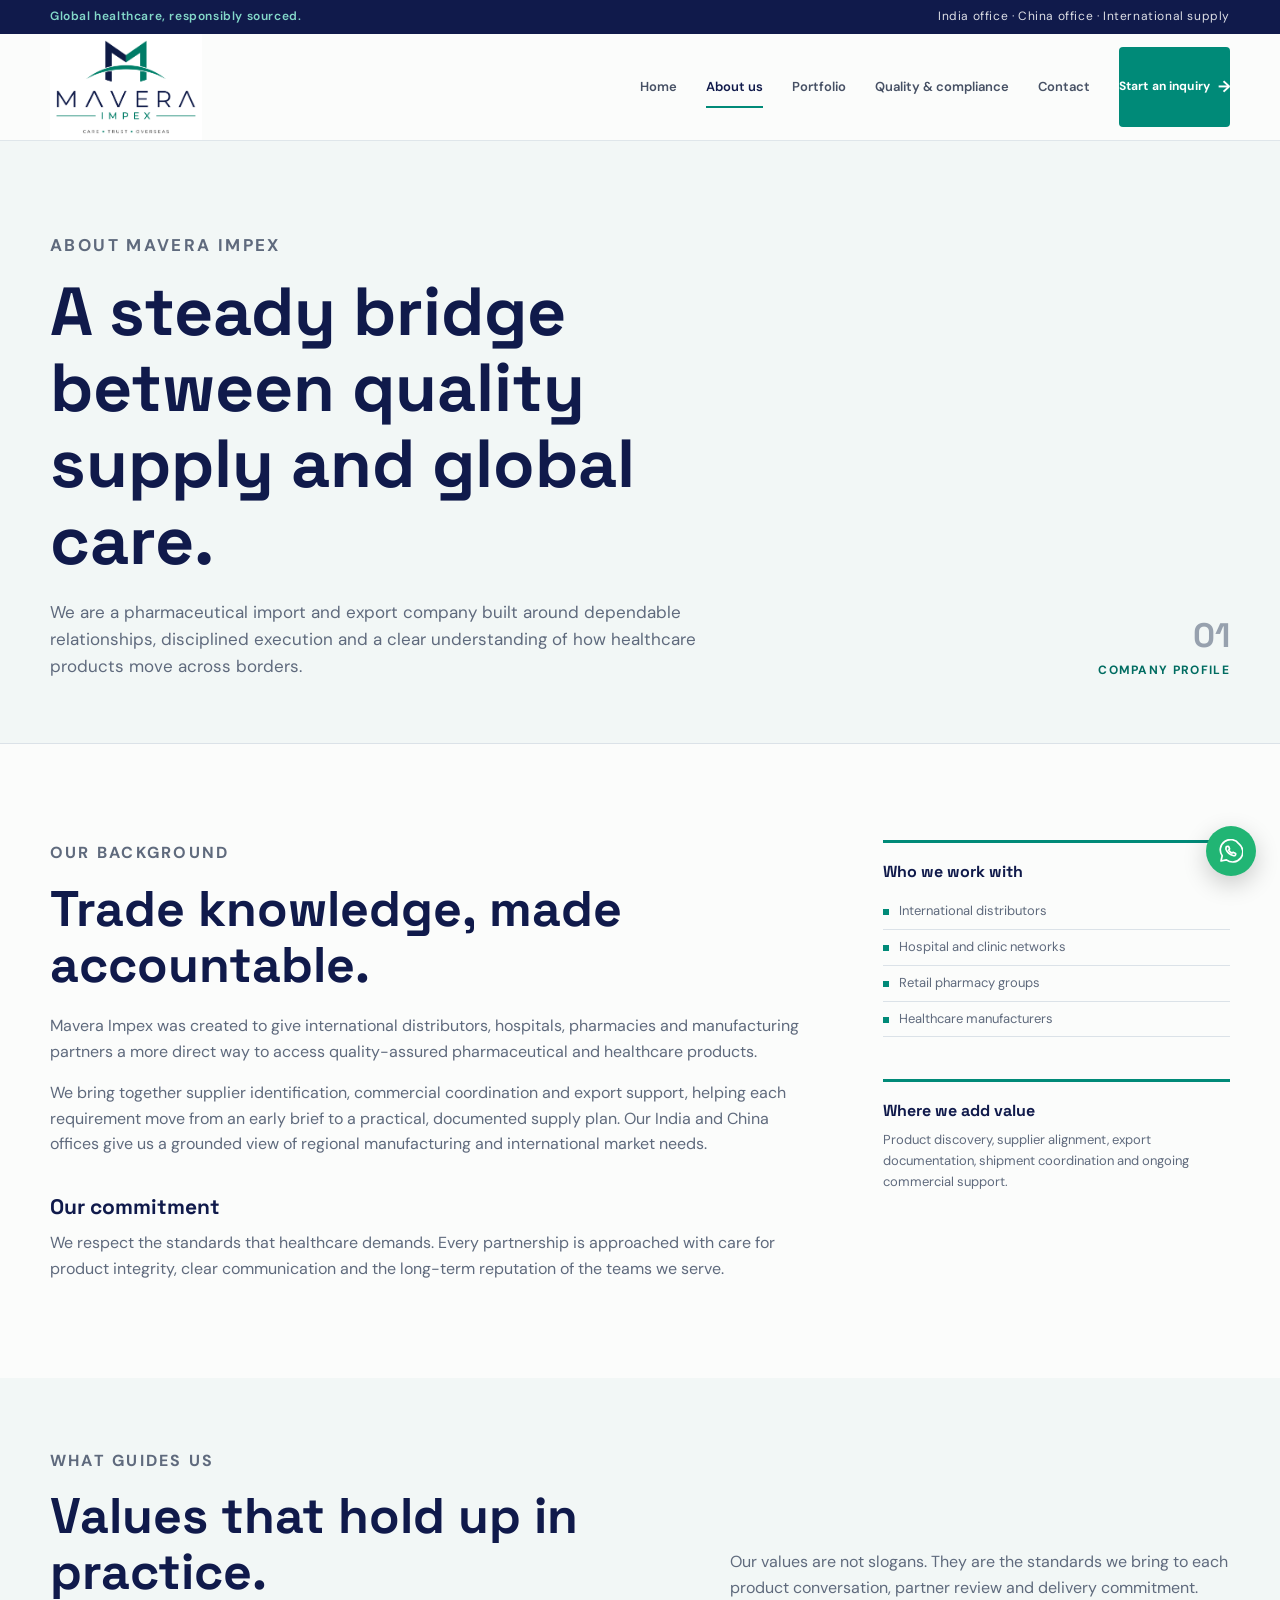
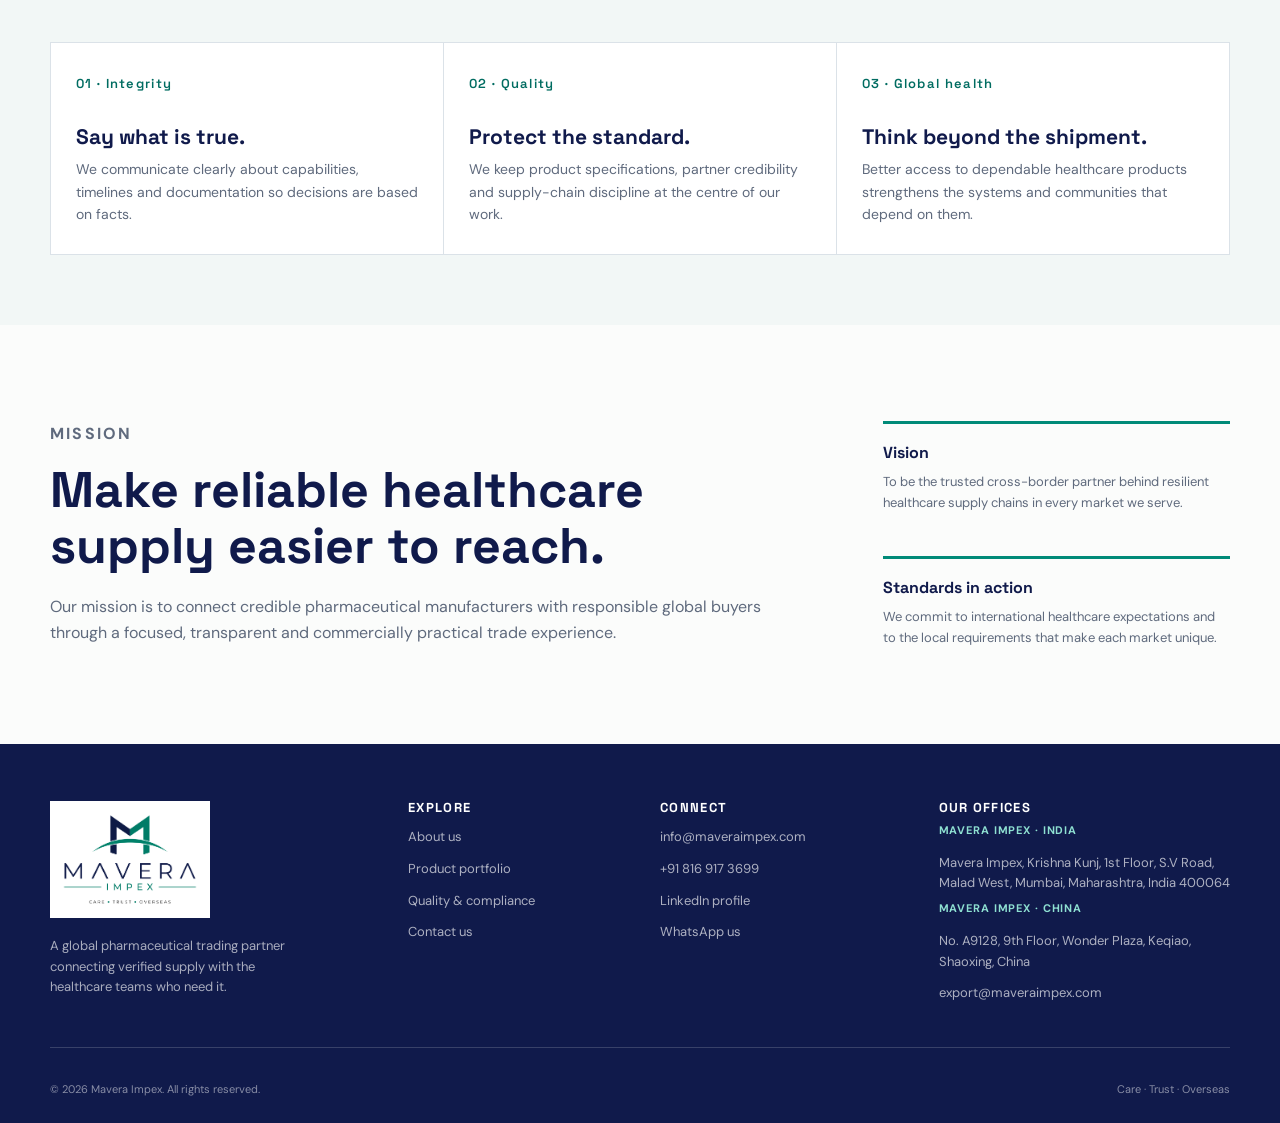
==== about.html @ 9a095556 "first commit" ====
<!doctype html>
<html lang="en">
<head>
  <meta charset="utf-8" /><meta name="viewport" content="width=device-width, initial-scale=1" />
  <title>About Mavera Impex | A trusted healthcare trade partner</title>
  <meta name="description" content="Learn how Mavera Impex connects quality manufacturers with international healthcare markets." />
  <link rel="stylesheet" href="styles.css" />
</head>
<body data-page="about">
  <div data-site-header></div>
  <main>
    <section class="page-hero"><div class="container page-hero-grid"><div class="reveal"><p class="eyebrow">About Mavera Impex</p><h1>A steady bridge between quality supply and global care.</h1><p>We are a pharmaceutical import and export company built around dependable relationships, disciplined execution and a clear understanding of how healthcare products move across borders.</p></div><div class="page-index reveal"><span>01</span>Company profile</div></div></section>
    <section class="section"><div class="container content-grid"><div class="content-copy reveal"><p class="eyebrow">Our background</p><h2>Trade knowledge, made accountable.</h2><p>Mavera Impex was created to give international distributors, hospitals, pharmacies and manufacturing partners a more direct way to access quality-assured pharmaceutical and healthcare products.</p><p>We bring together supplier identification, commercial coordination and export support, helping each requirement move from an early brief to a practical, documented supply plan. Our India and China offices give us a grounded view of regional manufacturing and international market needs.</p><h3>Our commitment</h3><p>We respect the standards that healthcare demands. Every partnership is approached with care for product integrity, clear communication and the long-term reputation of the teams we serve.</p></div><aside class="reveal"><div class="side-note"><h3>Who we work with</h3><ul><li>International distributors</li><li>Hospital and clinic networks</li><li>Retail pharmacy groups</li><li>Healthcare manufacturers</li></ul></div><div class="side-note"><h3>Where we add value</h3><p>Product discovery, supplier alignment, export documentation, shipment coordination and ongoing commercial support.</p></div></aside></div></section>
    <section class="section section-tight" style="background:#f2f7f6"><div class="container"><div class="section-head reveal"><div><p class="eyebrow">What guides us</p><h2>Values that hold up in practice.</h2></div><p>Our values are not slogans. They are the standards we bring to each product conversation, partner review and delivery commitment.</p></div><div class="values-grid"><div class="value-card reveal"><span class="number">01 · Integrity</span><h3>Say what is true.</h3><p>We communicate clearly about capabilities, timelines and documentation so decisions are based on facts.</p></div><div class="value-card reveal"><span class="number">02 · Quality</span><h3>Protect the standard.</h3><p>We keep product specifications, partner credibility and supply-chain discipline at the centre of our work.</p></div><div class="value-card reveal"><span class="number">03 · Global health</span><h3>Think beyond the shipment.</h3><p>Better access to dependable healthcare products strengthens the systems and communities that depend on them.</p></div></div></div></section>
    <section class="section"><div class="container content-grid"><div class="content-copy reveal"><p class="eyebrow">Mission</p><h2>Make reliable healthcare supply easier to reach.</h2><p>Our mission is to connect credible pharmaceutical manufacturers with responsible global buyers through a focused, transparent and commercially practical trade experience.</p></div><aside class="reveal"><div class="side-note"><h3>Vision</h3><p>To be the trusted cross-border partner behind resilient healthcare supply chains in every market we serve.</p></div><div class="side-note"><h3>Standards in action</h3><p>We commit to international healthcare expectations and to the local requirements that make each market unique.</p></div></aside></div></section>
  </main>
  <div data-site-footer></div><script src="app.js" defer></script>
</body></html>
---- styles.css ----
@import url('https://fonts.googleapis.com/css2?family=DM+Sans:wght@400;500;600;700&family=Space+Grotesk:wght@500;600;700&display=swap');

:root {
  --navy: #101a4b;
  --navy-2: #1a2a64;
  --teal: #008a78;
  --teal-dark: #006c61;
  --ink: #172033;
  --muted: #5f6a7d;
  --line: #dbe2e8;
  --mist: #f4f7f8;
  --white: #ffffff;
  --cream: #fbfcfb;
  --shadow: 0 20px 50px rgba(16, 26, 75, .10);
  --radius: 4px;
  --max: 1180px;
}

* { box-sizing: border-box; }

html { scroll-behavior: smooth; }

body {
  margin: 0;
  font-family: 'DM Sans', Arial, sans-serif;
  color: var(--ink);
  background: var(--cream);
  line-height: 1.6;
  -webkit-font-smoothing: antialiased;
}

img { max-width: 100%; display: block; }
a { color: inherit; text-decoration: none; }
button, input, textarea, select { font: inherit; }
button { cursor: pointer; }

.container { width: min(var(--max), calc(100% - 48px)); margin-inline: auto; }

.topline {
  background: var(--navy);
  color: rgba(255,255,255,.86);
  font-size: 12px;
  letter-spacing: .05em;
}

.topline-inner {
  min-height: 34px;
  display: flex;
  align-items: center;
  justify-content: space-between;
  gap: 20px;
}

.topline a { color: #fff; }
.topline strong { color: #83d8c9; font-weight: 600; }

.site-header {
  position: sticky;
  top: 0;
  z-index: 20;
  background: rgba(251,252,251,.95);
  border-bottom: 1px solid rgba(219,226,232,.86);
  backdrop-filter: blur(10px);
}

.nav-wrap {
  min-height: 84px;
  display: flex;
  align-items: center;
  justify-content: space-between;
  gap: 24px;
}

.brand { display: flex; align-items: center; gap: 12px; min-width: 210px; }
.brand img { width: 152px; height: auto; }
.brand-wordmark { display: none; }

.main-nav { display: flex; align-items: center; gap: 29px; font-size: 13px; font-weight: 600; color: #465064; }
.main-nav a { position: relative; padding: 30px 0; transition: color .2s ease; }
.main-nav a:hover, .main-nav a[aria-current='page'] { color: var(--navy); }
.main-nav a[aria-current='page']::after { content: ''; position: absolute; left: 0; right: 0; bottom: 19px; height: 2px; background: var(--teal); }

.nav-cta { display: inline-flex; align-items: center; gap: 8px; padding: 11px 15px; color: #fff; background: var(--teal); border-radius: var(--radius); font-size: 12px; font-weight: 700; letter-spacing: .01em; transition: background .2s ease, transform .2s ease; }
.nav-cta:hover { background: var(--teal-dark); transform: translateY(-1px); }
.nav-cta::after { content: '→'; font-size: 16px; line-height: 1; }

.menu-toggle { display: none; border: 0; background: transparent; padding: 8px; color: var(--navy); }
.menu-toggle svg { width: 22px; height: 22px; }

.eyebrow { margin: 0 0 15px; color: var(--teal-dark); text-transform: uppercase; letter-spacing: .14em; font-size: 11px; font-weight: 700; }
h1, h2, h3, h4 { font-family: 'Space Grotesk', Arial, sans-serif; color: var(--navy); letter-spacing: 0; line-height: 1.12; margin: 0; }
h1 { font-size: clamp(44px, 6vw, 76px); max-width: 730px; }
h2 { font-size: clamp(32px, 4vw, 50px); }
h3 { font-size: 21px; }
p { margin: 0; }

.hero {
  padding: 78px 0 70px;
  overflow: hidden;
  border-bottom: 1px solid var(--line);
}

.hero-grid { display: grid; grid-template-columns: minmax(0, 1.08fr) minmax(340px, .92fr); gap: 60px; align-items: center; }
.hero-copy > p:not(.eyebrow) { max-width: 605px; margin-top: 25px; color: var(--muted); font-size: 18px; }
.hero-actions { display: flex; flex-wrap: wrap; align-items: center; gap: 14px; margin-top: 33px; }
.btn { display: inline-flex; align-items: center; justify-content: center; gap: 10px; min-height: 48px; padding: 0 20px; border-radius: var(--radius); border: 1px solid transparent; font-size: 13px; font-weight: 700; transition: all .2s ease; }
.btn-primary { background: var(--teal); color: #fff; }
.btn-primary:hover { background: var(--teal-dark); transform: translateY(-1px); }
.btn-ghost { border-color: var(--line); color: var(--navy); background: var(--white); }
.btn-ghost:hover { border-color: var(--navy); background: #f6f8fa; }
.btn-arrow::after { content: '↗'; font-size: 16px; }
.btn-whatsapp { border-color: #b5ddd4; color: #006c61; background: #f1fbf8; }
.btn-whatsapp:hover { background: #e4f6f1; }

.hero-visual { position: relative; min-height: 390px; display: grid; align-items: center; }
.hero-visual::before { content: ''; position: absolute; inset: 18px 0 16px 15px; border: 1px solid var(--line); background: var(--white); }
.hero-visual::after { content: ''; position: absolute; right: -40px; top: 16%; width: 120px; height: 120px; border-top: 1px solid var(--teal); border-right: 1px solid var(--teal); opacity: .45; }
.hero-panel { position: relative; z-index: 1; margin-left: 42px; padding: 32px 30px; width: min(100%, 440px); background: var(--navy); color: #fff; box-shadow: var(--shadow); }
.hero-panel img { width: 170px; background: #fff; padding: 10px; margin-bottom: 28px; }
.hero-panel h2 { color: #fff; font-size: 31px; max-width: 300px; }
.hero-panel p { margin-top: 15px; color: rgba(255,255,255,.74); font-size: 14px; }
.hero-meta { display: grid; grid-template-columns: repeat(3, 1fr); gap: 16px; margin-top: 28px; padding-top: 21px; border-top: 1px solid rgba(255,255,255,.2); }
.hero-meta strong { display: block; color: #8ee0d1; font-size: 20px; font-family: 'Space Grotesk', sans-serif; }
.hero-meta span { display: block; margin-top: 3px; color: rgba(255,255,255,.66); font-size: 10px; line-height: 1.35; text-transform: uppercase; letter-spacing: .06em; }

.stat-strip { background: var(--white); border-bottom: 1px solid var(--line); }
.stat-grid { display: grid; grid-template-columns: repeat(4, 1fr); }
.stat { padding: 23px 23px 21px; border-right: 1px solid var(--line); }
.stat:first-child { border-left: 1px solid var(--line); }
.stat strong { color: var(--navy); font: 700 26px/1 'Space Grotesk', sans-serif; }
.stat span { display: block; margin-top: 7px; color: var(--muted); font-size: 12px; }

.section { padding: 96px 0; }
.section-tight { padding: 70px 0; }
.section-head { display: flex; align-items: end; justify-content: space-between; gap: 30px; margin-bottom: 40px; }
.section-head p { max-width: 500px; color: var(--muted); font-size: 16px; }

.intro-grid { display: grid; grid-template-columns: minmax(0, .9fr) minmax(0, 1.1fr); gap: 70px; align-items: start; }
.intro-grid p { max-width: 620px; color: var(--muted); font-size: 17px; }
.intro-grid p + p { margin-top: 17px; }
.rule-note { border-left: 3px solid var(--teal); padding: 14px 0 14px 19px; color: var(--navy); font-family: 'Space Grotesk', sans-serif; font-size: 18px; }

.category-grid { display: grid; grid-template-columns: repeat(4, 1fr); border-top: 1px solid var(--line); border-left: 1px solid var(--line); }
.category-card { min-height: 250px; padding: 26px 24px; position: relative; display: flex; flex-direction: column; border-right: 1px solid var(--line); border-bottom: 1px solid var(--line); background: var(--white); transition: background .2s ease, transform .2s ease; }
.category-card:hover { background: #f4fbf9; transform: translateY(-3px); }
.category-icon { width: 40px; height: 40px; display: grid; place-items: center; border: 1px solid #acd8d0; color: var(--teal); margin-bottom: 36px; }
.category-icon svg { width: 21px; height: 21px; }
.category-card h3 { font-size: 20px; }
.category-card p { margin-top: 10px; color: var(--muted); font-size: 13px; line-height: 1.5; }
.card-arrow { margin-top: auto; padding-top: 20px; color: var(--teal-dark); font-size: 12px; font-weight: 700; text-transform: uppercase; letter-spacing: .08em; }

.dark-band { background: var(--navy); color: #fff; }
.dark-band h2, .dark-band h3 { color: #fff; }
.dark-band .eyebrow { color: #7dd9c9; }
.dark-band p { color: rgba(255,255,255,.73); }
.dark-band .btn-ghost { background: transparent; border-color: rgba(255,255,255,.35); color: #fff; }
.dark-band .btn-ghost:hover { border-color: #fff; background: rgba(255,255,255,.08); }

.why-grid { display: grid; grid-template-columns: 1fr 1fr; gap: 0; margin-top: 47px; border-top: 1px solid rgba(255,255,255,.18); }
.why-item { padding: 29px 30px 28px 0; border-bottom: 1px solid rgba(255,255,255,.18); }
.why-item:nth-child(odd) { margin-right: 30px; border-right: 1px solid rgba(255,255,255,.18); padding-right: 40px; }
.why-item:nth-child(even) { padding-left: 10px; }
.why-item h3 { font-size: 19px; }
.why-item p { margin-top: 9px; max-width: 390px; font-size: 14px; }
.number { color: #7dd9c9; font: 600 13px/1 'Space Grotesk', sans-serif; letter-spacing: .1em; }

.cta-band { padding: 76px 0; background: #e9f4f1; border-top: 1px solid #cfe6e0; border-bottom: 1px solid #cfe6e0; }
.cta-band-inner { display: flex; align-items: center; justify-content: space-between; gap: 30px; }
.cta-band h2 { font-size: clamp(30px, 4vw, 46px); max-width: 650px; }
.cta-band p { margin-top: 12px; color: var(--muted); }

.page-hero { padding: 71px 0 63px; border-bottom: 1px solid var(--line); background: #f2f7f6; }
.page-hero-grid { display: grid; grid-template-columns: minmax(0, 1fr) minmax(280px, .55fr); gap: 50px; align-items: end; }
.page-hero h1 { font-size: clamp(43px, 6vw, 68px); max-width: 800px; }
.page-hero p { margin-top: 20px; max-width: 660px; color: var(--muted); font-size: 17px; }
.page-index { justify-self: end; color: var(--teal-dark); text-align: right; font-size: 12px; font-weight: 700; letter-spacing: .11em; text-transform: uppercase; }
.page-index span { display: block; color: #97a1ae; font-size: 34px; font-family: 'Space Grotesk', sans-serif; letter-spacing: 0; line-height: 1; margin-bottom: 8px; }

.content-grid { display: grid; grid-template-columns: minmax(0, 1fr) minmax(280px, .46fr); gap: 78px; }
.content-copy h2 { margin-bottom: 20px; }
.content-copy h3 { margin-top: 38px; margin-bottom: 12px; }
.content-copy p { color: var(--muted); font-size: 16px; }
.content-copy p + p { margin-top: 16px; }
.side-note { border-top: 3px solid var(--teal); padding-top: 20px; }
.side-note + .side-note { margin-top: 42px; }
.side-note h3 { font-size: 16px; }
.side-note p { margin-top: 10px; color: var(--muted); font-size: 13px; }
.side-note ul { margin: 13px 0 0; padding: 0; list-style: none; color: var(--muted); font-size: 13px; }
.side-note li { padding: 7px 0 7px 16px; border-bottom: 1px solid var(--line); position: relative; }
.side-note li::before { content: ''; position: absolute; left: 0; top: 15px; width: 6px; height: 6px; background: var(--teal); }

.values-grid { display: grid; grid-template-columns: repeat(3, 1fr); border-top: 1px solid var(--line); border-left: 1px solid var(--line); margin-top: 42px; }
.value-card { background: var(--white); padding: 27px 25px 29px; border-right: 1px solid var(--line); border-bottom: 1px solid var(--line); }
.value-card .number { color: var(--teal-dark); }
.value-card h3 { margin-top: 29px; }
.value-card p { margin-top: 10px; color: var(--muted); font-size: 14px; }

.portfolio-grid { display: grid; grid-template-columns: 1fr 1fr; gap: 17px; }
.portfolio-card { min-height: 245px; padding: 30px; background: var(--white); border: 1px solid var(--line); position: relative; }
.portfolio-card:nth-child(2) { background: #eef7f4; }
.portfolio-card:nth-child(3) { background: #f3f5fb; }
.portfolio-card:nth-child(4) { background: #fff; }
.portfolio-card h3 { max-width: 280px; }
.portfolio-card p { margin-top: 14px; color: var(--muted); font-size: 14px; max-width: 420px; }
.portfolio-list { margin: 21px 0 0; padding: 0; display: flex; flex-wrap: wrap; gap: 8px; list-style: none; }
.portfolio-list li { padding: 7px 10px; border: 1px solid #cbd8dd; color: var(--navy); font-size: 11px; font-weight: 600; }
.portfolio-mark { position: absolute; right: 25px; bottom: 23px; color: var(--teal); font: 700 32px/1 'Space Grotesk', sans-serif; }

.directory { margin-top: 65px; padding-top: 55px; border-top: 1px solid var(--line); }
.directory-head { display: flex; align-items: end; justify-content: space-between; gap: 30px; margin-bottom: 20px; }
.directory-head p { color: var(--muted); font-size: 14px; }
.search-box { width: min(370px, 100%); position: relative; }
.search-box input { width: 100%; height: 44px; padding: 0 14px 0 41px; border: 1px solid var(--line); background: var(--white); color: var(--ink); outline: 0; }
.search-box svg { position: absolute; left: 14px; top: 13px; width: 18px; color: var(--muted); }
.product-table-wrap { overflow-x: auto; border: 1px solid var(--line); background: var(--white); }
.product-table { width: 100%; border-collapse: collapse; min-width: 650px; }
.product-table th, .product-table td { padding: 15px 17px; border-bottom: 1px solid var(--line); text-align: left; font-size: 13px; }
.product-table th { color: var(--navy); background: #f7f9fa; font-size: 11px; text-transform: uppercase; letter-spacing: .08em; }
.product-table td { color: var(--muted); }
.product-table tr:last-child td { border-bottom: 0; }
.product-table .availability { color: var(--teal-dark); font-weight: 700; }
.empty-state { display: none; padding: 30px; text-align: center; color: var(--muted); font-size: 14px; }

.quote-layout { display: grid; grid-template-columns: minmax(0, .8fr) minmax(0, 1.2fr); gap: 55px; align-items: start; }
.quote-copy h2 { font-size: 39px; }
.quote-copy p { margin-top: 17px; color: var(--muted); font-size: 15px; }
.quote-form, .contact-form { padding: 30px; border: 1px solid var(--line); background: var(--white); }
.form-grid { display: grid; grid-template-columns: 1fr 1fr; gap: 17px; }
.field { display: flex; flex-direction: column; gap: 7px; }
.field.full { grid-column: 1 / -1; }
.field label { color: var(--navy); font-size: 12px; font-weight: 700; }
.field input, .field textarea, .field select { width: 100%; border: 1px solid var(--line); background: #fbfcfd; color: var(--ink); padding: 12px 13px; border-radius: 2px; outline: 0; transition: border .2s ease, box-shadow .2s ease; }
.field input, .field select { height: 45px; }
.field textarea { min-height: 120px; resize: vertical; }
.field input:focus, .field textarea:focus, .field select:focus { border-color: var(--teal); box-shadow: 0 0 0 3px rgba(0,138,120,.1); }
.form-note { margin-top: 12px; color: var(--muted); font-size: 11px; }
.form-status { display: none; margin-top: 12px; color: var(--teal-dark); font-size: 13px; }
.form-status.show { display: block; }

.standards-grid { display: grid; grid-template-columns: repeat(3,1fr); gap: 15px; margin-top: 43px; }
.standard { min-height: 190px; padding: 26px; background: var(--white); border: 1px solid var(--line); }
.standard .seal { width: 42px; height: 42px; display: grid; place-items: center; border: 1px solid #a5d7cf; color: var(--teal); font: 700 13px 'Space Grotesk', sans-serif; }
.standard h3 { margin-top: 27px; font-size: 19px; }
.standard p { margin-top: 10px; color: var(--muted); font-size: 13px; }
.supply-chain { display: grid; grid-template-columns: repeat(4, 1fr); margin-top: 42px; border-top: 1px solid var(--line); border-left: 1px solid var(--line); }
.chain-step { padding: 24px 22px 25px; border-right: 1px solid var(--line); border-bottom: 1px solid var(--line); background: #fff; }
.chain-step .number { color: var(--teal-dark); }
.chain-step h3 { margin-top: 25px; font-size: 18px; }
.chain-step p { margin-top: 9px; color: var(--muted); font-size: 13px; }
.temperature { margin-top: 50px; padding: 31px; display: grid; grid-template-columns: auto 1fr; gap: 25px; align-items: center; border: 1px solid #b9ded7; background: #eaf7f4; }
.temperature svg { width: 44px; height: 44px; color: var(--teal-dark); }
.temperature h3 { font-size: 21px; }
.temperature p { margin-top: 7px; color: var(--muted); font-size: 14px; }

.contact-grid { display: grid; grid-template-columns: minmax(0, .78fr) minmax(0, 1.22fr); gap: 65px; align-items: start; }
.contact-intro h2 { font-size: 42px; }
.contact-intro > p { margin-top: 16px; color: var(--muted); font-size: 16px; }
.contact-list { margin-top: 37px; border-top: 1px solid var(--line); }
.contact-item { padding: 20px 0; display: grid; grid-template-columns: 30px 1fr; gap: 13px; border-bottom: 1px solid var(--line); }
.contact-item svg { width: 19px; margin-top: 2px; color: var(--teal-dark); }
.contact-item strong { display: block; color: var(--navy); font: 600 13px 'Space Grotesk', sans-serif; }
.contact-item span, .contact-item a { display: block; margin-top: 4px; color: var(--muted); font-size: 13px; }
.office-block { margin-top: 25px; padding-top: 21px; border-top: 2px solid var(--navy); }
.office-block h3 { font-size: 18px; }
.office-block p { margin-top: 8px; color: var(--muted); font-size: 13px; }
.office-block a { color: var(--teal-dark); font-weight: 700; }
.map-placeholder { min-height: 125px; margin-top: 24px; padding: 22px; display: flex; align-items: end; background-color: #eef3f4; background-image: linear-gradient(#d9e4e4 1px, transparent 1px), linear-gradient(90deg, #d9e4e4 1px, transparent 1px); background-size: 25px 25px; border: 1px solid var(--line); }
.map-placeholder span { padding: 7px 11px; background: var(--navy); color: #fff; font-size: 11px; font-weight: 700; }

.site-footer { background: var(--navy); color: rgba(255,255,255,.75); padding: 57px 0 24px; }
.footer-grid { display: grid; grid-template-columns: 1.2fr .8fr .9fr 1.1fr; gap: 40px; }
.footer-brand img { width: 160px; padding: 8px; background: #fff; }
.footer-brand p { margin-top: 18px; max-width: 255px; color: rgba(255,255,255,.64); font-size: 13px; }
.footer-col h3 { color: #fff; font-size: 13px; text-transform: uppercase; letter-spacing: .1em; }
.footer-col a, .footer-col p { display: block; margin-top: 11px; color: rgba(255,255,255,.66); font-size: 13px; }
.footer-col a:hover { color: #8ee0d1; }
.footer-col .office-label { margin-top: 15px; color: #8ee0d1; font-size: 11px; font-weight: 700; letter-spacing: .08em; text-transform: uppercase; }
.footer-bottom { display: flex; justify-content: space-between; gap: 20px; padding-top: 33px; margin-top: 43px; border-top: 1px solid rgba(255,255,255,.17); font-size: 11px; color: rgba(255,255,255,.5); }

.whatsapp-fab { position: fixed; right: 24px; bottom: 24px; z-index: 30; width: 50px; height: 50px; display: grid; place-items: center; border-radius: 50%; background: #21b574; color: #fff; box-shadow: 0 8px 25px rgba(0,0,0,.2); transition: transform .2s ease, background .2s ease; }
.whatsapp-fab:hover { transform: translateY(-3px); background: #179d63; }
.whatsapp-fab svg { width: 24px; height: 24px; }

.reveal { opacity: 1; transform: none; }

@media (max-width: 960px) {
  .main-nav { gap: 19px; }
  .hero-grid, .content-grid, .contact-grid { gap: 42px; }
  .category-grid { grid-template-columns: repeat(2, 1fr); }
  .footer-grid { grid-template-columns: repeat(2, 1fr); }
}

@media (max-width: 720px) {
  .container { width: min(var(--max), calc(100% - 32px)); }
  .topline-inner { min-height: 30px; font-size: 10px; }
  .topline-inner span:last-child { display: none; }
  .nav-wrap { min-height: 70px; }
  .brand img { width: 126px; }
  .menu-toggle { display: block; }
  .main-nav { position: absolute; top: 70px; left: 0; right: 0; padding: 8px 16px 18px; display: none; flex-direction: column; align-items: stretch; gap: 0; background: var(--cream); border-bottom: 1px solid var(--line); box-shadow: 0 12px 25px rgba(16,26,75,.08); }
  .main-nav.open { display: flex; }
  .main-nav a { padding: 13px 0; border-bottom: 1px solid #e8edf0; }
  .main-nav a:last-child { border-bottom: 0; }
  .main-nav a[aria-current='page']::after { display: none; }
  .nav-cta { margin-top: 10px; width: max-content; }
  .hero { padding: 51px 0 49px; }
  .hero-grid, .page-hero-grid, .intro-grid, .content-grid, .quote-layout, .contact-grid { grid-template-columns: 1fr; gap: 37px; }
  h1 { font-size: clamp(40px, 13vw, 60px); }
  .hero-copy > p:not(.eyebrow) { font-size: 16px; }
  .hero-visual { min-height: 315px; }
  .hero-panel { margin-left: 22px; padding: 25px 22px; }
  .hero-panel h2 { font-size: 26px; }
  .hero-panel img { width: 145px; margin-bottom: 20px; }
  .stat-grid { grid-template-columns: repeat(2,1fr); }
  .stat { padding: 18px 14px; }
  .stat:nth-child(2) { border-right: 0; }
  .stat:nth-child(3), .stat:nth-child(4) { border-top: 1px solid var(--line); }
  .stat strong { font-size: 22px; }
  .section { padding: 68px 0; }
  .section-head, .directory-head, .cta-band-inner { display: block; }
  .section-head p { margin-top: 15px; }
  .section-head { margin-bottom: 28px; }
  .category-grid, .values-grid, .standards-grid, .supply-chain, .portfolio-grid { grid-template-columns: 1fr; }
  .category-card { min-height: 200px; }
  .why-grid { grid-template-columns: 1fr; }
  .why-item, .why-item:nth-child(odd), .why-item:nth-child(even) { margin-right: 0; padding: 24px 0; border-right: 0; }
  .cta-band h2 { font-size: 34px; }
  .cta-band .hero-actions { margin-top: 23px; }
  .page-hero { padding: 51px 0 46px; }
  .page-index { justify-self: start; text-align: left; }
  .page-index span { font-size: 28px; }
  .quote-copy h2, .contact-intro h2 { font-size: 34px; }
  .quote-form, .contact-form { padding: 21px 17px; }
  .form-grid { grid-template-columns: 1fr; }
  .field.full { grid-column: auto; }
  .temperature { grid-template-columns: 1fr; gap: 13px; padding: 23px; }
  .footer-grid { grid-template-columns: 1fr; gap: 29px; }
  .footer-bottom { display: block; }
  .footer-bottom span + span { display: block; margin-top: 8px; }
  .whatsapp-fab { right: 16px; bottom: 16px; }
}
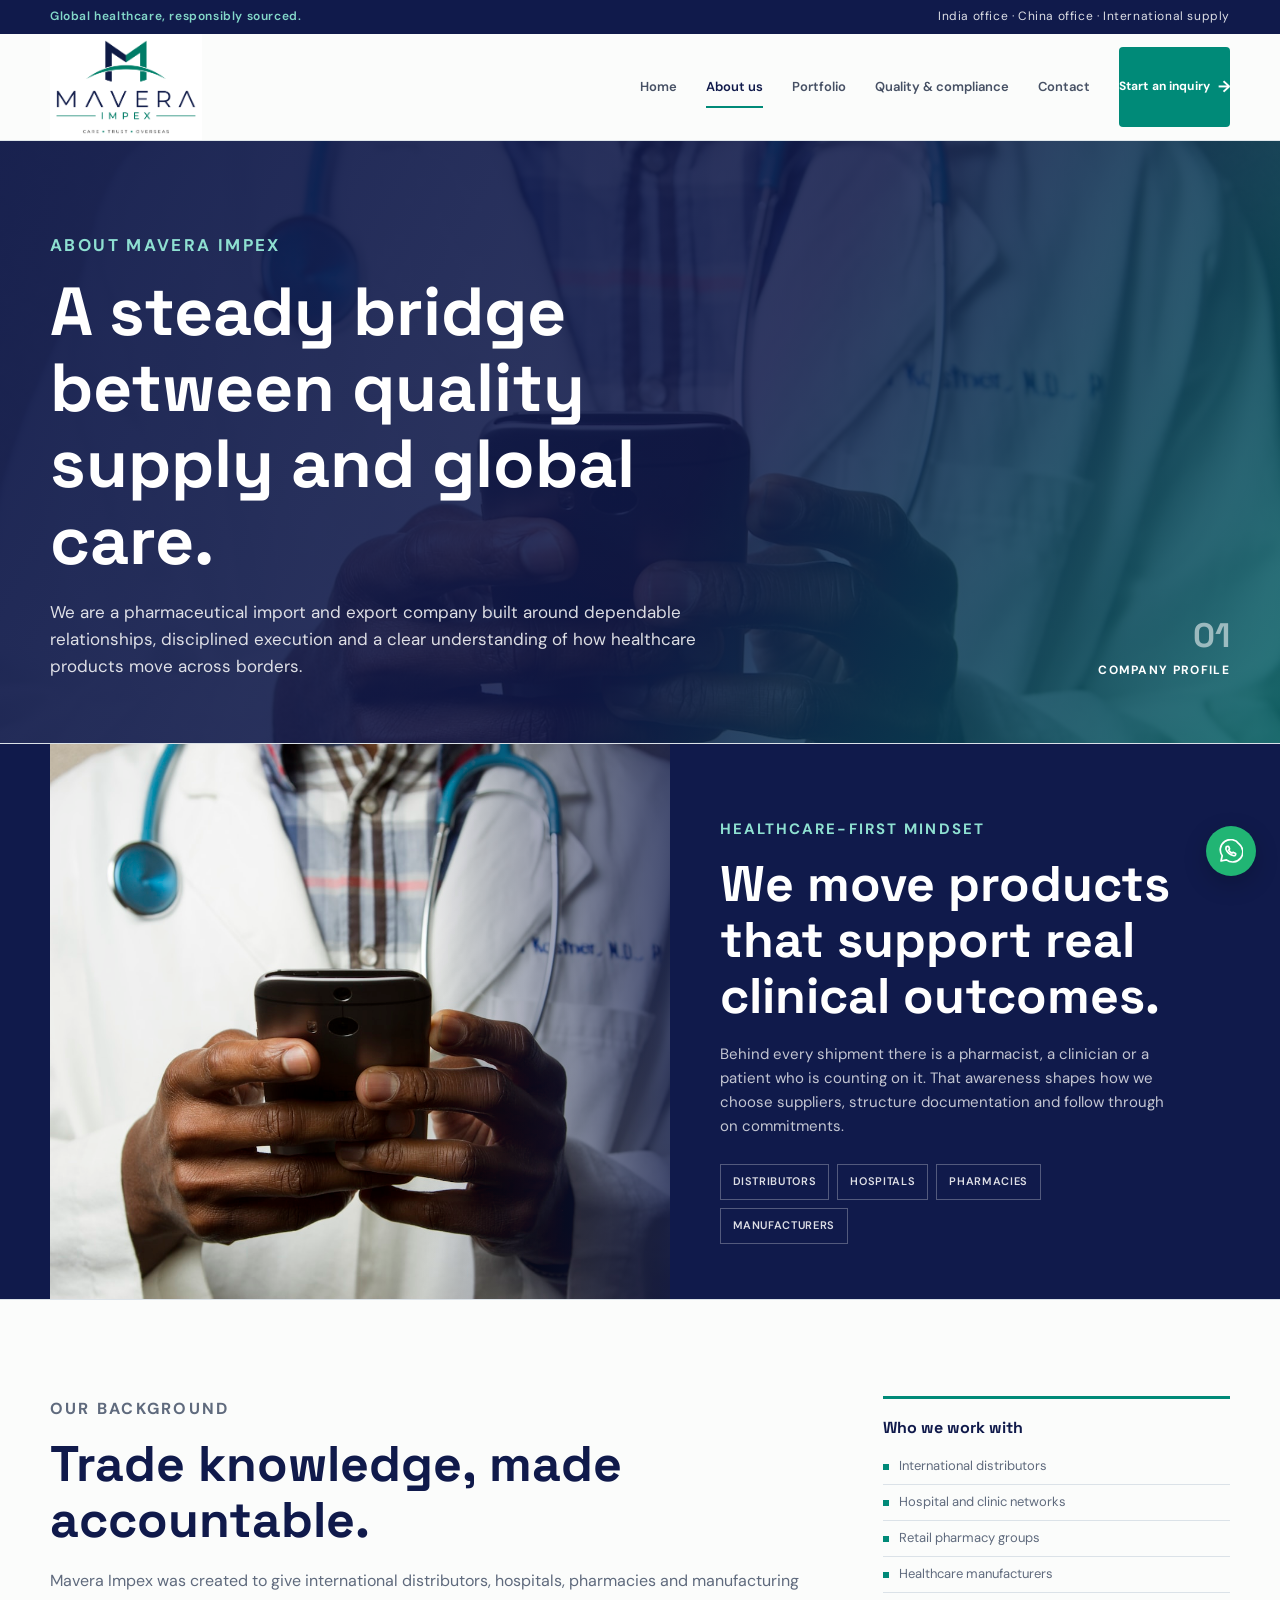
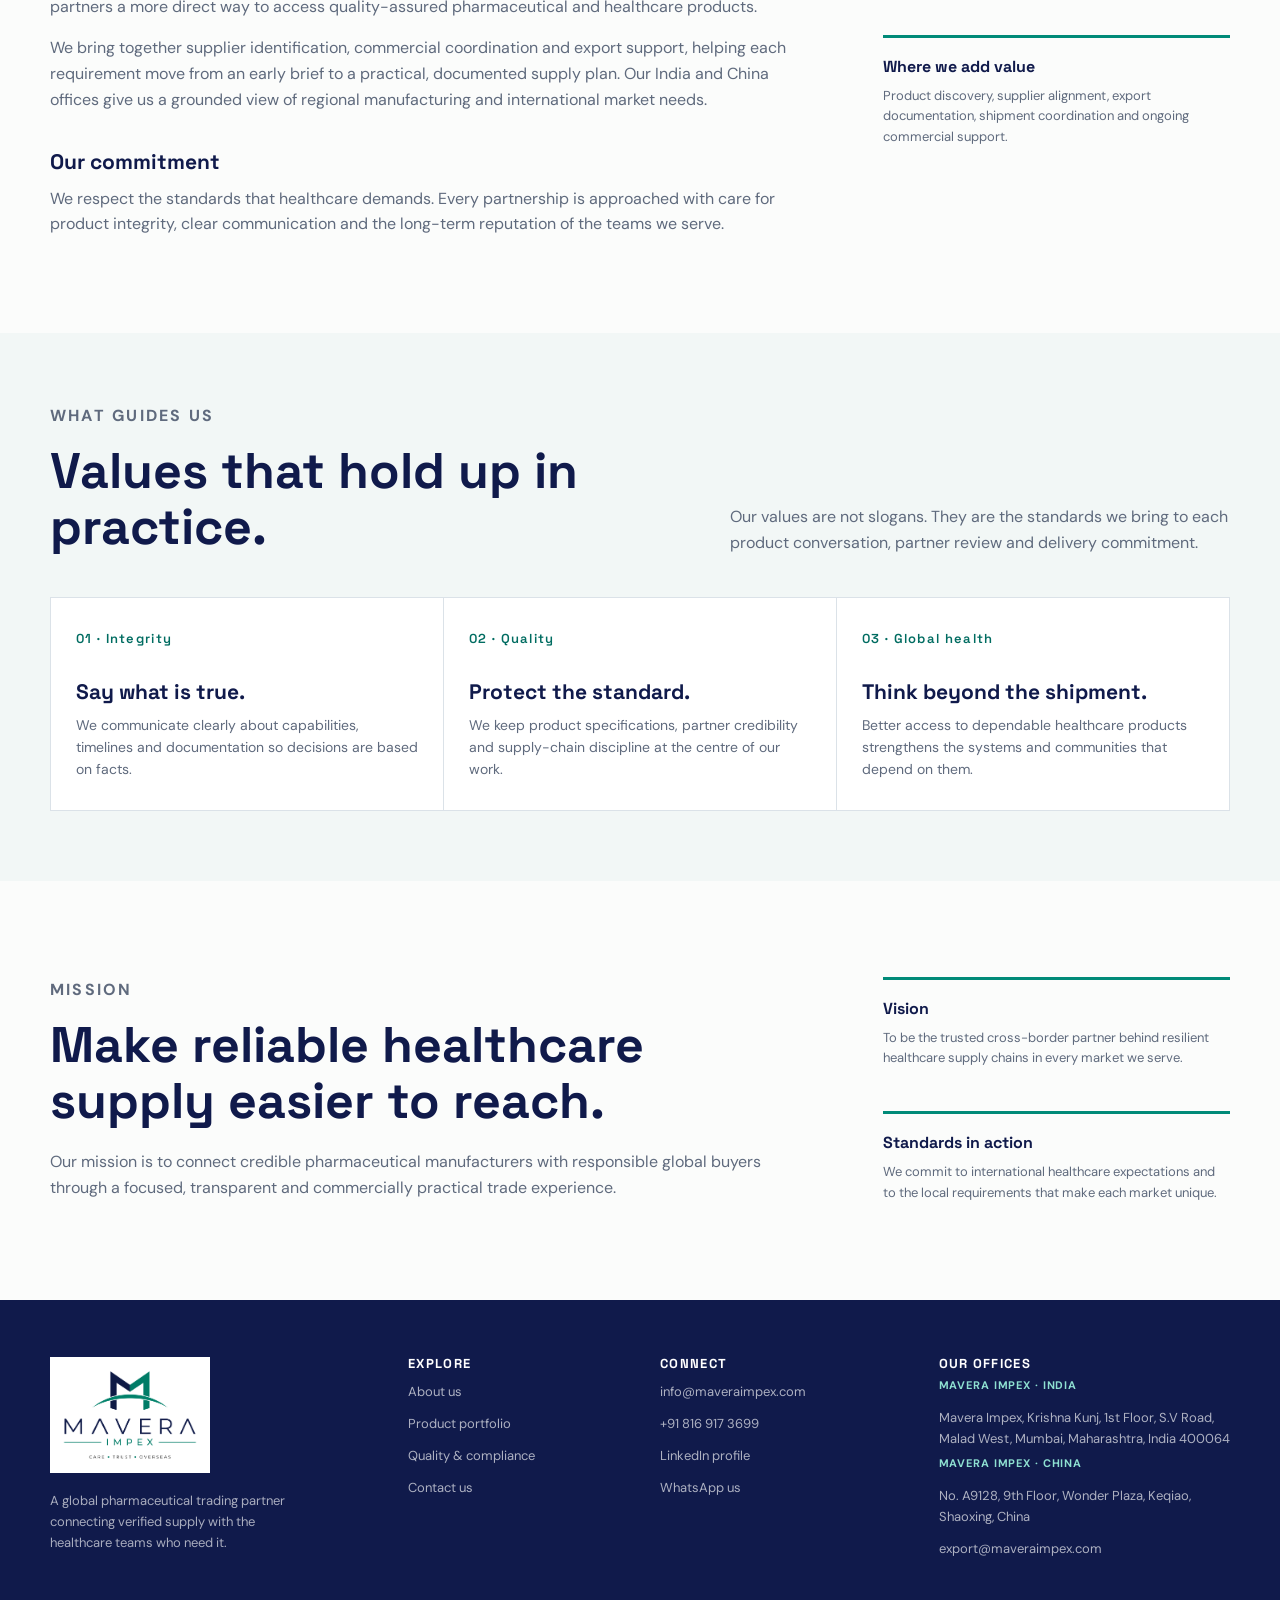
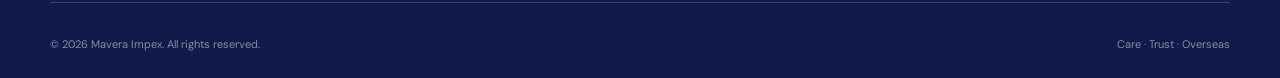
==== commit 72480b18: "Integrate photo assets into hero, products and about pages - Add hero-lab.jpg as backdrop behind the" ====
--- a/about.html
+++ b/about.html
@@ -9,7 +9,17 @@
 <body data-page="about">
   <div data-site-header></div>
   <main>
-    <section class="page-hero"><div class="container page-hero-grid"><div class="reveal"><p class="eyebrow">About Mavera Impex</p><h1>A steady bridge between quality supply and global care.</h1><p>We are a pharmaceutical import and export company built around dependable relationships, disciplined execution and a clear understanding of how healthcare products move across borders.</p></div><div class="page-index reveal"><span>01</span>Company profile</div></div></section>
+    <section class="page-hero page-hero-image page-hero-about"><div class="container page-hero-grid"><div class="reveal"><p class="eyebrow">About Mavera Impex</p><h1>A steady bridge between quality supply and global care.</h1><p>We are a pharmaceutical import and export company built around dependable relationships, disciplined execution and a clear understanding of how healthcare products move across borders.</p></div><div class="page-index reveal"><span>01</span>Company profile</div></div></section>
+
+    <section class="imagery-band"><div class="container imagery-inner reveal">
+      <div class="imagery-photo"><img src="assets/photos/lab-research.jpg" alt="Healthcare professional consulting a device, representing connected clinical decision-making" loading="lazy" /></div>
+      <div class="imagery-copy">
+        <p class="eyebrow">Healthcare-first mindset</p>
+        <h2>We move products that support real clinical outcomes.</h2>
+        <p>Behind every shipment there is a pharmacist, a clinician or a patient who is counting on it. That awareness shapes how we choose suppliers, structure documentation and follow through on commitments.</p>
+        <div class="imagery-tags"><span>Distributors</span><span>Hospitals</span><span>Pharmacies</span><span>Manufacturers</span></div>
+      </div>
+    </div></section>
     <section class="section"><div class="container content-grid"><div class="content-copy reveal"><p class="eyebrow">Our background</p><h2>Trade knowledge, made accountable.</h2><p>Mavera Impex was created to give international distributors, hospitals, pharmacies and manufacturing partners a more direct way to access quality-assured pharmaceutical and healthcare products.</p><p>We bring together supplier identification, commercial coordination and export support, helping each requirement move from an early brief to a practical, documented supply plan. Our India and China offices give us a grounded view of regional manufacturing and international market needs.</p><h3>Our commitment</h3><p>We respect the standards that healthcare demands. Every partnership is approached with care for product integrity, clear communication and the long-term reputation of the teams we serve.</p></div><aside class="reveal"><div class="side-note"><h3>Who we work with</h3><ul><li>International distributors</li><li>Hospital and clinic networks</li><li>Retail pharmacy groups</li><li>Healthcare manufacturers</li></ul></div><div class="side-note"><h3>Where we add value</h3><p>Product discovery, supplier alignment, export documentation, shipment coordination and ongoing commercial support.</p></div></aside></div></section>
     <section class="section section-tight" style="background:#f2f7f6"><div class="container"><div class="section-head reveal"><div><p class="eyebrow">What guides us</p><h2>Values that hold up in practice.</h2></div><p>Our values are not slogans. They are the standards we bring to each product conversation, partner review and delivery commitment.</p></div><div class="values-grid"><div class="value-card reveal"><span class="number">01 · Integrity</span><h3>Say what is true.</h3><p>We communicate clearly about capabilities, timelines and documentation so decisions are based on facts.</p></div><div class="value-card reveal"><span class="number">02 · Quality</span><h3>Protect the standard.</h3><p>We keep product specifications, partner credibility and supply-chain discipline at the centre of our work.</p></div><div class="value-card reveal"><span class="number">03 · Global health</span><h3>Think beyond the shipment.</h3><p>Better access to dependable healthcare products strengthens the systems and communities that depend on them.</p></div></div></div></section>
     <section class="section"><div class="container content-grid"><div class="content-copy reveal"><p class="eyebrow">Mission</p><h2>Make reliable healthcare supply easier to reach.</h2><p>Our mission is to connect credible pharmaceutical manufacturers with responsible global buyers through a focused, transparent and commercially practical trade experience.</p></div><aside class="reveal"><div class="side-note"><h3>Vision</h3><p>To be the trusted cross-border partner behind resilient healthcare supply chains in every market we serve.</p></div><div class="side-note"><h3>Standards in action</h3><p>We commit to international healthcare expectations and to the local requirements that make each market unique.</p></div></aside></div></section>
--- a/styles.css
+++ b/styles.css
@@ -112,16 +112,28 @@
 .btn-whatsapp { border-color: #b5ddd4; color: #006c61; background: #f1fbf8; }
 .btn-whatsapp:hover { background: #e4f6f1; }
 
-.hero-visual { position: relative; min-height: 390px; display: grid; align-items: center; }
-.hero-visual::before { content: ''; position: absolute; inset: 18px 0 16px 15px; border: 1px solid var(--line); background: var(--white); }
-.hero-visual::after { content: ''; position: absolute; right: -40px; top: 16%; width: 120px; height: 120px; border-top: 1px solid var(--teal); border-right: 1px solid var(--teal); opacity: .45; }
-.hero-panel { position: relative; z-index: 1; margin-left: 42px; padding: 32px 30px; width: min(100%, 440px); background: var(--navy); color: #fff; box-shadow: var(--shadow); }
+.hero-visual { position: relative; min-height: 460px; display: grid; align-items: center; overflow: hidden; }
+.hero-visual::before { content: ''; position: absolute; inset: 18px 0 16px 15px; background-image: linear-gradient(135deg, rgba(16,26,75,.55) 0%, rgba(16,26,75,.15) 55%, rgba(0,138,120,.25) 100%), url('assets/photos/hero-lab.jpg'); background-size: cover; background-position: center; border: 1px solid var(--line); }
+.hero-visual::after { content: ''; position: absolute; right: -40px; top: 16%; width: 120px; height: 120px; border-top: 1px solid var(--teal); border-right: 1px solid var(--teal); opacity: .45; z-index: 2; }
+.hero-panel { position: relative; z-index: 1; margin-left: 42px; margin-top: 40px; margin-bottom: 40px; padding: 32px 30px; width: min(100%, 420px); background: var(--navy); color: #fff; box-shadow: var(--shadow); }
 .hero-panel img { width: 170px; background: #fff; padding: 10px; margin-bottom: 28px; }
 .hero-panel h2 { color: #fff; font-size: 31px; max-width: 300px; }
 .hero-panel p { margin-top: 15px; color: rgba(255,255,255,.74); font-size: 14px; }
 .hero-meta { display: grid; grid-template-columns: repeat(3, 1fr); gap: 16px; margin-top: 28px; padding-top: 21px; border-top: 1px solid rgba(255,255,255,.2); }
 .hero-meta strong { display: block; color: #8ee0d1; font-size: 20px; font-family: 'Space Grotesk', sans-serif; }
 .hero-meta span { display: block; margin-top: 3px; color: rgba(255,255,255,.66); font-size: 10px; line-height: 1.35; text-transform: uppercase; letter-spacing: .06em; }
+
+.imagery-band { position: relative; overflow: hidden; background: var(--navy); border-bottom: 1px solid var(--line); }
+.imagery-band .imagery-inner { position: relative; display: grid; grid-template-columns: minmax(0, 1.05fr) minmax(0, .95fr); gap: 0; min-height: 340px; align-items: stretch; }
+.imagery-band .imagery-photo { position: relative; overflow: hidden; }
+.imagery-band .imagery-photo img { width: 100%; height: 100%; object-fit: cover; display: block; }
+.imagery-band .imagery-photo::after { content: ''; position: absolute; inset: 0; background: linear-gradient(90deg, rgba(16,26,75,0) 60%, rgba(16,26,75,.75) 100%); pointer-events: none; }
+.imagery-band .imagery-copy { padding: 55px 55px 55px 50px; color: #fff; display: flex; flex-direction: column; justify-content: center; }
+.imagery-band .imagery-copy .eyebrow { color: #8ee0d1; }
+.imagery-band .imagery-copy h2 { color: #fff; max-width: 480px; }
+.imagery-band .imagery-copy p { margin-top: 18px; color: rgba(255,255,255,.75); max-width: 460px; font-size: 15px; }
+.imagery-band .imagery-tags { display: flex; flex-wrap: wrap; gap: 8px; margin-top: 26px; }
+.imagery-band .imagery-tags span { padding: 8px 12px; border: 1px solid rgba(255,255,255,.28); color: rgba(255,255,255,.86); font-size: 11px; font-weight: 600; letter-spacing: .06em; text-transform: uppercase; }
 
 .stat-strip { background: var(--white); border-bottom: 1px solid var(--line); }
 .stat-grid { display: grid; grid-template-columns: repeat(4, 1fr); }
@@ -169,7 +181,17 @@
 .cta-band h2 { font-size: clamp(30px, 4vw, 46px); max-width: 650px; }
 .cta-band p { margin-top: 12px; color: var(--muted); }
 
-.page-hero { padding: 71px 0 63px; border-bottom: 1px solid var(--line); background: #f2f7f6; }
+.page-hero { padding: 71px 0 63px; border-bottom: 1px solid var(--line); background: #f2f7f6; position: relative; overflow: hidden; }
+.page-hero.page-hero-image { color: #fff; background: var(--navy); }
+.page-hero.page-hero-image::before { content: ''; position: absolute; inset: 0; background-size: cover; background-position: center; opacity: .35; z-index: 0; }
+.page-hero.page-hero-image::after { content: ''; position: absolute; inset: 0; background: linear-gradient(120deg, rgba(16,26,75,.86) 0%, rgba(16,26,75,.6) 55%, rgba(0,138,120,.55) 100%); z-index: 0; }
+.page-hero.page-hero-image .container { position: relative; z-index: 1; }
+.page-hero.page-hero-image h1, .page-hero.page-hero-image .page-index { color: #fff; }
+.page-hero.page-hero-image .eyebrow { color: #8ee0d1; }
+.page-hero.page-hero-image p { color: rgba(255,255,255,.85); }
+.page-hero.page-hero-image .page-index span { color: rgba(255,255,255,.55); }
+.page-hero.page-hero-products::before { background-image: url('assets/photos/pharmacy-supply.jpg'); }
+.page-hero.page-hero-about::before { background-image: url('assets/photos/lab-research.jpg'); background-position: center 30%; }
 .page-hero-grid { display: grid; grid-template-columns: minmax(0, 1fr) minmax(280px, .55fr); gap: 50px; align-items: end; }
 .page-hero h1 { font-size: clamp(43px, 6vw, 68px); max-width: 800px; }
 .page-hero p { margin-top: 20px; max-width: 660px; color: var(--muted); font-size: 17px; }
@@ -324,6 +346,10 @@
   .category-card { min-height: 200px; }
   .why-grid { grid-template-columns: 1fr; }
   .why-item, .why-item:nth-child(odd), .why-item:nth-child(even) { margin-right: 0; padding: 24px 0; border-right: 0; }
+  .imagery-band .imagery-inner { grid-template-columns: 1fr; }
+  .imagery-band .imagery-photo { min-height: 240px; }
+  .imagery-band .imagery-photo::after { background: linear-gradient(180deg, rgba(16,26,75,0) 55%, rgba(16,26,75,.75) 100%); }
+  .imagery-band .imagery-copy { padding: 34px 22px; }
   .cta-band h2 { font-size: 34px; }
   .cta-band .hero-actions { margin-top: 23px; }
   .page-hero { padding: 51px 0 46px; }
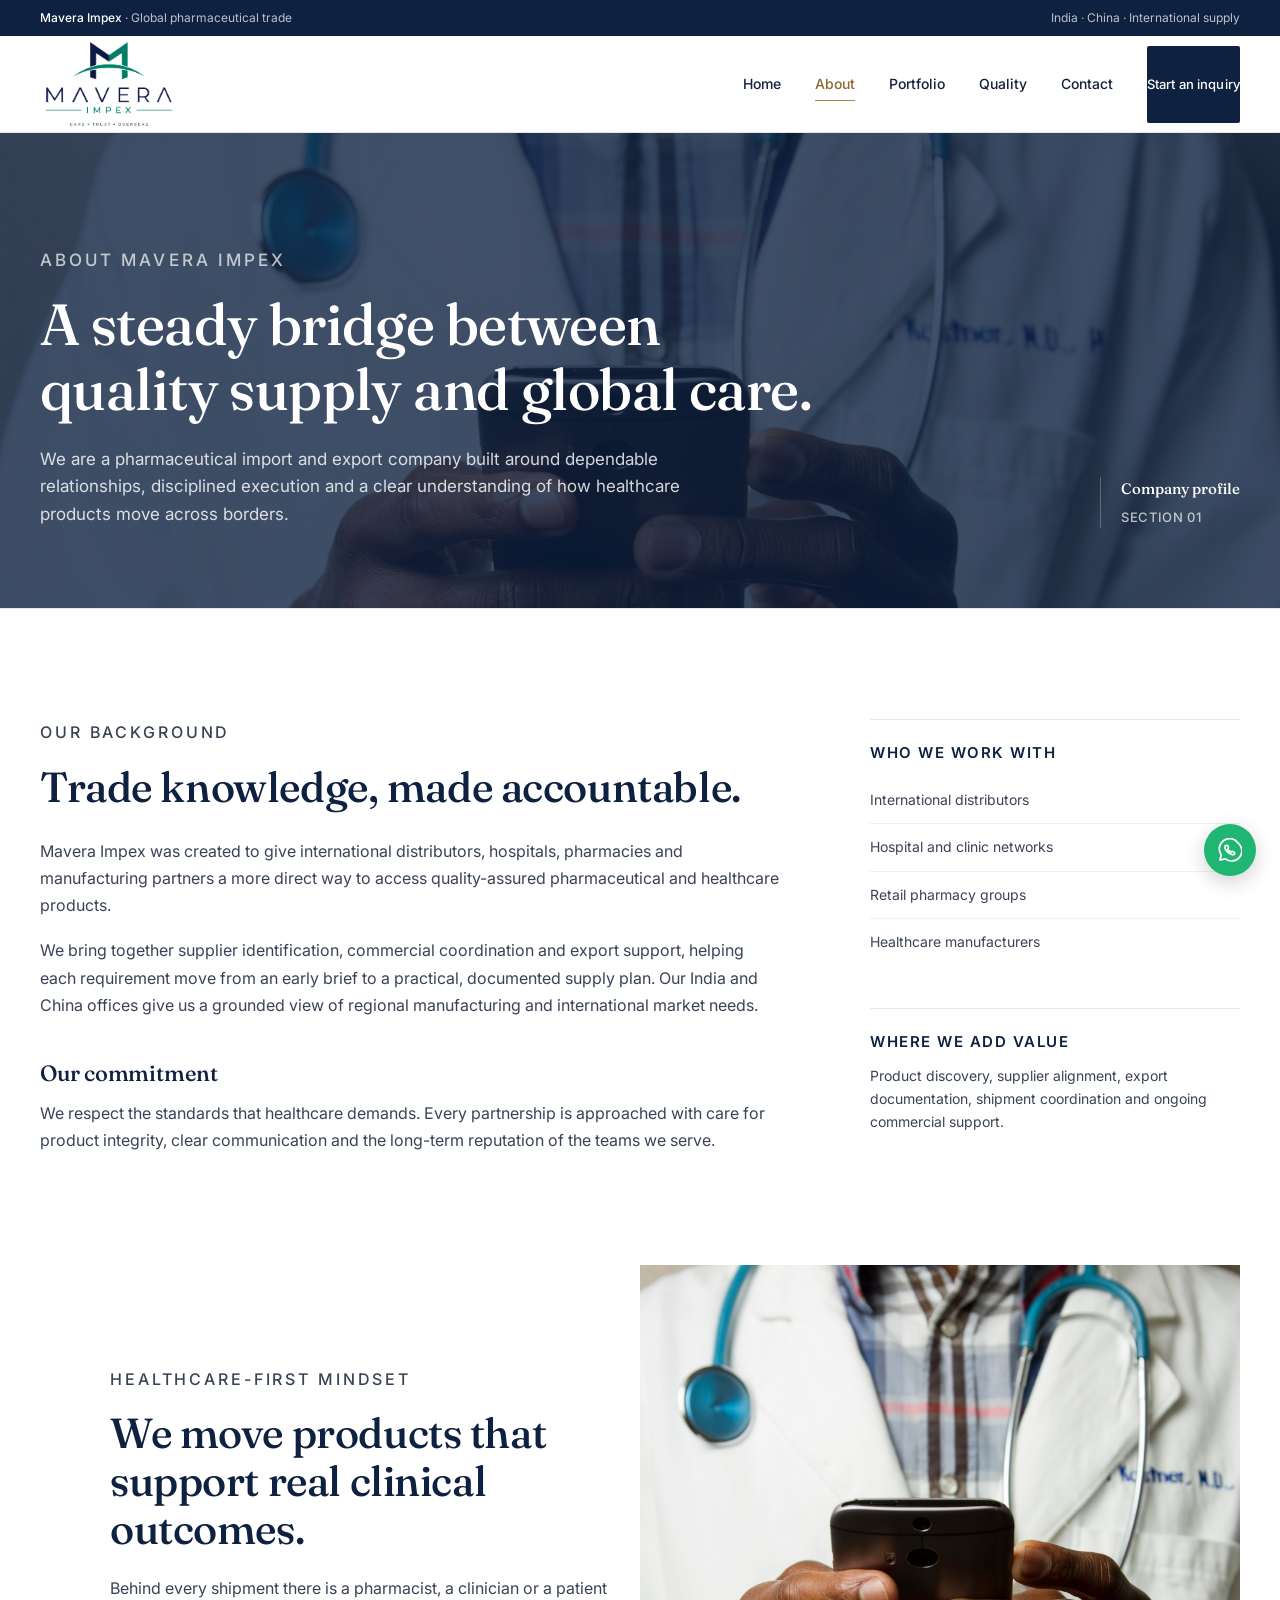
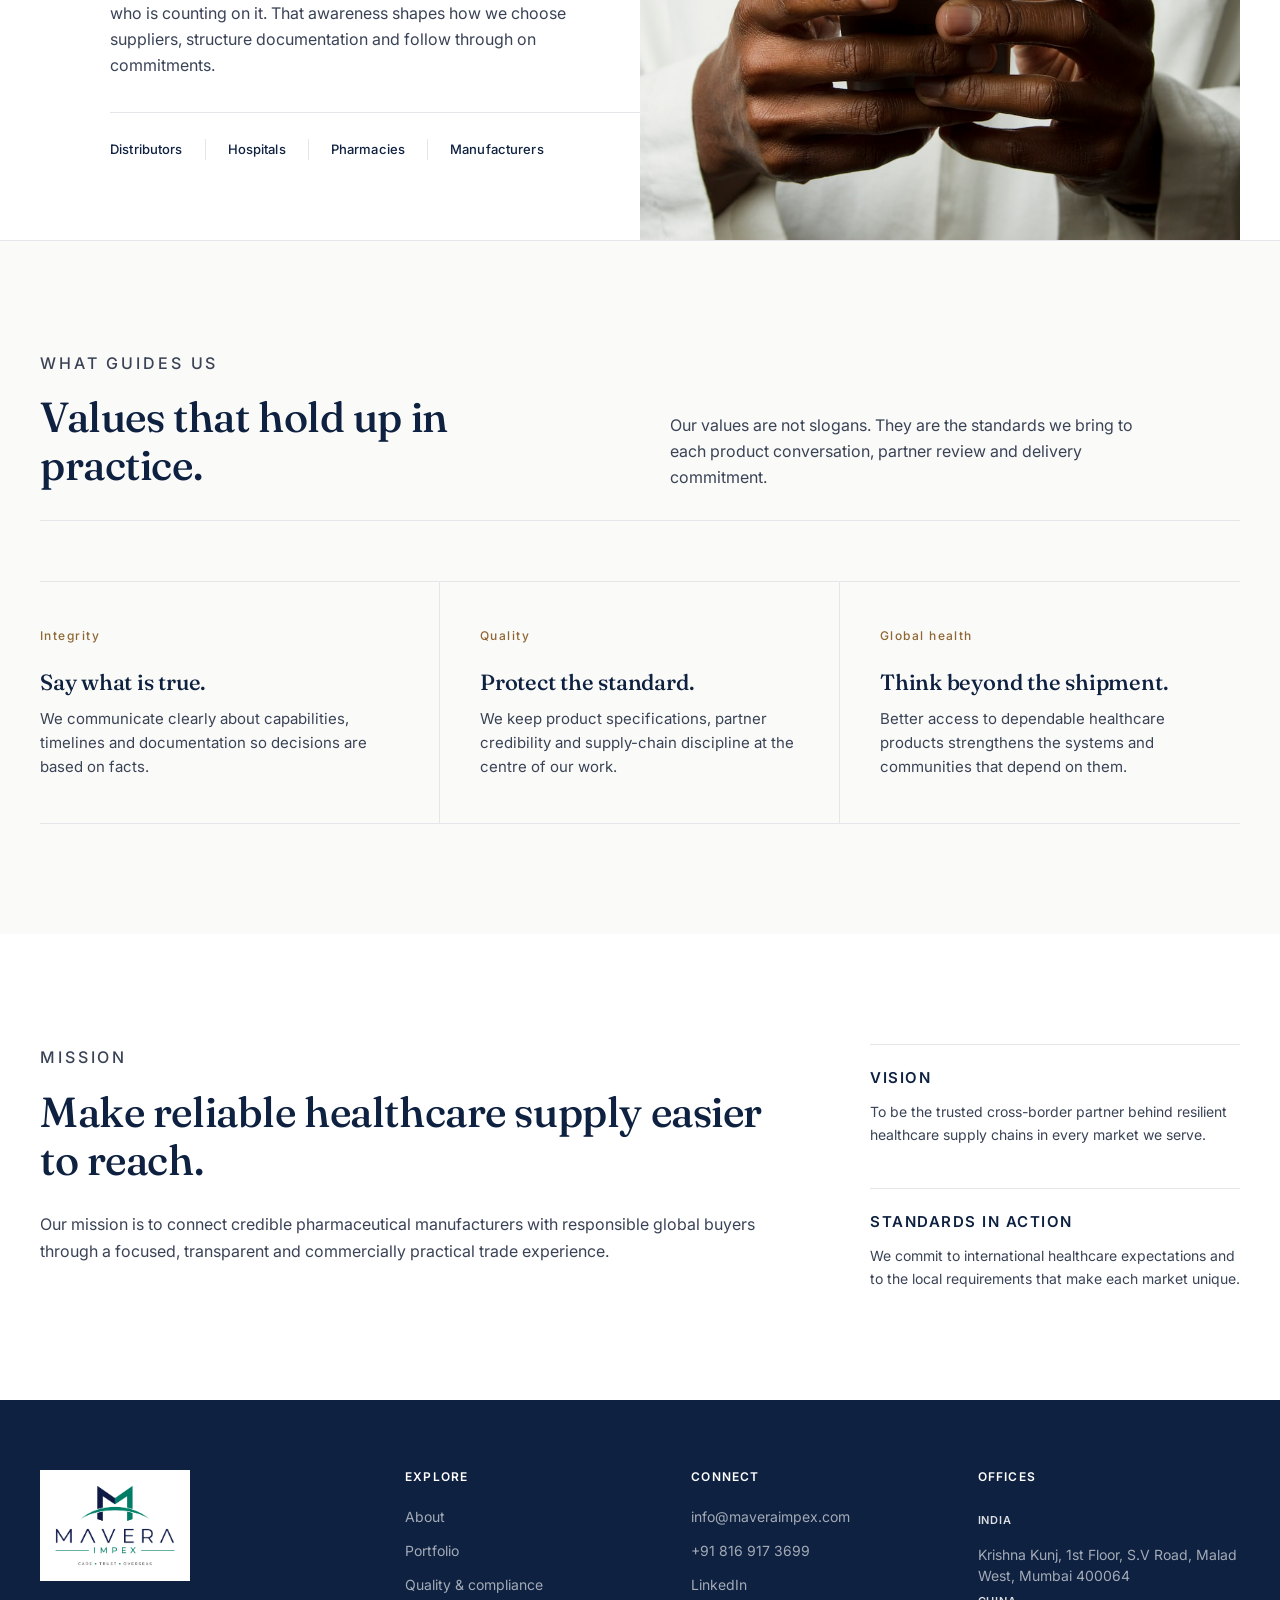
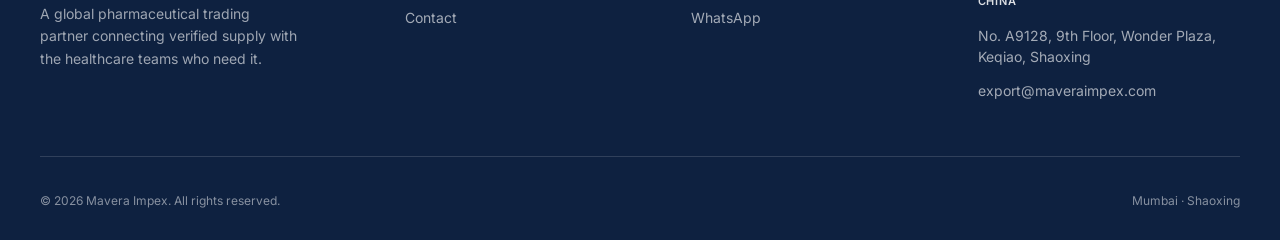
==== commit 2052ecaf: "Redesign site with editorial pharma layout, fix nav CTA contrast Strip AI-generated decorative flour" ====
--- a/about.html
+++ b/about.html
@@ -1,7 +1,8 @@
 <!doctype html>
 <html lang="en">
 <head>
-  <meta charset="utf-8" /><meta name="viewport" content="width=device-width, initial-scale=1" />
+  <meta charset="utf-8" />
+  <meta name="viewport" content="width=device-width, initial-scale=1" />
   <title>About Mavera Impex | A trusted healthcare trade partner</title>
   <meta name="description" content="Learn how Mavera Impex connects quality manufacturers with international healthcare markets." />
   <link rel="stylesheet" href="styles.css" />
@@ -9,20 +10,96 @@
 <body data-page="about">
   <div data-site-header></div>
   <main>
-    <section class="page-hero page-hero-image page-hero-about"><div class="container page-hero-grid"><div class="reveal"><p class="eyebrow">About Mavera Impex</p><h1>A steady bridge between quality supply and global care.</h1><p>We are a pharmaceutical import and export company built around dependable relationships, disciplined execution and a clear understanding of how healthcare products move across borders.</p></div><div class="page-index reveal"><span>01</span>Company profile</div></div></section>
+    <section class="page-hero page-hero-image page-hero-about"><div class="container page-hero-grid">
+      <div>
+        <p class="eyebrow">About Mavera Impex</p>
+        <h1>A steady bridge between quality supply and global care.</h1>
+        <p>We are a pharmaceutical import and export company built around dependable relationships, disciplined execution and a clear understanding of how healthcare products move across borders.</p>
+      </div>
+      <div class="page-index"><span>Company profile</span>Section 01</div>
+    </div></section>
 
-    <section class="imagery-band"><div class="container imagery-inner reveal">
-      <div class="imagery-photo"><img src="assets/photos/lab-research.jpg" alt="Healthcare professional consulting a device, representing connected clinical decision-making" loading="lazy" /></div>
+    <section class="section"><div class="container content-grid">
+      <div class="content-copy">
+        <p class="eyebrow">Our background</p>
+        <h2>Trade knowledge, made accountable.</h2>
+        <p>Mavera Impex was created to give international distributors, hospitals, pharmacies and manufacturing partners a more direct way to access quality-assured pharmaceutical and healthcare products.</p>
+        <p>We bring together supplier identification, commercial coordination and export support, helping each requirement move from an early brief to a practical, documented supply plan. Our India and China offices give us a grounded view of regional manufacturing and international market needs.</p>
+        <h3>Our commitment</h3>
+        <p>We respect the standards that healthcare demands. Every partnership is approached with care for product integrity, clear communication and the long-term reputation of the teams we serve.</p>
+      </div>
+      <aside>
+        <div class="side-note">
+          <h3>Who we work with</h3>
+          <ul>
+            <li>International distributors</li>
+            <li>Hospital and clinic networks</li>
+            <li>Retail pharmacy groups</li>
+            <li>Healthcare manufacturers</li>
+          </ul>
+        </div>
+        <div class="side-note">
+          <h3>Where we add value</h3>
+          <p>Product discovery, supplier alignment, export documentation, shipment coordination and ongoing commercial support.</p>
+        </div>
+      </aside>
+    </div></section>
+
+    <section class="imagery-band"><div class="container imagery-inner">
       <div class="imagery-copy">
         <p class="eyebrow">Healthcare-first mindset</p>
         <h2>We move products that support real clinical outcomes.</h2>
         <p>Behind every shipment there is a pharmacist, a clinician or a patient who is counting on it. That awareness shapes how we choose suppliers, structure documentation and follow through on commitments.</p>
         <div class="imagery-tags"><span>Distributors</span><span>Hospitals</span><span>Pharmacies</span><span>Manufacturers</span></div>
       </div>
+      <div class="imagery-photo"><img src="assets/photos/lab-research.jpg" alt="Healthcare professional working in a clinical setting" loading="lazy" /></div>
     </div></section>
-    <section class="section"><div class="container content-grid"><div class="content-copy reveal"><p class="eyebrow">Our background</p><h2>Trade knowledge, made accountable.</h2><p>Mavera Impex was created to give international distributors, hospitals, pharmacies and manufacturing partners a more direct way to access quality-assured pharmaceutical and healthcare products.</p><p>We bring together supplier identification, commercial coordination and export support, helping each requirement move from an early brief to a practical, documented supply plan. Our India and China offices give us a grounded view of regional manufacturing and international market needs.</p><h3>Our commitment</h3><p>We respect the standards that healthcare demands. Every partnership is approached with care for product integrity, clear communication and the long-term reputation of the teams we serve.</p></div><aside class="reveal"><div class="side-note"><h3>Who we work with</h3><ul><li>International distributors</li><li>Hospital and clinic networks</li><li>Retail pharmacy groups</li><li>Healthcare manufacturers</li></ul></div><div class="side-note"><h3>Where we add value</h3><p>Product discovery, supplier alignment, export documentation, shipment coordination and ongoing commercial support.</p></div></aside></div></section>
-    <section class="section section-tight" style="background:#f2f7f6"><div class="container"><div class="section-head reveal"><div><p class="eyebrow">What guides us</p><h2>Values that hold up in practice.</h2></div><p>Our values are not slogans. They are the standards we bring to each product conversation, partner review and delivery commitment.</p></div><div class="values-grid"><div class="value-card reveal"><span class="number">01 · Integrity</span><h3>Say what is true.</h3><p>We communicate clearly about capabilities, timelines and documentation so decisions are based on facts.</p></div><div class="value-card reveal"><span class="number">02 · Quality</span><h3>Protect the standard.</h3><p>We keep product specifications, partner credibility and supply-chain discipline at the centre of our work.</p></div><div class="value-card reveal"><span class="number">03 · Global health</span><h3>Think beyond the shipment.</h3><p>Better access to dependable healthcare products strengthens the systems and communities that depend on them.</p></div></div></div></section>
-    <section class="section"><div class="container content-grid"><div class="content-copy reveal"><p class="eyebrow">Mission</p><h2>Make reliable healthcare supply easier to reach.</h2><p>Our mission is to connect credible pharmaceutical manufacturers with responsible global buyers through a focused, transparent and commercially practical trade experience.</p></div><aside class="reveal"><div class="side-note"><h3>Vision</h3><p>To be the trusted cross-border partner behind resilient healthcare supply chains in every market we serve.</p></div><div class="side-note"><h3>Standards in action</h3><p>We commit to international healthcare expectations and to the local requirements that make each market unique.</p></div></aside></div></section>
+
+    <section class="section section-alt"><div class="container">
+      <div class="section-head">
+        <div>
+          <p class="eyebrow">What guides us</p>
+          <h2>Values that hold up in practice.</h2>
+        </div>
+        <p>Our values are not slogans. They are the standards we bring to each product conversation, partner review and delivery commitment.</p>
+      </div>
+      <div class="values-grid">
+        <div class="value-card">
+          <span class="number">Integrity</span>
+          <h3>Say what is true.</h3>
+          <p>We communicate clearly about capabilities, timelines and documentation so decisions are based on facts.</p>
+        </div>
+        <div class="value-card">
+          <span class="number">Quality</span>
+          <h3>Protect the standard.</h3>
+          <p>We keep product specifications, partner credibility and supply-chain discipline at the centre of our work.</p>
+        </div>
+        <div class="value-card">
+          <span class="number">Global health</span>
+          <h3>Think beyond the shipment.</h3>
+          <p>Better access to dependable healthcare products strengthens the systems and communities that depend on them.</p>
+        </div>
+      </div>
+    </div></section>
+
+    <section class="section"><div class="container content-grid">
+      <div class="content-copy">
+        <p class="eyebrow">Mission</p>
+        <h2>Make reliable healthcare supply easier to reach.</h2>
+        <p>Our mission is to connect credible pharmaceutical manufacturers with responsible global buyers through a focused, transparent and commercially practical trade experience.</p>
+      </div>
+      <aside>
+        <div class="side-note">
+          <h3>Vision</h3>
+          <p>To be the trusted cross-border partner behind resilient healthcare supply chains in every market we serve.</p>
+        </div>
+        <div class="side-note">
+          <h3>Standards in action</h3>
+          <p>We commit to international healthcare expectations and to the local requirements that make each market unique.</p>
+        </div>
+      </aside>
+    </div></section>
   </main>
-  <div data-site-footer></div><script src="app.js" defer></script>
+  <div data-site-footer></div>
+  <script src="app.js" defer></script>
 </body></html>
--- a/styles.css
+++ b/styles.css
@@ -1,19 +1,20 @@
-@import url('https://fonts.googleapis.com/css2?family=DM+Sans:wght@400;500;600;700&family=Space+Grotesk:wght@500;600;700&display=swap');
+@import url('https://fonts.googleapis.com/css2?family=Inter:wght@400;500;600;700&family=Fraunces:opsz,wght@9..144,400;9..144,500;9..144,600&display=swap');
 
 :root {
-  --navy: #101a4b;
-  --navy-2: #1a2a64;
-  --teal: #008a78;
-  --teal-dark: #006c61;
-  --ink: #172033;
-  --muted: #5f6a7d;
-  --line: #dbe2e8;
-  --mist: #f4f7f8;
+  --navy: #0e2140;
+  --navy-2: #16305a;
+  --accent: #b48645;
+  --accent-dark: #8f6733;
+  --ink: #14213d;
+  --body: #3a4356;
+  --muted: #6b7280;
+  --line: #e4e6ea;
+  --line-2: #eef0f3;
+  --mist: #f5f6f7;
   --white: #ffffff;
-  --cream: #fbfcfb;
-  --shadow: 0 20px 50px rgba(16, 26, 75, .10);
-  --radius: 4px;
-  --max: 1180px;
+  --paper: #fafaf8;
+  --radius: 2px;
+  --max: 1200px;
 }
 
 * { box-sizing: border-box; }
@@ -22,11 +23,13 @@
 
 body {
   margin: 0;
-  font-family: 'DM Sans', Arial, sans-serif;
-  color: var(--ink);
-  background: var(--cream);
+  font-family: 'Inter', -apple-system, BlinkMacSystemFont, Arial, sans-serif;
+  color: var(--body);
+  background: var(--white);
   line-height: 1.6;
+  font-size: 16px;
   -webkit-font-smoothing: antialiased;
+  -moz-osx-font-smoothing: grayscale;
 }
 
 img { max-width: 100%; display: block; }
@@ -34,334 +37,1006 @@
 button, input, textarea, select { font: inherit; }
 button { cursor: pointer; }
 
-.container { width: min(var(--max), calc(100% - 48px)); margin-inline: auto; }
-
+.container { width: min(var(--max), calc(100% - 56px)); margin-inline: auto; }
+
+/* ---------- Topline ---------- */
 .topline {
   background: var(--navy);
-  color: rgba(255,255,255,.86);
+  color: rgba(255,255,255,.72);
   font-size: 12px;
-  letter-spacing: .05em;
-}
-
+}
 .topline-inner {
-  min-height: 34px;
+  min-height: 36px;
   display: flex;
   align-items: center;
   justify-content: space-between;
   gap: 20px;
 }
-
 .topline a { color: #fff; }
-.topline strong { color: #83d8c9; font-weight: 600; }
-
+.topline strong { color: #fff; font-weight: 500; }
+
+/* ---------- Header ---------- */
 .site-header {
   position: sticky;
   top: 0;
   z-index: 20;
-  background: rgba(251,252,251,.95);
-  border-bottom: 1px solid rgba(219,226,232,.86);
-  backdrop-filter: blur(10px);
-}
-
+  background: #fff;
+  border-bottom: 1px solid var(--line);
+}
 .nav-wrap {
-  min-height: 84px;
+  min-height: 78px;
   display: flex;
   align-items: center;
   justify-content: space-between;
   gap: 24px;
 }
-
-.brand { display: flex; align-items: center; gap: 12px; min-width: 210px; }
-.brand img { width: 152px; height: auto; }
-.brand-wordmark { display: none; }
-
-.main-nav { display: flex; align-items: center; gap: 29px; font-size: 13px; font-weight: 600; color: #465064; }
-.main-nav a { position: relative; padding: 30px 0; transition: color .2s ease; }
-.main-nav a:hover, .main-nav a[aria-current='page'] { color: var(--navy); }
-.main-nav a[aria-current='page']::after { content: ''; position: absolute; left: 0; right: 0; bottom: 19px; height: 2px; background: var(--teal); }
-
-.nav-cta { display: inline-flex; align-items: center; gap: 8px; padding: 11px 15px; color: #fff; background: var(--teal); border-radius: var(--radius); font-size: 12px; font-weight: 700; letter-spacing: .01em; transition: background .2s ease, transform .2s ease; }
-.nav-cta:hover { background: var(--teal-dark); transform: translateY(-1px); }
-.nav-cta::after { content: '→'; font-size: 16px; line-height: 1; }
-
-.menu-toggle { display: none; border: 0; background: transparent; padding: 8px; color: var(--navy); }
+.brand { display: flex; align-items: center; gap: 12px; }
+.brand img { width: 138px; height: auto; }
+
+.main-nav { display: flex; align-items: center; gap: 34px; font-size: 14px; font-weight: 500; color: var(--ink); }
+.main-nav a { position: relative; padding: 28px 0; color: var(--ink); }
+.main-nav a:hover { color: var(--accent-dark); }
+.main-nav a[aria-current='page'] { color: var(--accent-dark); }
+.main-nav a[aria-current='page']::after {
+  content: '';
+  position: absolute;
+  left: 0; right: 0; bottom: 22px;
+  height: 1px;
+  background: var(--accent);
+}
+
+.nav-cta {
+  display: inline-flex;
+  align-items: center;
+  gap: 10px;
+  padding: 12px 22px;
+  color: #fff;
+  background: var(--navy);
+  font-size: 13px;
+  font-weight: 500;
+  letter-spacing: .01em;
+  border-radius: var(--radius);
+}
+.main-nav a.nav-cta,
+.main-nav a.nav-cta:hover,
+.main-nav a.nav-cta[aria-current='page'] { color: #fff; }
+.main-nav a.nav-cta:hover { background: var(--navy-2); }
+.main-nav a.nav-cta::after { display: none; }
+
+.menu-toggle { display: none; border: 0; background: transparent; padding: 8px; color: var(--ink); }
 .menu-toggle svg { width: 22px; height: 22px; }
 
-.eyebrow { margin: 0 0 15px; color: var(--teal-dark); text-transform: uppercase; letter-spacing: .14em; font-size: 11px; font-weight: 700; }
-h1, h2, h3, h4 { font-family: 'Space Grotesk', Arial, sans-serif; color: var(--navy); letter-spacing: 0; line-height: 1.12; margin: 0; }
-h1 { font-size: clamp(44px, 6vw, 76px); max-width: 730px; }
-h2 { font-size: clamp(32px, 4vw, 50px); }
-h3 { font-size: 21px; }
+/* ---------- Typography ---------- */
+.eyebrow {
+  margin: 0 0 18px;
+  color: var(--accent-dark);
+  font-size: 12px;
+  font-weight: 500;
+  letter-spacing: .18em;
+  text-transform: uppercase;
+}
+h1, h2, h3, h4 {
+  font-family: 'Fraunces', Georgia, serif;
+  color: var(--navy);
+  letter-spacing: -0.01em;
+  line-height: 1.14;
+  margin: 0;
+  font-weight: 500;
+}
+h1 { font-size: clamp(40px, 5.2vw, 62px); max-width: 900px; }
+h2 { font-size: clamp(28px, 3.4vw, 42px); }
+h3 { font-size: 20px; font-weight: 500; }
 p { margin: 0; }
 
+/* ---------- Buttons ---------- */
+.btn {
+  display: inline-flex;
+  align-items: center;
+  justify-content: center;
+  gap: 10px;
+  min-height: 50px;
+  padding: 0 26px;
+  border-radius: var(--radius);
+  border: 1px solid transparent;
+  font-size: 14px;
+  font-weight: 500;
+  letter-spacing: .01em;
+}
+.btn-primary { background: var(--navy); color: #fff; }
+.btn-primary:hover { background: var(--navy-2); }
+.btn-ghost { border-color: var(--ink); color: var(--ink); background: transparent; }
+.btn-ghost:hover { background: var(--ink); color: #fff; }
+.btn-arrow::after { content: '→'; font-size: 15px; margin-left: 4px; }
+.btn-whatsapp { border-color: #cdd3da; color: var(--ink); background: transparent; }
+.btn-whatsapp:hover { background: #f4f5f7; }
+
+/* ---------- Hero ---------- */
 .hero {
-  padding: 78px 0 70px;
+  padding: 0;
+  border-bottom: 1px solid var(--line);
+  background: var(--white);
+}
+.hero-grid {
+  display: grid;
+  grid-template-columns: minmax(0, 1.05fr) minmax(0, 1fr);
+  gap: 0;
+  min-height: 560px;
+  align-items: stretch;
+}
+.hero-copy {
+  padding: 90px 60px 90px 0;
+  display: flex;
+  flex-direction: column;
+  justify-content: center;
+}
+.hero-copy > p:not(.eyebrow) {
+  max-width: 540px;
+  margin-top: 26px;
+  color: var(--body);
+  font-size: 18px;
+  line-height: 1.6;
+}
+.hero-actions {
+  display: flex;
+  flex-wrap: wrap;
+  align-items: center;
+  gap: 14px;
+  margin-top: 40px;
+}
+.hero-figure {
+  position: relative;
+  margin: 0;
   overflow: hidden;
-  border-bottom: 1px solid var(--line);
-}
-
-.hero-grid { display: grid; grid-template-columns: minmax(0, 1.08fr) minmax(340px, .92fr); gap: 60px; align-items: center; }
-.hero-copy > p:not(.eyebrow) { max-width: 605px; margin-top: 25px; color: var(--muted); font-size: 18px; }
-.hero-actions { display: flex; flex-wrap: wrap; align-items: center; gap: 14px; margin-top: 33px; }
-.btn { display: inline-flex; align-items: center; justify-content: center; gap: 10px; min-height: 48px; padding: 0 20px; border-radius: var(--radius); border: 1px solid transparent; font-size: 13px; font-weight: 700; transition: all .2s ease; }
-.btn-primary { background: var(--teal); color: #fff; }
-.btn-primary:hover { background: var(--teal-dark); transform: translateY(-1px); }
-.btn-ghost { border-color: var(--line); color: var(--navy); background: var(--white); }
-.btn-ghost:hover { border-color: var(--navy); background: #f6f8fa; }
-.btn-arrow::after { content: '↗'; font-size: 16px; }
-.btn-whatsapp { border-color: #b5ddd4; color: #006c61; background: #f1fbf8; }
-.btn-whatsapp:hover { background: #e4f6f1; }
-
-.hero-visual { position: relative; min-height: 460px; display: grid; align-items: center; overflow: hidden; }
-.hero-visual::before { content: ''; position: absolute; inset: 18px 0 16px 15px; background-image: linear-gradient(135deg, rgba(16,26,75,.55) 0%, rgba(16,26,75,.15) 55%, rgba(0,138,120,.25) 100%), url('assets/photos/hero-lab.jpg'); background-size: cover; background-position: center; border: 1px solid var(--line); }
-.hero-visual::after { content: ''; position: absolute; right: -40px; top: 16%; width: 120px; height: 120px; border-top: 1px solid var(--teal); border-right: 1px solid var(--teal); opacity: .45; z-index: 2; }
-.hero-panel { position: relative; z-index: 1; margin-left: 42px; margin-top: 40px; margin-bottom: 40px; padding: 32px 30px; width: min(100%, 420px); background: var(--navy); color: #fff; box-shadow: var(--shadow); }
-.hero-panel img { width: 170px; background: #fff; padding: 10px; margin-bottom: 28px; }
-.hero-panel h2 { color: #fff; font-size: 31px; max-width: 300px; }
-.hero-panel p { margin-top: 15px; color: rgba(255,255,255,.74); font-size: 14px; }
-.hero-meta { display: grid; grid-template-columns: repeat(3, 1fr); gap: 16px; margin-top: 28px; padding-top: 21px; border-top: 1px solid rgba(255,255,255,.2); }
-.hero-meta strong { display: block; color: #8ee0d1; font-size: 20px; font-family: 'Space Grotesk', sans-serif; }
-.hero-meta span { display: block; margin-top: 3px; color: rgba(255,255,255,.66); font-size: 10px; line-height: 1.35; text-transform: uppercase; letter-spacing: .06em; }
-
-.imagery-band { position: relative; overflow: hidden; background: var(--navy); border-bottom: 1px solid var(--line); }
-.imagery-band .imagery-inner { position: relative; display: grid; grid-template-columns: minmax(0, 1.05fr) minmax(0, .95fr); gap: 0; min-height: 340px; align-items: stretch; }
+}
+.hero-figure > img {
+  position: absolute;
+  inset: 0;
+  width: 100%;
+  height: 100%;
+  object-fit: cover;
+}
+.hero-figcaption {
+  position: absolute;
+  left: 30px;
+  right: 30px;
+  bottom: 30px;
+  padding: 22px 26px;
+  background: rgba(255,255,255,.94);
+  border-left: 2px solid var(--accent);
+}
+.hero-figcaption h2 {
+  color: var(--navy);
+  font-size: 19px;
+  line-height: 1.35;
+  max-width: 460px;
+  font-family: 'Inter', sans-serif;
+  font-weight: 500;
+  letter-spacing: -0.005em;
+}
+.hero-tag { display: none; }
+.hero-meta { display: none; }
+
+/* ---------- Stat strip ---------- */
+.stat-strip {
+  background: var(--paper);
+  border-bottom: 1px solid var(--line);
+}
+.stat-grid {
+  display: grid;
+  grid-template-columns: repeat(4, 1fr);
+}
+.stat {
+  padding: 30px 26px;
+  border-right: 1px solid var(--line);
+}
+.stat:last-child { border-right: 0; }
+.stat strong {
+  color: var(--navy);
+  font: 500 22px/1 'Fraunces', Georgia, serif;
+  display: block;
+}
+.stat span {
+  display: block;
+  margin-top: 10px;
+  color: var(--muted);
+  font-size: 13px;
+}
+
+/* ---------- Imagery band ---------- */
+.imagery-band {
+  background: var(--white);
+  border-bottom: 1px solid var(--line);
+}
+.imagery-band .imagery-inner {
+  display: grid;
+  grid-template-columns: minmax(0, 1fr) minmax(0, 1fr);
+  gap: 0;
+  min-height: 420px;
+  align-items: stretch;
+}
 .imagery-band .imagery-photo { position: relative; overflow: hidden; }
-.imagery-band .imagery-photo img { width: 100%; height: 100%; object-fit: cover; display: block; }
-.imagery-band .imagery-photo::after { content: ''; position: absolute; inset: 0; background: linear-gradient(90deg, rgba(16,26,75,0) 60%, rgba(16,26,75,.75) 100%); pointer-events: none; }
-.imagery-band .imagery-copy { padding: 55px 55px 55px 50px; color: #fff; display: flex; flex-direction: column; justify-content: center; }
-.imagery-band .imagery-copy .eyebrow { color: #8ee0d1; }
-.imagery-band .imagery-copy h2 { color: #fff; max-width: 480px; }
-.imagery-band .imagery-copy p { margin-top: 18px; color: rgba(255,255,255,.75); max-width: 460px; font-size: 15px; }
-.imagery-band .imagery-tags { display: flex; flex-wrap: wrap; gap: 8px; margin-top: 26px; }
-.imagery-band .imagery-tags span { padding: 8px 12px; border: 1px solid rgba(255,255,255,.28); color: rgba(255,255,255,.86); font-size: 11px; font-weight: 600; letter-spacing: .06em; text-transform: uppercase; }
-
-.stat-strip { background: var(--white); border-bottom: 1px solid var(--line); }
-.stat-grid { display: grid; grid-template-columns: repeat(4, 1fr); }
-.stat { padding: 23px 23px 21px; border-right: 1px solid var(--line); }
-.stat:first-child { border-left: 1px solid var(--line); }
-.stat strong { color: var(--navy); font: 700 26px/1 'Space Grotesk', sans-serif; }
-.stat span { display: block; margin-top: 7px; color: var(--muted); font-size: 12px; }
-
-.section { padding: 96px 0; }
-.section-tight { padding: 70px 0; }
-.section-head { display: flex; align-items: end; justify-content: space-between; gap: 30px; margin-bottom: 40px; }
-.section-head p { max-width: 500px; color: var(--muted); font-size: 16px; }
-
-.intro-grid { display: grid; grid-template-columns: minmax(0, .9fr) minmax(0, 1.1fr); gap: 70px; align-items: start; }
-.intro-grid p { max-width: 620px; color: var(--muted); font-size: 17px; }
-.intro-grid p + p { margin-top: 17px; }
-.rule-note { border-left: 3px solid var(--teal); padding: 14px 0 14px 19px; color: var(--navy); font-family: 'Space Grotesk', sans-serif; font-size: 18px; }
-
-.category-grid { display: grid; grid-template-columns: repeat(4, 1fr); border-top: 1px solid var(--line); border-left: 1px solid var(--line); }
-.category-card { min-height: 250px; padding: 26px 24px; position: relative; display: flex; flex-direction: column; border-right: 1px solid var(--line); border-bottom: 1px solid var(--line); background: var(--white); transition: background .2s ease, transform .2s ease; }
-.category-card:hover { background: #f4fbf9; transform: translateY(-3px); }
-.category-icon { width: 40px; height: 40px; display: grid; place-items: center; border: 1px solid #acd8d0; color: var(--teal); margin-bottom: 36px; }
-.category-icon svg { width: 21px; height: 21px; }
-.category-card h3 { font-size: 20px; }
-.category-card p { margin-top: 10px; color: var(--muted); font-size: 13px; line-height: 1.5; }
-.card-arrow { margin-top: auto; padding-top: 20px; color: var(--teal-dark); font-size: 12px; font-weight: 700; text-transform: uppercase; letter-spacing: .08em; }
-
-.dark-band { background: var(--navy); color: #fff; }
-.dark-band h2, .dark-band h3 { color: #fff; }
-.dark-band .eyebrow { color: #7dd9c9; }
-.dark-band p { color: rgba(255,255,255,.73); }
-.dark-band .btn-ghost { background: transparent; border-color: rgba(255,255,255,.35); color: #fff; }
-.dark-band .btn-ghost:hover { border-color: #fff; background: rgba(255,255,255,.08); }
-
-.why-grid { display: grid; grid-template-columns: 1fr 1fr; gap: 0; margin-top: 47px; border-top: 1px solid rgba(255,255,255,.18); }
-.why-item { padding: 29px 30px 28px 0; border-bottom: 1px solid rgba(255,255,255,.18); }
-.why-item:nth-child(odd) { margin-right: 30px; border-right: 1px solid rgba(255,255,255,.18); padding-right: 40px; }
-.why-item:nth-child(even) { padding-left: 10px; }
-.why-item h3 { font-size: 19px; }
-.why-item p { margin-top: 9px; max-width: 390px; font-size: 14px; }
-.number { color: #7dd9c9; font: 600 13px/1 'Space Grotesk', sans-serif; letter-spacing: .1em; }
-
-.cta-band { padding: 76px 0; background: #e9f4f1; border-top: 1px solid #cfe6e0; border-bottom: 1px solid #cfe6e0; }
-.cta-band-inner { display: flex; align-items: center; justify-content: space-between; gap: 30px; }
-.cta-band h2 { font-size: clamp(30px, 4vw, 46px); max-width: 650px; }
-.cta-band p { margin-top: 12px; color: var(--muted); }
-
-.page-hero { padding: 71px 0 63px; border-bottom: 1px solid var(--line); background: #f2f7f6; position: relative; overflow: hidden; }
-.page-hero.page-hero-image { color: #fff; background: var(--navy); }
-.page-hero.page-hero-image::before { content: ''; position: absolute; inset: 0; background-size: cover; background-position: center; opacity: .35; z-index: 0; }
-.page-hero.page-hero-image::after { content: ''; position: absolute; inset: 0; background: linear-gradient(120deg, rgba(16,26,75,.86) 0%, rgba(16,26,75,.6) 55%, rgba(0,138,120,.55) 100%); z-index: 0; }
+.imagery-band .imagery-photo img { width: 100%; height: 100%; object-fit: cover; }
+.imagery-band .imagery-copy {
+  padding: 80px 0 80px 70px;
+  display: flex;
+  flex-direction: column;
+  justify-content: center;
+}
+.imagery-band .imagery-copy h2 { max-width: 500px; }
+.imagery-band .imagery-copy p {
+  margin-top: 22px;
+  color: var(--body);
+  max-width: 520px;
+  font-size: 16px;
+}
+.imagery-tags {
+  display: flex;
+  flex-wrap: wrap;
+  gap: 0;
+  margin-top: 34px;
+  padding-top: 26px;
+  border-top: 1px solid var(--line);
+}
+.imagery-tags span {
+  color: var(--navy);
+  font-size: 13px;
+  font-weight: 500;
+  letter-spacing: .01em;
+  padding: 0 22px;
+  border-right: 1px solid var(--line);
+}
+.imagery-tags span:first-child { padding-left: 0; }
+.imagery-tags span:last-child { border-right: 0; }
+
+/* ---------- Sections ---------- */
+.section { padding: 110px 0; }
+.section-tight { padding: 80px 0; }
+.section-alt { background: var(--paper); }
+
+.section-head {
+  display: grid;
+  grid-template-columns: minmax(0, 1fr) minmax(0, 1fr);
+  gap: 60px;
+  align-items: end;
+  margin-bottom: 60px;
+  padding-bottom: 30px;
+  border-bottom: 1px solid var(--line);
+}
+.section-head p { max-width: 480px; color: var(--body); font-size: 16px; }
+
+.intro-grid {
+  display: grid;
+  grid-template-columns: minmax(0, 1fr) minmax(0, 1.1fr);
+  gap: 90px;
+  align-items: start;
+}
+.intro-grid p { max-width: 560px; color: var(--body); font-size: 17px; line-height: 1.7; }
+.intro-grid p + p { margin-top: 20px; }
+.rule-note {
+  margin-top: 30px;
+  padding: 20px 24px;
+  background: var(--paper);
+  border-left: 2px solid var(--accent);
+  color: var(--navy);
+  font-family: 'Fraunces', Georgia, serif;
+  font-size: 18px;
+  font-weight: 500;
+  line-height: 1.4;
+}
+
+/* ---------- Category grid ---------- */
+.category-grid {
+  display: grid;
+  grid-template-columns: repeat(4, 1fr);
+  gap: 0;
+  border-top: 1px solid var(--line);
+}
+.category-card {
+  padding: 40px 32px 44px;
+  display: flex;
+  flex-direction: column;
+  border-right: 1px solid var(--line);
+  border-bottom: 1px solid var(--line);
+  background: var(--white);
+  min-height: 280px;
+}
+.category-card:last-child { border-right: 0; }
+.category-icon {
+  width: 34px;
+  height: 34px;
+  display: grid;
+  place-items: center;
+  color: var(--accent);
+  margin-bottom: 44px;
+}
+.category-icon svg { width: 26px; height: 26px; }
+.category-card h3 {
+  font-size: 21px;
+  font-family: 'Fraunces', Georgia, serif;
+  font-weight: 500;
+  color: var(--navy);
+}
+.category-card p {
+  margin-top: 14px;
+  color: var(--body);
+  font-size: 14px;
+  line-height: 1.55;
+}
+.card-arrow {
+  margin-top: auto;
+  padding-top: 26px;
+  color: var(--accent-dark);
+  font-size: 13px;
+  font-weight: 500;
+}
+
+/* ---------- Why (light band) ---------- */
+.dark-band {
+  background: var(--paper);
+  color: var(--body);
+}
+.dark-band h2, .dark-band h3 { color: var(--navy); }
+.dark-band .eyebrow { color: var(--accent-dark); }
+.dark-band p { color: var(--body); }
+.dark-band .section-head { border-bottom-color: var(--line); }
+
+.why-grid {
+  display: grid;
+  grid-template-columns: repeat(2, 1fr);
+  gap: 0;
+  border-top: 1px solid var(--line);
+}
+.why-item {
+  padding: 40px 40px 40px 0;
+  border-bottom: 1px solid var(--line);
+}
+.why-item:nth-child(odd) {
+  padding-right: 60px;
+  border-right: 1px solid var(--line);
+}
+.why-item:nth-child(even) {
+  padding-left: 40px;
+}
+.why-item:nth-last-child(-n+2) { border-bottom: 0; }
+.why-item h3 {
+  font-size: 21px;
+  font-family: 'Fraunces', Georgia, serif;
+  font-weight: 500;
+  color: var(--navy);
+  margin-top: 14px;
+}
+.why-item p {
+  margin-top: 12px;
+  max-width: 420px;
+  color: var(--body);
+  font-size: 15px;
+  line-height: 1.6;
+}
+.number {
+  color: var(--accent-dark);
+  font: 500 12px/1 'Inter', sans-serif;
+  letter-spacing: .12em;
+}
+
+/* ---------- CTA band ---------- */
+.cta-band {
+  padding: 90px 0;
+  background: var(--navy);
+  color: #fff;
+}
+.cta-band-inner {
+  display: grid;
+  grid-template-columns: minmax(0, 1.4fr) minmax(0, 1fr);
+  gap: 60px;
+  align-items: center;
+}
+.cta-band .eyebrow { color: rgba(255,255,255,.6); }
+.cta-band h2 { color: #fff; font-size: clamp(28px, 3.4vw, 40px); max-width: 620px; }
+.cta-band p { margin-top: 14px; color: rgba(255,255,255,.7); font-size: 16px; }
+.cta-band .hero-actions { justify-content: flex-end; margin-top: 0; }
+.cta-band .btn-ghost {
+  border-color: rgba(255,255,255,.4);
+  color: #fff;
+}
+.cta-band .btn-ghost:hover { background: #fff; color: var(--navy); }
+.cta-band .btn-primary { background: #fff; color: var(--navy); }
+.cta-band .btn-primary:hover { background: rgba(255,255,255,.9); }
+
+/* ---------- Page hero ---------- */
+.page-hero {
+  padding: 90px 0 80px;
+  border-bottom: 1px solid var(--line);
+  background: var(--paper);
+  position: relative;
+}
+.page-hero.page-hero-image {
+  color: #fff;
+  background: var(--navy);
+  overflow: hidden;
+}
+.page-hero.page-hero-image::before {
+  content: '';
+  position: absolute;
+  inset: 0;
+  background-size: cover;
+  background-position: center;
+  opacity: .22;
+}
 .page-hero.page-hero-image .container { position: relative; z-index: 1; }
-.page-hero.page-hero-image h1, .page-hero.page-hero-image .page-index { color: #fff; }
-.page-hero.page-hero-image .eyebrow { color: #8ee0d1; }
-.page-hero.page-hero-image p { color: rgba(255,255,255,.85); }
-.page-hero.page-hero-image .page-index span { color: rgba(255,255,255,.55); }
+.page-hero.page-hero-image h1,
+.page-hero.page-hero-image h2 { color: #fff; }
+.page-hero.page-hero-image .eyebrow { color: rgba(255,255,255,.7); }
+.page-hero.page-hero-image p { color: rgba(255,255,255,.82); }
+.page-hero.page-hero-image .page-index { color: rgba(255,255,255,.7); border-color: rgba(255,255,255,.25); }
+.page-hero.page-hero-image .page-index span { color: #fff; }
 .page-hero.page-hero-products::before { background-image: url('assets/photos/pharmacy-supply.jpg'); }
-.page-hero.page-hero-about::before { background-image: url('assets/photos/lab-research.jpg'); background-position: center 30%; }
-.page-hero-grid { display: grid; grid-template-columns: minmax(0, 1fr) minmax(280px, .55fr); gap: 50px; align-items: end; }
-.page-hero h1 { font-size: clamp(43px, 6vw, 68px); max-width: 800px; }
-.page-hero p { margin-top: 20px; max-width: 660px; color: var(--muted); font-size: 17px; }
-.page-index { justify-self: end; color: var(--teal-dark); text-align: right; font-size: 12px; font-weight: 700; letter-spacing: .11em; text-transform: uppercase; }
-.page-index span { display: block; color: #97a1ae; font-size: 34px; font-family: 'Space Grotesk', sans-serif; letter-spacing: 0; line-height: 1; margin-bottom: 8px; }
-
-.content-grid { display: grid; grid-template-columns: minmax(0, 1fr) minmax(280px, .46fr); gap: 78px; }
-.content-copy h2 { margin-bottom: 20px; }
-.content-copy h3 { margin-top: 38px; margin-bottom: 12px; }
-.content-copy p { color: var(--muted); font-size: 16px; }
-.content-copy p + p { margin-top: 16px; }
-.side-note { border-top: 3px solid var(--teal); padding-top: 20px; }
+.page-hero.page-hero-about::before {
+  background-image: url('assets/photos/lab-research.jpg');
+  background-position: center 30%;
+}
+.page-hero-grid {
+  display: grid;
+  grid-template-columns: minmax(0, 1fr) minmax(220px, .45fr);
+  gap: 60px;
+  align-items: end;
+}
+.page-hero h1 {
+  font-size: clamp(38px, 5vw, 58px);
+  max-width: 780px;
+  line-height: 1.12;
+}
+.page-hero p {
+  margin-top: 24px;
+  max-width: 640px;
+  color: var(--body);
+  font-size: 17px;
+  line-height: 1.6;
+}
+.page-index {
+  justify-self: end;
+  padding-left: 20px;
+  border-left: 1px solid var(--line);
+  color: var(--muted);
+  font-size: 13px;
+  font-weight: 500;
+  letter-spacing: .05em;
+  text-transform: uppercase;
+}
+.page-index span {
+  display: block;
+  color: var(--navy);
+  font-family: 'Fraunces', Georgia, serif;
+  font-size: 15px;
+  font-weight: 500;
+  letter-spacing: 0;
+  text-transform: none;
+  margin-bottom: 6px;
+}
+
+/* ---------- Content grid ---------- */
+.content-grid {
+  display: grid;
+  grid-template-columns: minmax(0, 1fr) minmax(240px, .5fr);
+  gap: 90px;
+}
+.content-copy h2 { margin-bottom: 26px; }
+.content-copy h3 {
+  margin-top: 42px;
+  margin-bottom: 14px;
+  font-family: 'Fraunces', Georgia, serif;
+  font-size: 22px;
+}
+.content-copy p { color: var(--body); font-size: 16px; line-height: 1.7; }
+.content-copy p + p { margin-top: 18px; }
+
+.side-note { padding-top: 24px; border-top: 1px solid var(--line); }
 .side-note + .side-note { margin-top: 42px; }
-.side-note h3 { font-size: 16px; }
-.side-note p { margin-top: 10px; color: var(--muted); font-size: 13px; }
-.side-note ul { margin: 13px 0 0; padding: 0; list-style: none; color: var(--muted); font-size: 13px; }
-.side-note li { padding: 7px 0 7px 16px; border-bottom: 1px solid var(--line); position: relative; }
-.side-note li::before { content: ''; position: absolute; left: 0; top: 15px; width: 6px; height: 6px; background: var(--teal); }
-
-.values-grid { display: grid; grid-template-columns: repeat(3, 1fr); border-top: 1px solid var(--line); border-left: 1px solid var(--line); margin-top: 42px; }
-.value-card { background: var(--white); padding: 27px 25px 29px; border-right: 1px solid var(--line); border-bottom: 1px solid var(--line); }
-.value-card .number { color: var(--teal-dark); }
-.value-card h3 { margin-top: 29px; }
-.value-card p { margin-top: 10px; color: var(--muted); font-size: 14px; }
-
-.portfolio-grid { display: grid; grid-template-columns: 1fr 1fr; gap: 17px; }
-.portfolio-card { min-height: 245px; padding: 30px; background: var(--white); border: 1px solid var(--line); position: relative; }
-.portfolio-card:nth-child(2) { background: #eef7f4; }
-.portfolio-card:nth-child(3) { background: #f3f5fb; }
-.portfolio-card:nth-child(4) { background: #fff; }
-.portfolio-card h3 { max-width: 280px; }
-.portfolio-card p { margin-top: 14px; color: var(--muted); font-size: 14px; max-width: 420px; }
-.portfolio-list { margin: 21px 0 0; padding: 0; display: flex; flex-wrap: wrap; gap: 8px; list-style: none; }
-.portfolio-list li { padding: 7px 10px; border: 1px solid #cbd8dd; color: var(--navy); font-size: 11px; font-weight: 600; }
-.portfolio-mark { position: absolute; right: 25px; bottom: 23px; color: var(--teal); font: 700 32px/1 'Space Grotesk', sans-serif; }
-
-.directory { margin-top: 65px; padding-top: 55px; border-top: 1px solid var(--line); }
-.directory-head { display: flex; align-items: end; justify-content: space-between; gap: 30px; margin-bottom: 20px; }
-.directory-head p { color: var(--muted); font-size: 14px; }
-.search-box { width: min(370px, 100%); position: relative; }
-.search-box input { width: 100%; height: 44px; padding: 0 14px 0 41px; border: 1px solid var(--line); background: var(--white); color: var(--ink); outline: 0; }
-.search-box svg { position: absolute; left: 14px; top: 13px; width: 18px; color: var(--muted); }
-.product-table-wrap { overflow-x: auto; border: 1px solid var(--line); background: var(--white); }
-.product-table { width: 100%; border-collapse: collapse; min-width: 650px; }
-.product-table th, .product-table td { padding: 15px 17px; border-bottom: 1px solid var(--line); text-align: left; font-size: 13px; }
-.product-table th { color: var(--navy); background: #f7f9fa; font-size: 11px; text-transform: uppercase; letter-spacing: .08em; }
-.product-table td { color: var(--muted); }
+.side-note h3 {
+  font-size: 15px;
+  font-family: 'Inter', sans-serif;
+  font-weight: 600;
+  text-transform: uppercase;
+  letter-spacing: .1em;
+  color: var(--navy);
+}
+.side-note p { margin-top: 14px; color: var(--body); font-size: 14px; line-height: 1.65; }
+.side-note ul { margin: 16px 0 0; padding: 0; list-style: none; }
+.side-note li {
+  padding: 12px 0;
+  border-bottom: 1px solid var(--line-2);
+  color: var(--body);
+  font-size: 14px;
+}
+.side-note li:last-child { border-bottom: 0; }
+
+/* ---------- Values ---------- */
+.values-grid {
+  display: grid;
+  grid-template-columns: repeat(3, 1fr);
+  gap: 0;
+  margin-top: 40px;
+  border-top: 1px solid var(--line);
+}
+.value-card {
+  background: transparent;
+  padding: 40px 40px 44px 0;
+  border-right: 1px solid var(--line);
+  border-bottom: 1px solid var(--line);
+}
+.value-card:last-child { border-right: 0; }
+.value-card:nth-child(2), .value-card:nth-child(3) { padding-left: 40px; }
+.value-card h3 {
+  margin-top: 22px;
+  font-family: 'Fraunces', Georgia, serif;
+  font-weight: 500;
+  color: var(--navy);
+  font-size: 22px;
+}
+.value-card p { margin-top: 12px; color: var(--body); font-size: 15px; line-height: 1.6; }
+
+/* ---------- Portfolio ---------- */
+.portfolio-grid {
+  display: grid;
+  grid-template-columns: 1fr 1fr;
+  gap: 0;
+  border-top: 1px solid var(--line);
+}
+.portfolio-card {
+  padding: 44px 44px 48px 0;
+  background: transparent;
+  border-right: 1px solid var(--line);
+  border-bottom: 1px solid var(--line);
+}
+.portfolio-card:nth-child(2), .portfolio-card:nth-child(4) {
+  border-right: 0;
+  padding-left: 44px;
+}
+.portfolio-card:nth-child(3) { padding-right: 44px; }
+.portfolio-card h3 {
+  margin-top: 16px;
+  font-family: 'Fraunces', Georgia, serif;
+  font-weight: 500;
+  color: var(--navy);
+  font-size: 24px;
+  max-width: 320px;
+}
+.portfolio-card p {
+  margin-top: 16px;
+  color: var(--body);
+  font-size: 15px;
+  max-width: 460px;
+  line-height: 1.65;
+}
+.portfolio-list {
+  margin: 24px 0 0;
+  padding: 0;
+  list-style: none;
+}
+.portfolio-list li {
+  display: inline-block;
+  padding: 6px 0;
+  margin-right: 24px;
+  color: var(--body);
+  font-size: 13px;
+  font-weight: 500;
+  position: relative;
+}
+.portfolio-list li::before {
+  content: '';
+  display: inline-block;
+  width: 4px;
+  height: 4px;
+  background: var(--accent);
+  border-radius: 50%;
+  margin-right: 8px;
+  vertical-align: middle;
+  transform: translateY(-2px);
+}
+.portfolio-mark { display: none; }
+
+/* ---------- Directory / Table ---------- */
+.directory { margin-top: 90px; padding-top: 60px; border-top: 1px solid var(--line); }
+.directory-head {
+  display: grid;
+  grid-template-columns: minmax(0, 1fr) minmax(0, 1fr);
+  gap: 40px;
+  align-items: end;
+  margin-bottom: 30px;
+}
+.directory-head p { color: var(--body); font-size: 14px; }
+.search-box { width: min(360px, 100%); position: relative; justify-self: end; }
+.search-box input {
+  width: 100%;
+  height: 46px;
+  padding: 0 16px 0 44px;
+  border: 1px solid var(--line);
+  background: var(--white);
+  color: var(--ink);
+  outline: 0;
+  font-size: 14px;
+  border-radius: var(--radius);
+}
+.search-box input:focus { border-color: var(--navy); }
+.search-box svg { position: absolute; left: 16px; top: 14px; width: 18px; color: var(--muted); }
+.product-table-wrap { overflow-x: auto; border: 1px solid var(--line); }
+.product-table { width: 100%; border-collapse: collapse; min-width: 680px; }
+.product-table th, .product-table td {
+  padding: 20px 22px;
+  border-bottom: 1px solid var(--line);
+  text-align: left;
+  font-size: 14px;
+}
+.product-table th {
+  color: var(--navy);
+  background: var(--paper);
+  font-size: 12px;
+  font-weight: 600;
+  text-transform: uppercase;
+  letter-spacing: .08em;
+}
+.product-table td { color: var(--body); }
 .product-table tr:last-child td { border-bottom: 0; }
-.product-table .availability { color: var(--teal-dark); font-weight: 700; }
+.product-table .availability { color: var(--accent-dark); font-weight: 500; }
 .empty-state { display: none; padding: 30px; text-align: center; color: var(--muted); font-size: 14px; }
 
-.quote-layout { display: grid; grid-template-columns: minmax(0, .8fr) minmax(0, 1.2fr); gap: 55px; align-items: start; }
-.quote-copy h2 { font-size: 39px; }
-.quote-copy p { margin-top: 17px; color: var(--muted); font-size: 15px; }
-.quote-form, .contact-form { padding: 30px; border: 1px solid var(--line); background: var(--white); }
-.form-grid { display: grid; grid-template-columns: 1fr 1fr; gap: 17px; }
-.field { display: flex; flex-direction: column; gap: 7px; }
+/* ---------- Quote / Forms ---------- */
+.quote-layout {
+  display: grid;
+  grid-template-columns: minmax(0, 1fr) minmax(0, 1.2fr);
+  gap: 70px;
+  align-items: start;
+}
+.quote-copy h2 { font-size: clamp(32px, 3.6vw, 42px); }
+.quote-copy p { margin-top: 20px; color: var(--body); font-size: 16px; line-height: 1.65; }
+.quote-form, .contact-form {
+  padding: 40px;
+  border: 1px solid var(--line);
+  background: var(--white);
+}
+.form-grid {
+  display: grid;
+  grid-template-columns: 1fr 1fr;
+  gap: 20px;
+}
+.field { display: flex; flex-direction: column; gap: 8px; }
 .field.full { grid-column: 1 / -1; }
-.field label { color: var(--navy); font-size: 12px; font-weight: 700; }
-.field input, .field textarea, .field select { width: 100%; border: 1px solid var(--line); background: #fbfcfd; color: var(--ink); padding: 12px 13px; border-radius: 2px; outline: 0; transition: border .2s ease, box-shadow .2s ease; }
-.field input, .field select { height: 45px; }
-.field textarea { min-height: 120px; resize: vertical; }
-.field input:focus, .field textarea:focus, .field select:focus { border-color: var(--teal); box-shadow: 0 0 0 3px rgba(0,138,120,.1); }
-.form-note { margin-top: 12px; color: var(--muted); font-size: 11px; }
-.form-status { display: none; margin-top: 12px; color: var(--teal-dark); font-size: 13px; }
+.field label {
+  color: var(--navy);
+  font-size: 12px;
+  font-weight: 600;
+  letter-spacing: .04em;
+  text-transform: uppercase;
+}
+.field input, .field textarea, .field select {
+  width: 100%;
+  border: 1px solid var(--line);
+  background: var(--white);
+  color: var(--ink);
+  padding: 14px 16px;
+  border-radius: var(--radius);
+  outline: 0;
+  font-size: 14px;
+}
+.field input, .field select { height: 48px; }
+.field textarea { min-height: 130px; resize: vertical; }
+.field input:focus, .field textarea:focus, .field select:focus { border-color: var(--navy); }
+.form-note { margin-top: 16px; color: var(--muted); font-size: 12px; }
+.form-status { display: none; margin-top: 14px; color: var(--accent-dark); font-size: 14px; }
 .form-status.show { display: block; }
 
-.standards-grid { display: grid; grid-template-columns: repeat(3,1fr); gap: 15px; margin-top: 43px; }
-.standard { min-height: 190px; padding: 26px; background: var(--white); border: 1px solid var(--line); }
-.standard .seal { width: 42px; height: 42px; display: grid; place-items: center; border: 1px solid #a5d7cf; color: var(--teal); font: 700 13px 'Space Grotesk', sans-serif; }
-.standard h3 { margin-top: 27px; font-size: 19px; }
-.standard p { margin-top: 10px; color: var(--muted); font-size: 13px; }
-.supply-chain { display: grid; grid-template-columns: repeat(4, 1fr); margin-top: 42px; border-top: 1px solid var(--line); border-left: 1px solid var(--line); }
-.chain-step { padding: 24px 22px 25px; border-right: 1px solid var(--line); border-bottom: 1px solid var(--line); background: #fff; }
-.chain-step .number { color: var(--teal-dark); }
-.chain-step h3 { margin-top: 25px; font-size: 18px; }
-.chain-step p { margin-top: 9px; color: var(--muted); font-size: 13px; }
-.temperature { margin-top: 50px; padding: 31px; display: grid; grid-template-columns: auto 1fr; gap: 25px; align-items: center; border: 1px solid #b9ded7; background: #eaf7f4; }
-.temperature svg { width: 44px; height: 44px; color: var(--teal-dark); }
-.temperature h3 { font-size: 21px; }
-.temperature p { margin-top: 7px; color: var(--muted); font-size: 14px; }
-
-.contact-grid { display: grid; grid-template-columns: minmax(0, .78fr) minmax(0, 1.22fr); gap: 65px; align-items: start; }
-.contact-intro h2 { font-size: 42px; }
-.contact-intro > p { margin-top: 16px; color: var(--muted); font-size: 16px; }
-.contact-list { margin-top: 37px; border-top: 1px solid var(--line); }
-.contact-item { padding: 20px 0; display: grid; grid-template-columns: 30px 1fr; gap: 13px; border-bottom: 1px solid var(--line); }
-.contact-item svg { width: 19px; margin-top: 2px; color: var(--teal-dark); }
-.contact-item strong { display: block; color: var(--navy); font: 600 13px 'Space Grotesk', sans-serif; }
-.contact-item span, .contact-item a { display: block; margin-top: 4px; color: var(--muted); font-size: 13px; }
-.office-block { margin-top: 25px; padding-top: 21px; border-top: 2px solid var(--navy); }
-.office-block h3 { font-size: 18px; }
-.office-block p { margin-top: 8px; color: var(--muted); font-size: 13px; }
-.office-block a { color: var(--teal-dark); font-weight: 700; }
-.map-placeholder { min-height: 125px; margin-top: 24px; padding: 22px; display: flex; align-items: end; background-color: #eef3f4; background-image: linear-gradient(#d9e4e4 1px, transparent 1px), linear-gradient(90deg, #d9e4e4 1px, transparent 1px); background-size: 25px 25px; border: 1px solid var(--line); }
-.map-placeholder span { padding: 7px 11px; background: var(--navy); color: #fff; font-size: 11px; font-weight: 700; }
-
-.site-footer { background: var(--navy); color: rgba(255,255,255,.75); padding: 57px 0 24px; }
-.footer-grid { display: grid; grid-template-columns: 1.2fr .8fr .9fr 1.1fr; gap: 40px; }
-.footer-brand img { width: 160px; padding: 8px; background: #fff; }
-.footer-brand p { margin-top: 18px; max-width: 255px; color: rgba(255,255,255,.64); font-size: 13px; }
-.footer-col h3 { color: #fff; font-size: 13px; text-transform: uppercase; letter-spacing: .1em; }
-.footer-col a, .footer-col p { display: block; margin-top: 11px; color: rgba(255,255,255,.66); font-size: 13px; }
-.footer-col a:hover { color: #8ee0d1; }
-.footer-col .office-label { margin-top: 15px; color: #8ee0d1; font-size: 11px; font-weight: 700; letter-spacing: .08em; text-transform: uppercase; }
-.footer-bottom { display: flex; justify-content: space-between; gap: 20px; padding-top: 33px; margin-top: 43px; border-top: 1px solid rgba(255,255,255,.17); font-size: 11px; color: rgba(255,255,255,.5); }
-
-.whatsapp-fab { position: fixed; right: 24px; bottom: 24px; z-index: 30; width: 50px; height: 50px; display: grid; place-items: center; border-radius: 50%; background: #21b574; color: #fff; box-shadow: 0 8px 25px rgba(0,0,0,.2); transition: transform .2s ease, background .2s ease; }
-.whatsapp-fab:hover { transform: translateY(-3px); background: #179d63; }
+/* ---------- Standards ---------- */
+.standards-grid {
+  display: grid;
+  grid-template-columns: repeat(3, 1fr);
+  gap: 0;
+  margin-top: 40px;
+  border-top: 1px solid var(--line);
+}
+.standard {
+  padding: 40px 40px 44px 0;
+  background: transparent;
+  border-right: 1px solid var(--line);
+  border-bottom: 1px solid var(--line);
+}
+.standard:last-child { border-right: 0; }
+.standard:nth-child(2), .standard:nth-child(3) { padding-left: 40px; }
+.standard .seal {
+  color: var(--accent-dark);
+  font: 600 12px/1 'Inter', sans-serif;
+  letter-spacing: .14em;
+  text-transform: uppercase;
+}
+.standard h3 {
+  margin-top: 20px;
+  font-family: 'Fraunces', Georgia, serif;
+  font-weight: 500;
+  color: var(--navy);
+  font-size: 22px;
+}
+.standard p { margin-top: 14px; color: var(--body); font-size: 14px; line-height: 1.65; }
+
+/* ---------- Supply chain ---------- */
+.supply-chain {
+  display: grid;
+  grid-template-columns: repeat(4, 1fr);
+  gap: 0;
+  margin-top: 40px;
+  border-top: 1px solid var(--line);
+}
+.chain-step {
+  padding: 34px 30px 36px 0;
+  border-right: 1px solid var(--line);
+  border-bottom: 1px solid var(--line);
+  background: transparent;
+}
+.chain-step:last-child { border-right: 0; }
+.chain-step:not(:first-child) { padding-left: 30px; }
+.chain-step .number { color: var(--accent-dark); }
+.chain-step h3 {
+  margin-top: 26px;
+  font-family: 'Fraunces', Georgia, serif;
+  font-weight: 500;
+  color: var(--navy);
+  font-size: 20px;
+}
+.chain-step p { margin-top: 12px; color: var(--body); font-size: 14px; line-height: 1.6; }
+
+.temperature {
+  margin-top: 60px;
+  padding: 36px 40px;
+  display: grid;
+  grid-template-columns: auto 1fr;
+  gap: 28px;
+  align-items: center;
+  border-left: 2px solid var(--accent);
+  background: var(--paper);
+}
+.temperature svg { width: 42px; height: 42px; color: var(--accent-dark); }
+.temperature h3 {
+  font-family: 'Fraunces', Georgia, serif;
+  font-weight: 500;
+  color: var(--navy);
+  font-size: 22px;
+}
+.temperature p { margin-top: 10px; color: var(--body); font-size: 15px; }
+
+/* ---------- Contact ---------- */
+.contact-grid {
+  display: grid;
+  grid-template-columns: minmax(0, .85fr) minmax(0, 1.15fr);
+  gap: 80px;
+  align-items: start;
+}
+.contact-intro h2 { font-size: clamp(32px, 3.6vw, 42px); }
+.contact-intro > p { margin-top: 20px; color: var(--body); font-size: 16px; line-height: 1.65; }
+.contact-list { margin-top: 40px; border-top: 1px solid var(--line); }
+.contact-item {
+  padding: 22px 0;
+  display: grid;
+  grid-template-columns: 28px 1fr;
+  gap: 16px;
+  border-bottom: 1px solid var(--line);
+}
+.contact-item svg { width: 18px; margin-top: 4px; color: var(--accent-dark); }
+.contact-item strong {
+  display: block;
+  color: var(--navy);
+  font-family: 'Inter', sans-serif;
+  font-size: 12px;
+  font-weight: 600;
+  text-transform: uppercase;
+  letter-spacing: .08em;
+}
+.contact-item span, .contact-item a {
+  display: block;
+  margin-top: 6px;
+  color: var(--body);
+  font-size: 15px;
+}
+.office-block {
+  margin-top: 30px;
+  padding-top: 24px;
+  border-top: 1px solid var(--line);
+}
+.office-block h3 {
+  font-family: 'Inter', sans-serif;
+  font-size: 12px;
+  font-weight: 600;
+  text-transform: uppercase;
+  letter-spacing: .08em;
+  color: var(--navy);
+}
+.office-block p { margin-top: 12px; color: var(--body); font-size: 14px; line-height: 1.6; }
+.office-block a { color: var(--accent-dark); font-weight: 500; }
+.map-placeholder {
+  min-height: 130px;
+  margin-top: 30px;
+  padding: 22px;
+  display: flex;
+  align-items: end;
+  background-color: var(--paper);
+  background-image: linear-gradient(var(--line-2) 1px, transparent 1px), linear-gradient(90deg, var(--line-2) 1px, transparent 1px);
+  background-size: 28px 28px;
+  border: 1px solid var(--line);
+}
+.map-placeholder span {
+  padding: 8px 14px;
+  background: var(--navy);
+  color: #fff;
+  font-size: 11px;
+  font-weight: 500;
+  letter-spacing: .06em;
+  text-transform: uppercase;
+}
+
+/* ---------- Footer ---------- */
+.site-footer {
+  background: var(--navy);
+  color: rgba(255,255,255,.68);
+  padding: 70px 0 30px;
+}
+.footer-grid {
+  display: grid;
+  grid-template-columns: 1.2fr .9fr .9fr 1fr;
+  gap: 50px;
+}
+.footer-brand img {
+  width: 150px;
+  padding: 10px;
+  background: #fff;
+}
+.footer-brand p {
+  margin-top: 22px;
+  max-width: 260px;
+  color: rgba(255,255,255,.6);
+  font-size: 14px;
+  line-height: 1.6;
+}
+.footer-col h3 {
+  color: #fff;
+  font-family: 'Inter', sans-serif;
+  font-size: 12px;
+  font-weight: 600;
+  text-transform: uppercase;
+  letter-spacing: .1em;
+  margin-bottom: 22px;
+}
+.footer-col a, .footer-col p {
+  display: block;
+  margin-top: 12px;
+  color: rgba(255,255,255,.62);
+  font-size: 14px;
+  line-height: 1.55;
+}
+.footer-col a:hover { color: #fff; }
+.footer-col .office-label {
+  margin-top: 22px;
+  color: rgba(255,255,255,.85);
+  font-size: 11px;
+  font-weight: 600;
+  letter-spacing: .08em;
+  text-transform: uppercase;
+}
+.footer-bottom {
+  display: flex;
+  justify-content: space-between;
+  gap: 20px;
+  padding-top: 34px;
+  margin-top: 54px;
+  border-top: 1px solid rgba(255,255,255,.14);
+  font-size: 12px;
+  color: rgba(255,255,255,.5);
+}
+
+/* ---------- WhatsApp FAB ---------- */
+.whatsapp-fab {
+  position: fixed;
+  right: 24px;
+  bottom: 24px;
+  z-index: 30;
+  width: 52px;
+  height: 52px;
+  display: grid;
+  place-items: center;
+  border-radius: 50%;
+  background: #21b574;
+  color: #fff;
+  box-shadow: 0 6px 20px rgba(0,0,0,.18);
+}
 .whatsapp-fab svg { width: 24px; height: 24px; }
 
+/* No reveal animations */
 .reveal { opacity: 1; transform: none; }
 
-@media (max-width: 960px) {
-  .main-nav { gap: 19px; }
-  .hero-grid, .content-grid, .contact-grid { gap: 42px; }
+/* ---------- Responsive ---------- */
+@media (max-width: 1024px) {
+  .main-nav { gap: 22px; }
+  .hero-grid { grid-template-columns: 1fr; min-height: auto; }
+  .hero-copy { padding: 70px 0; }
+  .hero-figure { min-height: 420px; }
+  .imagery-band .imagery-inner { grid-template-columns: 1fr; }
+  .imagery-band .imagery-copy { padding: 60px 0; }
+  .imagery-band .imagery-photo { min-height: 320px; }
   .category-grid { grid-template-columns: repeat(2, 1fr); }
+  .category-card:nth-child(2) { border-right: 0; }
+  .supply-chain { grid-template-columns: repeat(2, 1fr); }
+  .chain-step:nth-child(2) { border-right: 0; }
   .footer-grid { grid-template-columns: repeat(2, 1fr); }
 }
 
 @media (max-width: 720px) {
   .container { width: min(var(--max), calc(100% - 32px)); }
-  .topline-inner { min-height: 30px; font-size: 10px; }
+  .topline-inner { min-height: 34px; font-size: 11px; }
   .topline-inner span:last-child { display: none; }
-  .nav-wrap { min-height: 70px; }
-  .brand img { width: 126px; }
+  .nav-wrap { min-height: 68px; }
+  .brand img { width: 118px; }
   .menu-toggle { display: block; }
-  .main-nav { position: absolute; top: 70px; left: 0; right: 0; padding: 8px 16px 18px; display: none; flex-direction: column; align-items: stretch; gap: 0; background: var(--cream); border-bottom: 1px solid var(--line); box-shadow: 0 12px 25px rgba(16,26,75,.08); }
+  .main-nav {
+    position: absolute;
+    top: 68px;
+    left: 0; right: 0;
+    padding: 8px 20px 20px;
+    display: none;
+    flex-direction: column;
+    align-items: stretch;
+    gap: 0;
+    background: #fff;
+    border-bottom: 1px solid var(--line);
+  }
   .main-nav.open { display: flex; }
-  .main-nav a { padding: 13px 0; border-bottom: 1px solid #e8edf0; }
+  .main-nav a { padding: 14px 0; border-bottom: 1px solid var(--line-2); }
   .main-nav a:last-child { border-bottom: 0; }
   .main-nav a[aria-current='page']::after { display: none; }
-  .nav-cta { margin-top: 10px; width: max-content; }
-  .hero { padding: 51px 0 49px; }
-  .hero-grid, .page-hero-grid, .intro-grid, .content-grid, .quote-layout, .contact-grid { grid-template-columns: 1fr; gap: 37px; }
-  h1 { font-size: clamp(40px, 13vw, 60px); }
+  .nav-cta { margin-top: 12px; width: max-content; }
+
+  h1 { font-size: clamp(34px, 9vw, 46px); }
+  .hero-copy { padding: 50px 0; }
   .hero-copy > p:not(.eyebrow) { font-size: 16px; }
-  .hero-visual { min-height: 315px; }
-  .hero-panel { margin-left: 22px; padding: 25px 22px; }
-  .hero-panel h2 { font-size: 26px; }
-  .hero-panel img { width: 145px; margin-bottom: 20px; }
-  .stat-grid { grid-template-columns: repeat(2,1fr); }
-  .stat { padding: 18px 14px; }
+  .hero-figure { min-height: 340px; }
+  .hero-figcaption { left: 20px; right: 20px; bottom: 20px; padding: 18px 20px; }
+  .hero-figcaption h2 { font-size: 15px; }
+
+  .stat-grid { grid-template-columns: repeat(2, 1fr); }
+  .stat { padding: 22px 18px; }
   .stat:nth-child(2) { border-right: 0; }
   .stat:nth-child(3), .stat:nth-child(4) { border-top: 1px solid var(--line); }
-  .stat strong { font-size: 22px; }
-  .section { padding: 68px 0; }
-  .section-head, .directory-head, .cta-band-inner { display: block; }
-  .section-head p { margin-top: 15px; }
-  .section-head { margin-bottom: 28px; }
-  .category-grid, .values-grid, .standards-grid, .supply-chain, .portfolio-grid { grid-template-columns: 1fr; }
-  .category-card { min-height: 200px; }
+
+  .section { padding: 70px 0; }
+  .section-tight { padding: 60px 0; }
+  .section-head {
+    grid-template-columns: 1fr;
+    gap: 20px;
+    margin-bottom: 40px;
+    padding-bottom: 24px;
+  }
+  .section-head p { margin-top: 0; }
+  .intro-grid, .content-grid, .quote-layout, .contact-grid, .page-hero-grid, .cta-band-inner, .directory-head {
+    grid-template-columns: 1fr;
+    gap: 40px;
+  }
+  .cta-band .hero-actions { justify-content: flex-start; }
+  .category-grid, .values-grid, .standards-grid, .supply-chain, .portfolio-grid {
+    grid-template-columns: 1fr;
+  }
+  .category-card, .value-card, .standard, .chain-step, .portfolio-card {
+    padding: 32px 0 !important;
+    border-right: 0 !important;
+  }
   .why-grid { grid-template-columns: 1fr; }
-  .why-item, .why-item:nth-child(odd), .why-item:nth-child(even) { margin-right: 0; padding: 24px 0; border-right: 0; }
-  .imagery-band .imagery-inner { grid-template-columns: 1fr; }
-  .imagery-band .imagery-photo { min-height: 240px; }
-  .imagery-band .imagery-photo::after { background: linear-gradient(180deg, rgba(16,26,75,0) 55%, rgba(16,26,75,.75) 100%); }
-  .imagery-band .imagery-copy { padding: 34px 22px; }
-  .cta-band h2 { font-size: 34px; }
-  .cta-band .hero-actions { margin-top: 23px; }
-  .page-hero { padding: 51px 0 46px; }
-  .page-index { justify-self: start; text-align: left; }
-  .page-index span { font-size: 28px; }
-  .quote-copy h2, .contact-intro h2 { font-size: 34px; }
-  .quote-form, .contact-form { padding: 21px 17px; }
+  .why-item, .why-item:nth-child(odd), .why-item:nth-child(even) {
+    padding: 32px 0;
+    border-right: 0;
+  }
+  .why-item:not(:last-child) { border-bottom: 1px solid var(--line); }
+  .quote-form, .contact-form { padding: 26px 22px; }
   .form-grid { grid-template-columns: 1fr; }
   .field.full { grid-column: auto; }
-  .temperature { grid-template-columns: 1fr; gap: 13px; padding: 23px; }
-  .footer-grid { grid-template-columns: 1fr; gap: 29px; }
+  .cta-band { padding: 70px 0; }
+  .page-hero { padding: 60px 0 54px; }
+  .page-index { justify-self: start; padding-left: 0; border-left: 0; }
+  .temperature { grid-template-columns: 1fr; gap: 16px; padding: 26px; }
+  .footer-grid { grid-template-columns: 1fr; gap: 34px; }
   .footer-bottom { display: block; }
-  .footer-bottom span + span { display: block; margin-top: 8px; }
+  .footer-bottom span + span { display: block; margin-top: 10px; }
   .whatsapp-fab { right: 16px; bottom: 16px; }
 }
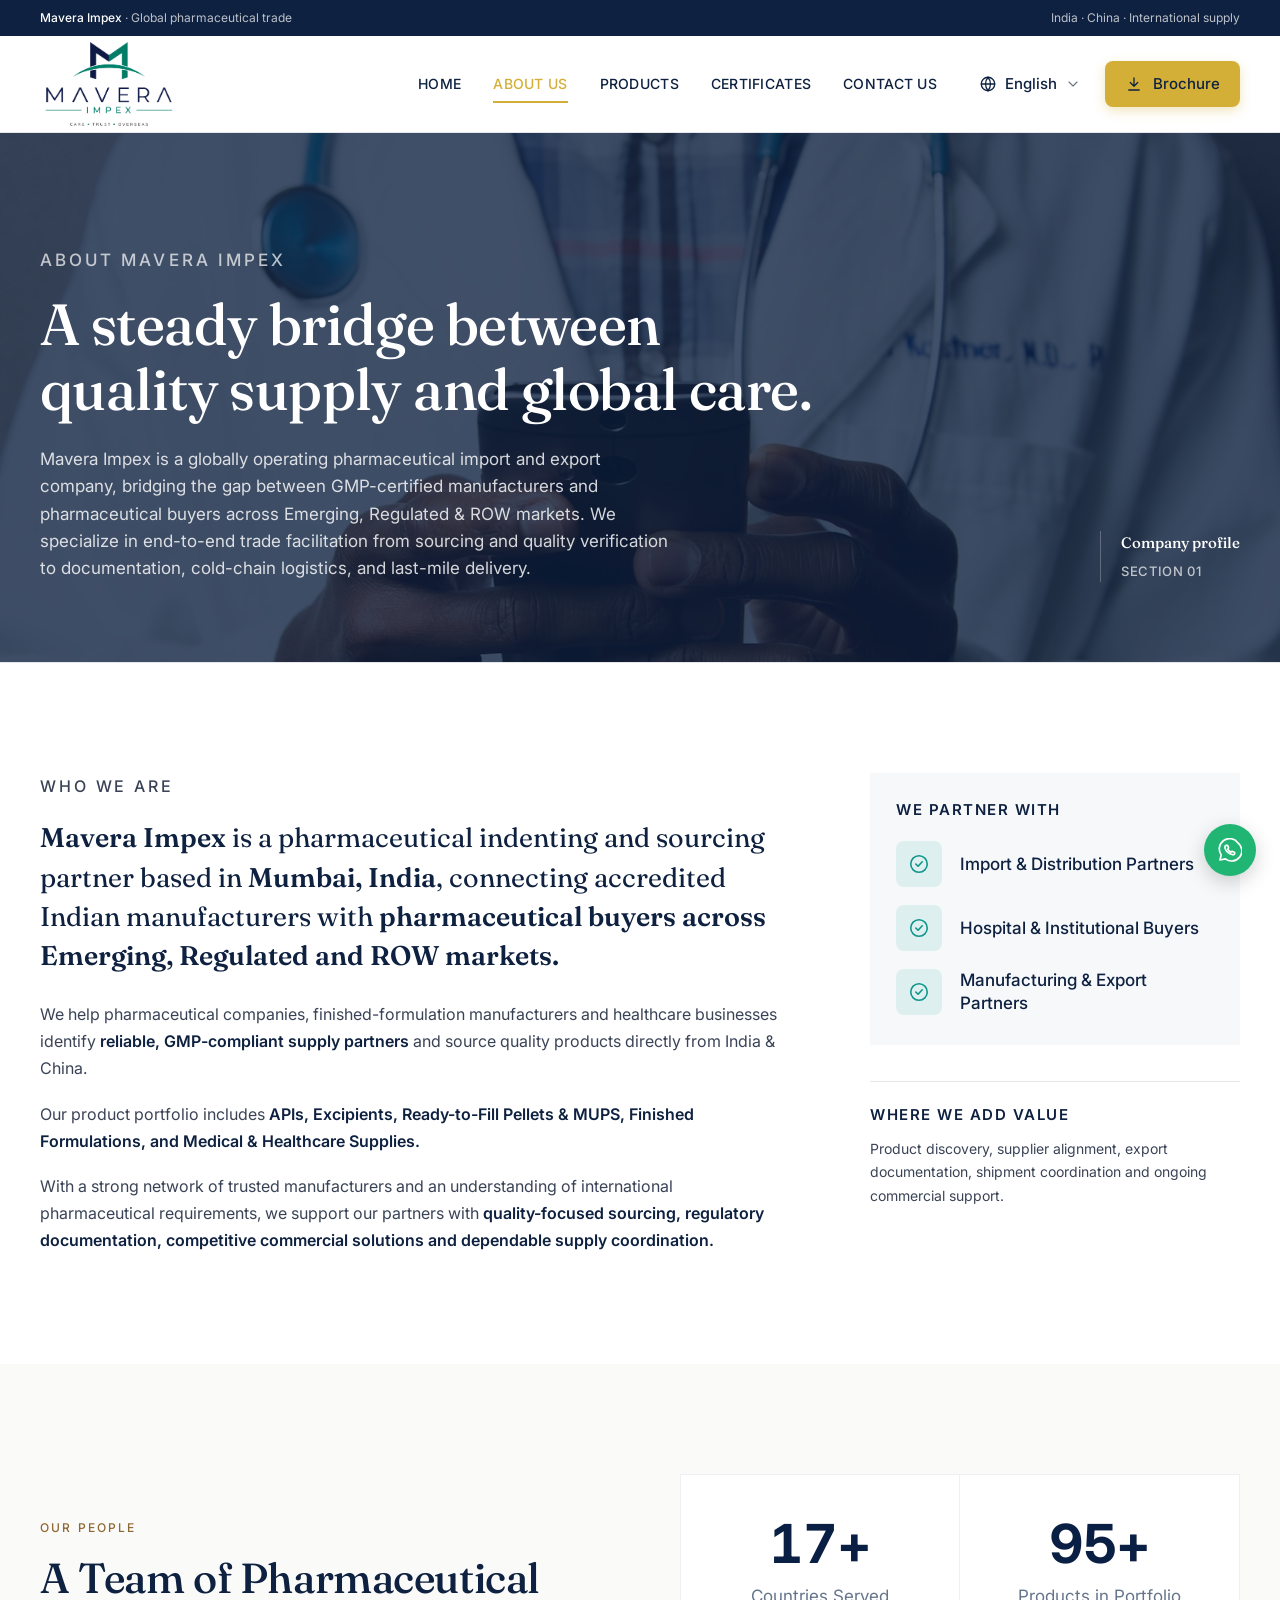
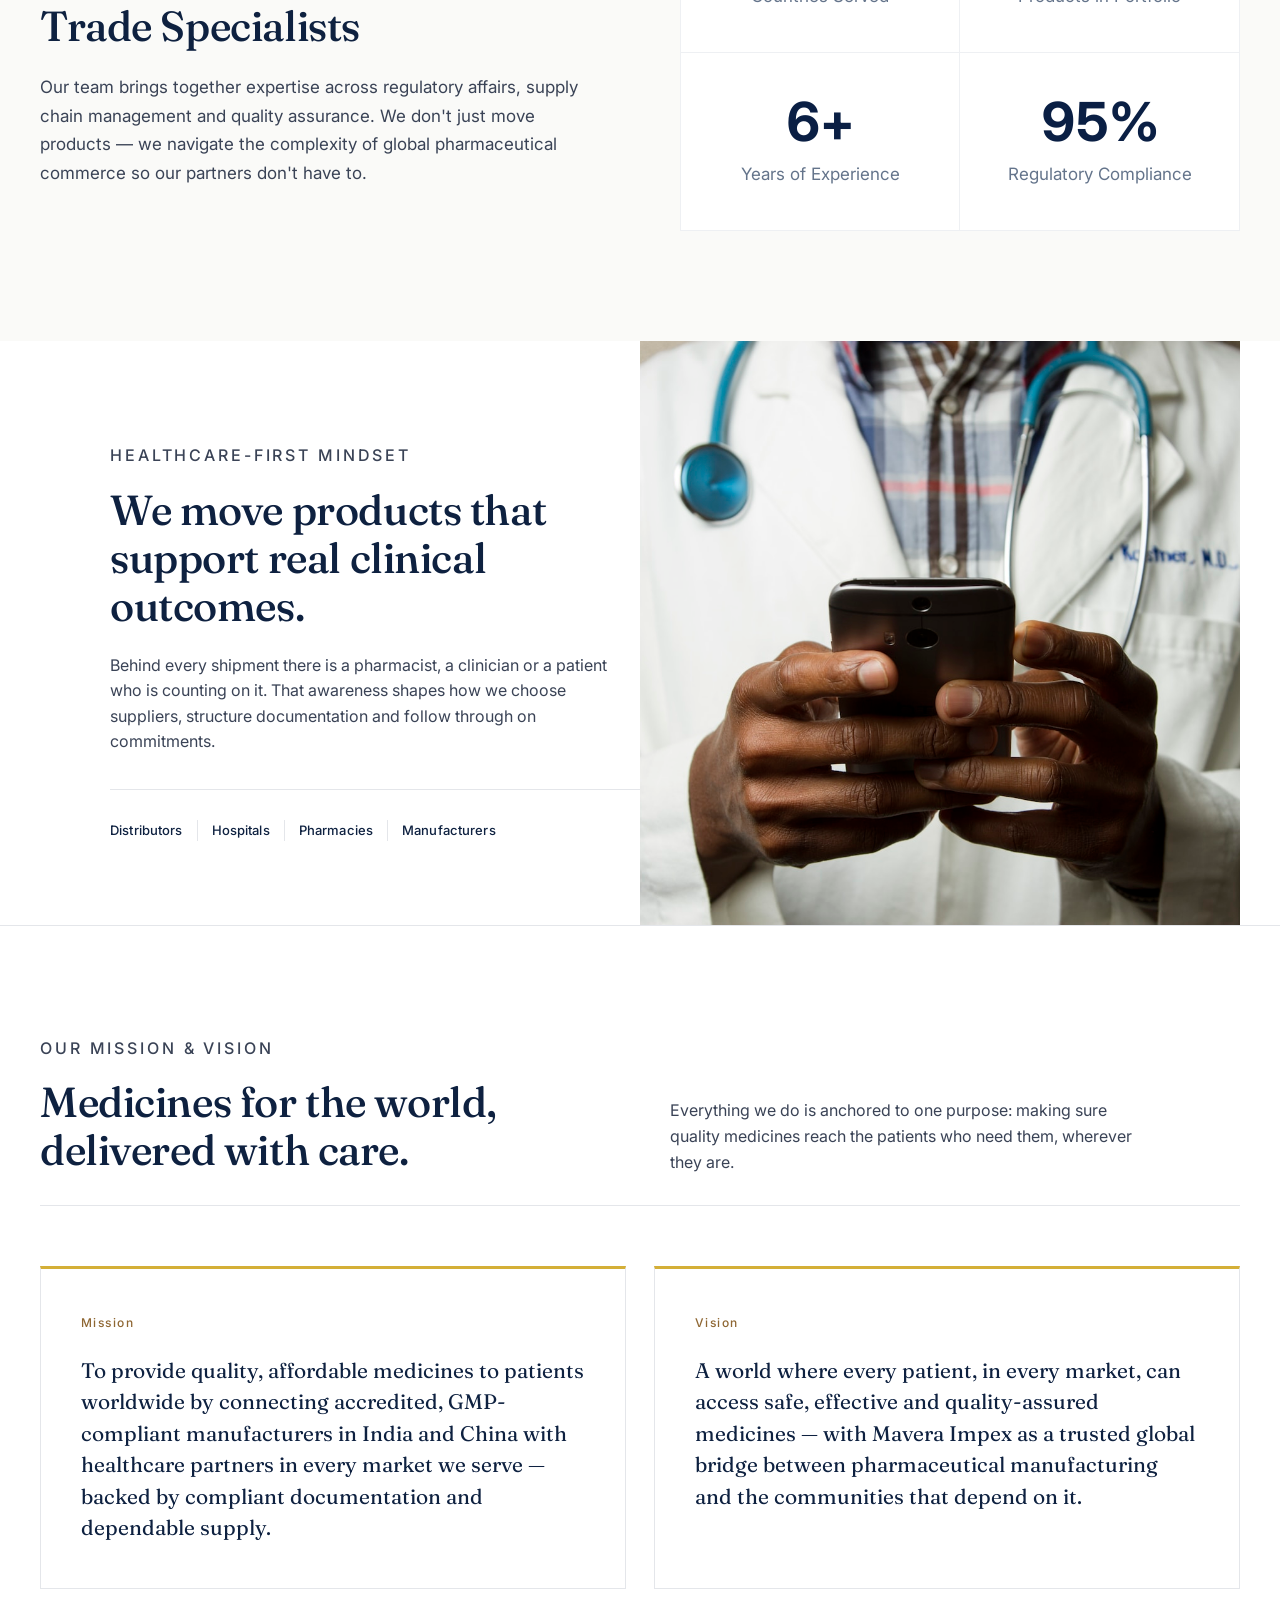
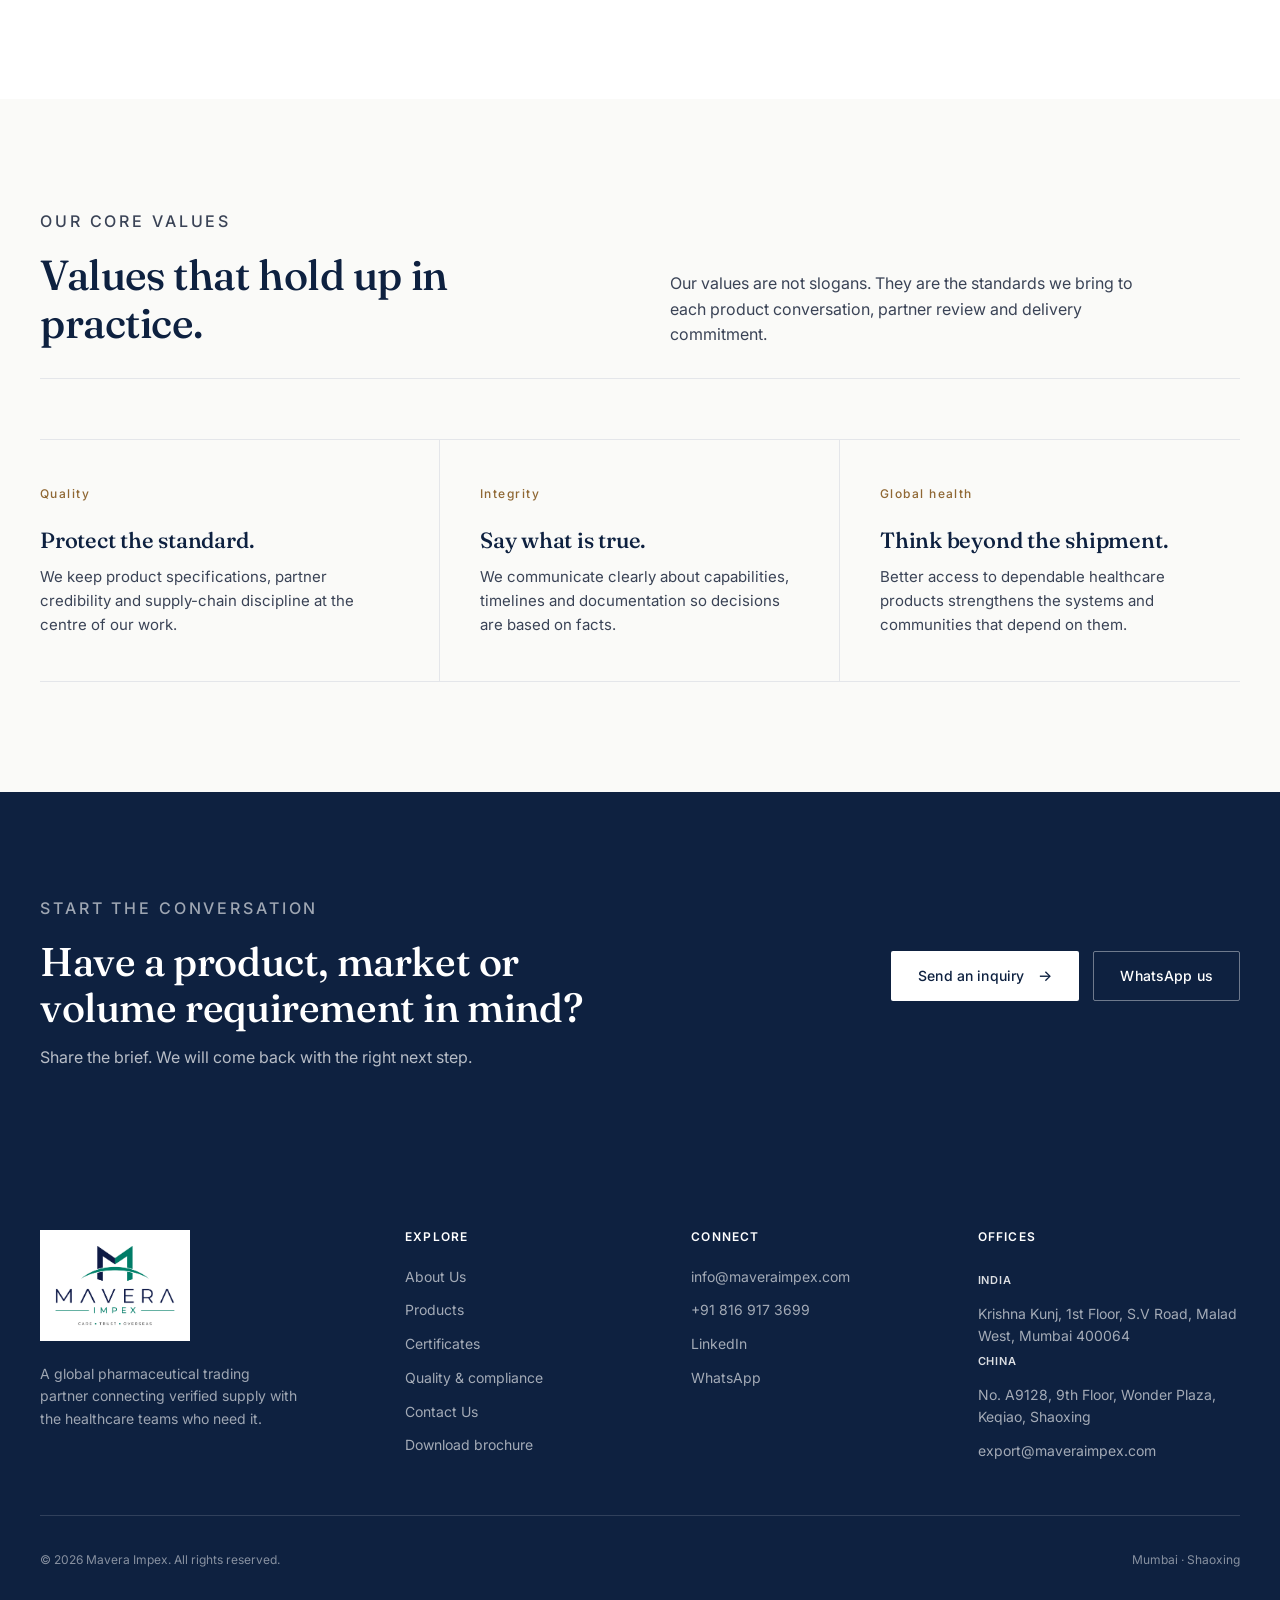
==== commit c1ae8b7b: "Apply client website changes: nav, home slider, about, products, certificates - Nav: Home, About Us," ====
--- a/about.html
+++ b/about.html
@@ -14,28 +14,26 @@
       <div>
         <p class="eyebrow">About Mavera Impex</p>
         <h1>A steady bridge between quality supply and global care.</h1>
-        <p>We are a pharmaceutical import and export company built around dependable relationships, disciplined execution and a clear understanding of how healthcare products move across borders.</p>
+        <p>Mavera Impex is a globally operating pharmaceutical import and export company, bridging the gap between GMP-certified manufacturers and pharmaceutical buyers across Emerging, Regulated &amp; ROW markets. We specialize in end-to-end trade facilitation from sourcing and quality verification to documentation, cold-chain logistics, and last-mile delivery.</p>
       </div>
       <div class="page-index"><span>Company profile</span>Section 01</div>
     </div></section>
 
     <section class="section"><div class="container content-grid">
       <div class="content-copy">
-        <p class="eyebrow">Our background</p>
-        <h2>Trade knowledge, made accountable.</h2>
-        <p>Mavera Impex was created to give international distributors, hospitals, pharmacies and manufacturing partners a more direct way to access quality-assured pharmaceutical and healthcare products.</p>
-        <p>We bring together supplier identification, commercial coordination and export support, helping each requirement move from an early brief to a practical, documented supply plan. Our India and China offices give us a grounded view of regional manufacturing and international market needs.</p>
-        <h3>Our commitment</h3>
-        <p>We respect the standards that healthcare demands. Every partnership is approached with care for product integrity, clear communication and the long-term reputation of the teams we serve.</p>
+        <p class="eyebrow">Who we are</p>
+        <p class="about-lead"><strong>Mavera Impex</strong> is a pharmaceutical indenting and sourcing partner based in <strong>Mumbai, India</strong>, connecting accredited Indian manufacturers with <strong>pharmaceutical buyers across Emerging, Regulated and ROW markets.</strong></p>
+        <p>We help pharmaceutical companies, finished-formulation manufacturers and healthcare businesses identify <strong>reliable, GMP-compliant supply partners</strong> and source quality products directly from India &amp; China.</p>
+        <p>Our product portfolio includes <strong>APIs, Excipients, Ready-to-Fill Pellets &amp; MUPS, Finished Formulations, and Medical &amp; Healthcare Supplies.</strong></p>
+        <p>With a strong network of trusted manufacturers and an understanding of international pharmaceutical requirements, we support our partners with <strong>quality-focused sourcing, regulatory documentation, competitive commercial solutions and dependable supply coordination.</strong></p>
       </div>
       <aside>
-        <div class="side-note">
-          <h3>Who we work with</h3>
-          <ul>
-            <li>International distributors</li>
-            <li>Hospital and clinic networks</li>
-            <li>Retail pharmacy groups</li>
-            <li>Healthcare manufacturers</li>
+        <div class="partner-box">
+          <h3>We partner with</h3>
+          <ul class="partner-list">
+            <li><span class="partner-icon"><svg xmlns="http://www.w3.org/2000/svg" viewBox="0 0 24 24" fill="none" stroke="currentColor" stroke-width="1.7" stroke-linecap="round" stroke-linejoin="round" aria-hidden="true"><circle cx="12" cy="12" r="9"/><path d="m8.5 12 2.5 2.5 4.5-5"/></svg></span>Import &amp; Distribution Partners</li>
+            <li><span class="partner-icon"><svg xmlns="http://www.w3.org/2000/svg" viewBox="0 0 24 24" fill="none" stroke="currentColor" stroke-width="1.7" stroke-linecap="round" stroke-linejoin="round" aria-hidden="true"><circle cx="12" cy="12" r="9"/><path d="m8.5 12 2.5 2.5 4.5-5"/></svg></span>Hospital &amp; Institutional Buyers</li>
+            <li><span class="partner-icon"><svg xmlns="http://www.w3.org/2000/svg" viewBox="0 0 24 24" fill="none" stroke="currentColor" stroke-width="1.7" stroke-linecap="round" stroke-linejoin="round" aria-hidden="true"><circle cx="12" cy="12" r="9"/><path d="m8.5 12 2.5 2.5 4.5-5"/></svg></span>Manufacturing &amp; Export Partners</li>
           </ul>
         </div>
         <div class="side-note">
@@ -43,6 +41,20 @@
           <p>Product discovery, supplier alignment, export documentation, shipment coordination and ongoing commercial support.</p>
         </div>
       </aside>
+    </div></section>
+
+    <section class="section section-alt"><div class="container team-grid">
+      <div class="team-copy">
+        <p class="eyebrow">Our people</p>
+        <h2>A Team of Pharmaceutical Trade Specialists</h2>
+        <p>Our team brings together expertise across regulatory affairs, supply chain management and quality assurance. We don't just move products &mdash; we navigate the complexity of global pharmaceutical commerce so our partners don't have to.</p>
+      </div>
+      <div class="stats-grid" data-stats>
+        <div class="stat-item"><strong data-count="18" data-suffix="+">18+</strong><span>Countries Served</span></div>
+        <div class="stat-item"><strong data-count="100" data-suffix="+">100+</strong><span>Products in Portfolio</span></div>
+        <div class="stat-item"><strong data-count="6" data-suffix="+">6+</strong><span>Years of Experience</span></div>
+        <div class="stat-item"><strong data-count="100" data-suffix="%">100%</strong><span>Regulatory Compliance</span></div>
+      </div>
     </div></section>
 
     <section class="imagery-band"><div class="container imagery-inner">
@@ -55,24 +67,44 @@
       <div class="imagery-photo"><img src="assets/photos/lab-research.jpg" alt="Healthcare professional working in a clinical setting" loading="lazy" /></div>
     </div></section>
 
+    <section class="section"><div class="container">
+      <div class="section-head">
+        <div>
+          <p class="eyebrow">Our mission &amp; vision</p>
+          <h2>Medicines for the world, delivered with care.</h2>
+        </div>
+        <p>Everything we do is anchored to one purpose: making sure quality medicines reach the patients who need them, wherever they are.</p>
+      </div>
+      <div class="mv-grid">
+        <article class="mv-card">
+          <span class="number">Mission</span>
+          <p>To provide quality, affordable medicines to patients worldwide by connecting accredited, GMP-compliant manufacturers in India and China with healthcare partners in every market we serve &mdash; backed by compliant documentation and dependable supply.</p>
+        </article>
+        <article class="mv-card">
+          <span class="number">Vision</span>
+          <p>A world where every patient, in every market, can access safe, effective and quality-assured medicines &mdash; with Mavera Impex as a trusted global bridge between pharmaceutical manufacturing and the communities that depend on it.</p>
+        </article>
+      </div>
+    </div></section>
+
     <section class="section section-alt"><div class="container">
       <div class="section-head">
         <div>
-          <p class="eyebrow">What guides us</p>
+          <p class="eyebrow">Our core values</p>
           <h2>Values that hold up in practice.</h2>
         </div>
         <p>Our values are not slogans. They are the standards we bring to each product conversation, partner review and delivery commitment.</p>
       </div>
       <div class="values-grid">
         <div class="value-card">
+          <span class="number">Quality</span>
+          <h3>Protect the standard.</h3>
+          <p>We keep product specifications, partner credibility and supply-chain discipline at the centre of our work.</p>
+        </div>
+        <div class="value-card">
           <span class="number">Integrity</span>
           <h3>Say what is true.</h3>
           <p>We communicate clearly about capabilities, timelines and documentation so decisions are based on facts.</p>
-        </div>
-        <div class="value-card">
-          <span class="number">Quality</span>
-          <h3>Protect the standard.</h3>
-          <p>We keep product specifications, partner credibility and supply-chain discipline at the centre of our work.</p>
         </div>
         <div class="value-card">
           <span class="number">Global health</span>
@@ -82,22 +114,16 @@
       </div>
     </div></section>
 
-    <section class="section"><div class="container content-grid">
-      <div class="content-copy">
-        <p class="eyebrow">Mission</p>
-        <h2>Make reliable healthcare supply easier to reach.</h2>
-        <p>Our mission is to connect credible pharmaceutical manufacturers with responsible global buyers through a focused, transparent and commercially practical trade experience.</p>
+    <section class="cta-band"><div class="container cta-band-inner">
+      <div>
+        <p class="eyebrow">Start the conversation</p>
+        <h2>Have a product, market or volume requirement in mind?</h2>
+        <p>Share the brief. We will come back with the right next step.</p>
       </div>
-      <aside>
-        <div class="side-note">
-          <h3>Vision</h3>
-          <p>To be the trusted cross-border partner behind resilient healthcare supply chains in every market we serve.</p>
-        </div>
-        <div class="side-note">
-          <h3>Standards in action</h3>
-          <p>We commit to international healthcare expectations and to the local requirements that make each market unique.</p>
-        </div>
-      </aside>
+      <div class="hero-actions">
+        <a class="btn btn-primary btn-arrow" href="contact.html">Send an inquiry</a>
+        <a class="btn btn-ghost" href="https://wa.me/918169173699" target="_blank" rel="noreferrer">WhatsApp us</a>
+      </div>
     </div></section>
   </main>
   <div data-site-footer></div>
--- a/styles.css
+++ b/styles.css
@@ -5,6 +5,10 @@
   --navy-2: #16305a;
   --accent: #b48645;
   --accent-dark: #8f6733;
+  --gold: #d4af37;
+  --gold-dark: #a8861f;
+  --teal: #0d9488;
+  --teal-soft: #deefef;
   --ink: #14213d;
   --body: #3a4356;
   --muted: #6b7280;
@@ -73,35 +77,95 @@
 .brand { display: flex; align-items: center; gap: 12px; }
 .brand img { width: 138px; height: auto; }
 
-.main-nav { display: flex; align-items: center; gap: 34px; font-size: 14px; font-weight: 500; color: var(--ink); }
-.main-nav a { position: relative; padding: 28px 0; color: var(--ink); }
-.main-nav a:hover { color: var(--accent-dark); }
-.main-nav a[aria-current='page'] { color: var(--accent-dark); }
-.main-nav a[aria-current='page']::after {
+.main-nav { display: flex; align-items: center; gap: 40px; color: var(--navy); }
+.nav-links { display: flex; align-items: center; gap: 32px; font-size: 14px; font-weight: 500; letter-spacing: .02em; text-transform: uppercase; }
+.nav-links a { position: relative; padding: 28px 0; color: var(--navy); white-space: nowrap; }
+.nav-links a:hover { color: var(--gold-dark); }
+.nav-links a[aria-current='page'] { color: var(--gold); }
+.nav-links a[aria-current='page']::after {
   content: '';
   position: absolute;
-  left: 0; right: 0; bottom: 22px;
-  height: 1px;
-  background: var(--accent);
-}
-
-.nav-cta {
+  left: 0; right: 0; bottom: 20px;
+  height: 2px;
+  background: var(--gold);
+}
+.nav-tools { display: flex; align-items: center; gap: 22px; }
+
+/* Language picker */
+.lang { position: relative; }
+.lang-toggle {
   display: inline-flex;
   align-items: center;
+  gap: 8px;
+  padding: 8px 2px;
+  border: 0;
+  background: transparent;
+  color: var(--navy);
+  font-size: 15px;
+  font-weight: 500;
+  white-space: nowrap;
+}
+.lang-toggle svg:last-child { color: var(--muted); transition: transform .2s ease; }
+.lang-toggle[aria-expanded='true'] svg:last-child { transform: rotate(180deg); }
+.lang-toggle:hover { color: var(--gold-dark); }
+.lang-menu {
+  position: absolute;
+  top: calc(100% + 12px);
+  right: 0;
+  z-index: 40;
+  width: 250px;
+  padding: 10px;
+  background: #fff;
+  border: 1px solid var(--line);
+  box-shadow: 0 18px 40px rgba(14,33,64,.14);
+}
+.lang-menu[hidden] { display: none; }
+.lang-menu input {
+  width: 100%;
+  height: 40px;
+  padding: 0 12px;
+  border: 1px solid var(--line);
+  border-radius: var(--radius);
+  color: var(--ink);
+  font-size: 14px;
+  outline: 0;
+}
+.lang-menu input:focus { border-color: var(--navy); }
+.lang-menu ul { list-style: none; margin: 8px 0 0; padding: 0; max-height: 300px; overflow-y: auto; }
+.lang-menu li {
+  padding: 9px 12px;
+  color: var(--body);
+  font-size: 14px;
+  cursor: pointer;
+  outline: 0;
+}
+.lang-menu li:hover, .lang-menu li:focus { background: var(--mist); color: var(--navy); }
+.lang-menu li[aria-selected='true'] { color: var(--gold-dark); font-weight: 600; }
+.lang-empty { padding: 12px; color: var(--muted); font-size: 13px; }
+
+/* Brochure button */
+.nav-brochure {
+  display: inline-flex;
+  align-items: center;
   gap: 10px;
-  padding: 12px 22px;
-  color: #fff;
-  background: var(--navy);
-  font-size: 13px;
-  font-weight: 500;
-  letter-spacing: .01em;
-  border-radius: var(--radius);
-}
-.main-nav a.nav-cta,
-.main-nav a.nav-cta:hover,
-.main-nav a.nav-cta[aria-current='page'] { color: #fff; }
-.main-nav a.nav-cta:hover { background: var(--navy-2); }
-.main-nav a.nav-cta::after { display: none; }
+  height: 46px;
+  padding: 0 20px;
+  border-radius: 8px;
+  background: var(--gold);
+  color: var(--navy);
+  font-size: 15px;
+  font-weight: 500;
+  white-space: nowrap;
+  box-shadow: 0 4px 12px rgba(212,175,55,.32);
+  transition: background .2s ease, box-shadow .2s ease;
+}
+.nav-brochure:hover { background: #c9a42d; box-shadow: 0 6px 16px rgba(212,175,55,.42); }
+
+/* Hide Google Translate chrome; keep its engine */
+#google_translate_element { position: absolute; width: 1px; height: 1px; overflow: hidden; clip: rect(0 0 0 0); }
+iframe.skiptranslate, .goog-te-banner-frame, #goog-gt-tt, .goog-te-balloon-frame, .VIpgJd-ZVi9od-ORHb-OEVmcd, .VIpgJd-ZVi9od-aZ2wEe-wOHMyf { display: none !important; }
+body { top: 0 !important; }
+.goog-text-highlight { background: none !important; box-shadow: none !important; }
 
 .menu-toggle { display: none; border: 0; background: transparent; padding: 8px; color: var(--ink); }
 .menu-toggle svg { width: 22px; height: 22px; }
@@ -150,32 +214,6 @@
 .btn-whatsapp { border-color: #cdd3da; color: var(--ink); background: transparent; }
 .btn-whatsapp:hover { background: #f4f5f7; }
 
-/* ---------- Hero ---------- */
-.hero {
-  padding: 0;
-  border-bottom: 1px solid var(--line);
-  background: var(--white);
-}
-.hero-grid {
-  display: grid;
-  grid-template-columns: minmax(0, 1.05fr) minmax(0, 1fr);
-  gap: 0;
-  min-height: 560px;
-  align-items: stretch;
-}
-.hero-copy {
-  padding: 90px 60px 90px 0;
-  display: flex;
-  flex-direction: column;
-  justify-content: center;
-}
-.hero-copy > p:not(.eyebrow) {
-  max-width: 540px;
-  margin-top: 26px;
-  color: var(--body);
-  font-size: 18px;
-  line-height: 1.6;
-}
 .hero-actions {
   display: flex;
   flex-wrap: wrap;
@@ -183,38 +221,132 @@
   gap: 14px;
   margin-top: 40px;
 }
-.hero-figure {
+
+/* ---------- Hero slider ---------- */
+.hero-slider {
   position: relative;
-  margin: 0;
+  min-height: clamp(560px, 82vh, 720px);
   overflow: hidden;
-}
-.hero-figure > img {
+  background: var(--navy);
+  color: #fff;
+}
+.slide {
   position: absolute;
   inset: 0;
-  width: 100%;
-  height: 100%;
-  object-fit: cover;
-}
-.hero-figcaption {
+  display: flex;
+  align-items: center;
+  opacity: 0;
+  visibility: hidden;
+  transition: opacity 1s ease, visibility 0s linear 1s;
+}
+.slide.is-active { opacity: 1; visibility: visible; transition: opacity 1s ease; z-index: 1; }
+.slide::before {
+  content: '';
   position: absolute;
-  left: 30px;
-  right: 30px;
-  bottom: 30px;
-  padding: 22px 26px;
-  background: rgba(255,255,255,.94);
-  border-left: 2px solid var(--accent);
-}
-.hero-figcaption h2 {
-  color: var(--navy);
-  font-size: 19px;
-  line-height: 1.35;
-  max-width: 460px;
-  font-family: 'Inter', sans-serif;
-  font-weight: 500;
-  letter-spacing: -0.005em;
-}
-.hero-tag { display: none; }
-.hero-meta { display: none; }
+  inset: 0;
+  background-image: var(--bg);
+  background-size: cover;
+  background-position: center;
+  transform: scale(1.12);
+  transition: transform 8s ease-out;
+}
+.slide.is-active::before { transform: scale(1); }
+.slide::after {
+  content: '';
+  position: absolute;
+  inset: 0;
+  background:
+    linear-gradient(90deg, rgba(14,33,64,.94) 0%, rgba(14,33,64,.82) 42%, rgba(14,33,64,.35) 100%),
+    linear-gradient(0deg, rgba(14,33,64,.55) 0%, rgba(14,33,64,0) 40%);
+}
+.slide-inner { position: relative; z-index: 1; padding: 80px 0 120px; }
+.slide-inner > * { max-width: 820px; }
+.slide .slide-title { font-size: clamp(36px, 4.6vw, 58px); }
+.slide .eyebrow { color: var(--gold); }
+.slide h1, .slide .slide-title {
+  color: #fff;
+  font-size: clamp(38px, 5.2vw, 66px);
+  line-height: 1.08;
+  font-weight: 500;
+}
+.slide-lead {
+  margin-top: 24px;
+  color: rgba(255,255,255,.84);
+  font-size: 17px;
+  line-height: 1.7;
+  max-width: 680px;
+}
+.slide-chips { display: flex; flex-wrap: wrap; gap: 10px; margin: 30px 0 0; padding: 0; list-style: none; }
+.slide-chips li {
+  padding: 9px 16px;
+  border: 1px solid rgba(255,255,255,.28);
+  background: rgba(255,255,255,.06);
+  backdrop-filter: blur(4px);
+  color: #fff;
+  font-size: 14px;
+  font-weight: 500;
+  letter-spacing: .02em;
+}
+.slide-chips-pipe { gap: 0; }
+.slide-chips-pipe li { border: 0; background: none; backdrop-filter: none; padding: 4px 18px; border-left: 1px solid rgba(212,175,55,.7); font-size: 17px; letter-spacing: .03em; }
+.slide-chips-pipe li:first-child { padding-left: 0; border-left: 0; }
+
+/* Entry animation for the active slide's copy */
+.slide-inner > * { opacity: 0; transform: translateY(22px); transition: opacity .7s ease, transform .7s ease; }
+.slide.is-active .slide-inner > * { opacity: 1; transform: none; }
+.slide.is-active .slide-inner > :nth-child(2) { transition-delay: .12s; }
+.slide.is-active .slide-inner > :nth-child(3) { transition-delay: .24s; }
+.slide.is-active .slide-inner > :nth-child(4) { transition-delay: .36s; }
+.slide.is-active .slide-inner > :nth-child(5) { transition-delay: .48s; }
+
+.btn-gold { background: var(--gold); color: var(--navy); }
+.btn-gold:hover { background: #c9a42d; }
+.btn-ghost-light { border-color: rgba(255,255,255,.5); color: #fff; background: transparent; }
+.btn-ghost-light:hover { background: #fff; color: var(--navy); }
+
+.slider-controls {
+  position: absolute;
+  left: 0; right: 0; bottom: 40px;
+  z-index: 2;
+  display: flex;
+  align-items: center;
+  justify-content: space-between;
+  gap: 20px;
+}
+.slider-dots { display: flex; gap: 10px; }
+.slider-dots button {
+  width: 56px;
+  height: 22px;
+  padding: 0;
+  border: 0;
+  background: transparent;
+  display: flex;
+  align-items: center;
+}
+.slider-dots span { position: relative; display: block; width: 100%; height: 3px; background: rgba(255,255,255,.3); overflow: hidden; }
+.slider-dots span::after { content: ''; position: absolute; inset: 0; background: var(--gold); transform: scaleX(0); transform-origin: left; }
+.slider-dots button[aria-selected='true'] span::after { animation: slide-progress var(--slide-duration, 6.5s) linear forwards; }
+.hero-slider.is-paused .slider-dots button[aria-selected='true'] span::after { animation-play-state: paused; }
+@keyframes slide-progress { to { transform: scaleX(1); } }
+.slider-arrows { display: flex; gap: 10px; }
+.slider-arrow {
+  width: 48px;
+  height: 48px;
+  display: grid;
+  place-items: center;
+  border: 1px solid rgba(255,255,255,.4);
+  background: rgba(14,33,64,.3);
+  color: #fff;
+  transition: background .2s ease, border-color .2s ease, color .2s ease;
+}
+.slider-arrow:hover { background: var(--gold); border-color: var(--gold); color: var(--navy); }
+.slider-arrow svg { width: 20px; height: 20px; }
+
+@media (prefers-reduced-motion: reduce) {
+  .slide, .slide::before, .slide-inner > * { transition: none !important; }
+  .slide::before { transform: none; }
+  .slider-dots button[aria-selected='true'] span::after { animation: none; transform: scaleX(1); }
+}
 
 /* ---------- Stat strip ---------- */
 .stat-strip {
@@ -282,7 +414,8 @@
   font-size: 13px;
   font-weight: 500;
   letter-spacing: .01em;
-  padding: 0 22px;
+  padding: 0 14px;
+  margin: 4px 0;
   border-right: 1px solid var(--line);
 }
 .imagery-tags span:first-child { padding-left: 0; }
@@ -303,6 +436,14 @@
   border-bottom: 1px solid var(--line);
 }
 .section-head p { max-width: 480px; color: var(--body); font-size: 16px; }
+.pull-quote {
+  margin: 0;
+  max-width: 500px;
+  padding-left: 22px;
+  border-left: 2px solid var(--gold);
+  color: var(--navy);
+  font: italic 500 20px/1.45 'Fraunces', Georgia, serif;
+}
 
 .intro-grid {
   display: grid;
@@ -327,7 +468,7 @@
 /* ---------- Category grid ---------- */
 .category-grid {
   display: grid;
-  grid-template-columns: repeat(4, 1fr);
+  grid-template-columns: repeat(3, 1fr);
   gap: 0;
   border-top: 1px solid var(--line);
 }
@@ -340,7 +481,8 @@
   background: var(--white);
   min-height: 280px;
 }
-.category-card:last-child { border-right: 0; }
+.category-card:nth-child(3n) { border-right: 0; }
+.category-card:hover h3 { color: var(--gold-dark); }
 .category-icon {
   width: 34px;
   height: 34px;
@@ -549,6 +691,96 @@
 }
 .side-note li:last-child { border-bottom: 0; }
 
+/* ---------- About ---------- */
+.content-copy .about-lead {
+  color: var(--navy);
+  font-family: 'Fraunces', Georgia, serif;
+  font-size: clamp(22px, 2.2vw, 27px);
+  line-height: 1.45;
+  margin-bottom: 26px;
+}
+.content-copy strong { color: var(--navy); font-weight: 600; }
+.content-copy .about-lead strong { font-weight: 600; }
+
+.partner-box { padding: 28px 26px 12px; background: #f6f8fa; }
+.partner-box h3 {
+  color: var(--navy);
+  font: 600 15px/1.2 'Inter', sans-serif;
+  letter-spacing: .1em;
+  text-transform: uppercase;
+}
+.partner-list { list-style: none; margin: 22px 0 0; padding: 0; }
+.partner-list li {
+  display: flex;
+  align-items: center;
+  gap: 18px;
+  padding-bottom: 18px;
+  color: var(--navy);
+  font-size: 17px;
+  font-weight: 500;
+  line-height: 1.35;
+}
+.partner-icon {
+  flex: 0 0 auto;
+  width: 46px;
+  height: 46px;
+  display: grid;
+  place-items: center;
+  border-radius: 8px;
+  background: var(--teal-soft);
+  color: var(--teal);
+}
+.partner-icon svg { width: 22px; height: 22px; }
+.partner-box + .side-note { margin-top: 36px; }
+
+.team-grid {
+  display: grid;
+  grid-template-columns: minmax(0, 1fr) minmax(0, 1fr);
+  gap: 80px;
+  align-items: center;
+}
+.team-copy h2 { max-width: 520px; }
+.team-copy p:not(.eyebrow) { margin-top: 22px; max-width: 540px; color: var(--body); font-size: 17px; line-height: 1.7; }
+.stats-grid {
+  display: grid;
+  grid-template-columns: repeat(2, 1fr);
+  background: #fff;
+  border: 1px solid var(--line-2);
+}
+.stat-item {
+  padding: 42px 24px;
+  text-align: center;
+  border-right: 1px solid var(--line-2);
+  border-bottom: 1px solid var(--line-2);
+}
+.stat-item:nth-child(2n) { border-right: 0; }
+.stat-item:nth-last-child(-n+2) { border-bottom: 0; }
+.stat-item strong {
+  display: block;
+  color: #0a1f44;
+  font: 700 clamp(40px, 4.2vw, 54px)/1 'Inter', sans-serif;
+  letter-spacing: -0.02em;
+  font-variant-numeric: tabular-nums;
+}
+.stat-item span { display: block; margin-top: 12px; color: #64748b; font-size: 17px; }
+
+.mv-grid {
+  display: grid;
+  grid-template-columns: repeat(2, 1fr);
+  gap: 28px;
+}
+.mv-card {
+  padding: 40px 40px 44px;
+  border: 1px solid var(--line);
+  border-top: 3px solid var(--gold);
+  background: #fff;
+}
+.mv-card p {
+  margin-top: 20px;
+  color: var(--navy);
+  font: 400 21px/1.5 'Fraunces', Georgia, serif;
+}
+
 /* ---------- Values ---------- */
 .values-grid {
   display: grid;
@@ -577,21 +809,22 @@
 /* ---------- Portfolio ---------- */
 .portfolio-grid {
   display: grid;
-  grid-template-columns: 1fr 1fr;
+  grid-template-columns: repeat(3, 1fr);
   gap: 0;
   border-top: 1px solid var(--line);
 }
 .portfolio-card {
-  padding: 44px 44px 48px 0;
+  display: flex;
+  flex-direction: column;
+  padding: 40px 34px 40px;
   background: transparent;
   border-right: 1px solid var(--line);
   border-bottom: 1px solid var(--line);
-}
-.portfolio-card:nth-child(2), .portfolio-card:nth-child(4) {
-  border-right: 0;
-  padding-left: 44px;
-}
-.portfolio-card:nth-child(3) { padding-right: 44px; }
+  transition: background .2s ease;
+}
+.portfolio-card:nth-child(3n) { border-right: 0; }
+.portfolio-card:hover { background: var(--paper); }
+.portfolio-card:hover h3 { color: var(--gold-dark); }
 .portfolio-card h3 {
   margin-top: 16px;
   font-family: 'Fraunces', Georgia, serif;
@@ -601,38 +834,12 @@
   max-width: 320px;
 }
 .portfolio-card p {
-  margin-top: 16px;
+  margin-top: 14px;
   color: var(--body);
   font-size: 15px;
   max-width: 460px;
-  line-height: 1.65;
-}
-.portfolio-list {
-  margin: 24px 0 0;
-  padding: 0;
-  list-style: none;
-}
-.portfolio-list li {
-  display: inline-block;
-  padding: 6px 0;
-  margin-right: 24px;
-  color: var(--body);
-  font-size: 13px;
-  font-weight: 500;
-  position: relative;
-}
-.portfolio-list li::before {
-  content: '';
-  display: inline-block;
-  width: 4px;
-  height: 4px;
-  background: var(--accent);
-  border-radius: 50%;
-  margin-right: 8px;
-  vertical-align: middle;
-  transform: translateY(-2px);
-}
-.portfolio-mark { display: none; }
+  line-height: 1.6;
+}
 
 /* ---------- Directory / Table ---------- */
 .directory { margin-top: 90px; padding-top: 60px; border-top: 1px solid var(--line); }
@@ -658,25 +865,97 @@
 }
 .search-box input:focus { border-color: var(--navy); }
 .search-box svg { position: absolute; left: 16px; top: 14px; width: 18px; color: var(--muted); }
-.product-table-wrap { overflow-x: auto; border: 1px solid var(--line); }
-.product-table { width: 100%; border-collapse: collapse; min-width: 680px; }
-.product-table th, .product-table td {
-  padding: 20px 22px;
-  border-bottom: 1px solid var(--line);
-  text-align: left;
-  font-size: 14px;
-}
-.product-table th {
-  color: var(--navy);
+.dir-chips { display: flex; flex-wrap: wrap; gap: 8px; margin-bottom: 40px; }
+.dir-chip {
+  padding: 9px 16px;
+  border: 1px solid var(--line);
+  border-radius: 999px;
+  background: #fff;
+  color: var(--navy);
+  font-size: 13px;
+  font-weight: 500;
+  transition: background .2s ease, border-color .2s ease, color .2s ease;
+}
+.dir-chip:hover { border-color: var(--navy); }
+.dir-chip[aria-pressed='true'] { background: var(--navy); border-color: var(--navy); color: #fff; }
+
+.dir-group { padding: 44px 0 50px; border-top: 1px solid var(--line); scroll-margin-top: 110px; }
+.dir-group[hidden], .dir-sub[hidden], .dir-item[hidden] { display: none; }
+.dir-group-head { display: flex; align-items: end; justify-content: space-between; gap: 20px; margin-bottom: 26px; }
+.dir-group-head h3 { margin-top: 12px; font-size: 28px; }
+.dir-count {
+  flex: 0 0 auto;
+  padding: 6px 12px;
   background: var(--paper);
+  border: 1px solid var(--line);
+  color: var(--accent-dark);
   font-size: 12px;
   font-weight: 600;
+  letter-spacing: .06em;
   text-transform: uppercase;
-  letter-spacing: .08em;
-}
-.product-table td { color: var(--body); }
-.product-table tr:last-child td { border-bottom: 0; }
-.product-table .availability { color: var(--accent-dark); font-weight: 500; }
+}
+.dir-sub + .dir-sub { margin-top: 30px; }
+.dir-sub h4 {
+  margin-bottom: 12px;
+  color: var(--navy);
+  font: 600 13px/1.3 'Inter', sans-serif;
+  letter-spacing: .1em;
+  text-transform: uppercase;
+}
+.dir-list {
+  display: grid;
+  grid-template-columns: repeat(3, minmax(0, 1fr));
+  gap: 0 36px;
+  margin: 0;
+  padding: 0;
+  list-style: none;
+}
+.dir-list-wide { grid-template-columns: repeat(2, minmax(0, 1fr)); }
+.dir-item {
+  position: relative;
+  padding: 13px 0 13px 16px;
+  border-bottom: 1px solid var(--line-2);
+  color: var(--ink);
+  font-size: 15px;
+  line-height: 1.45;
+}
+.dir-item::before {
+  content: '';
+  position: absolute;
+  left: 0; top: 21px;
+  width: 5px; height: 5px;
+  border-radius: 50%;
+  background: var(--gold);
+}
+.dir-subs { margin: 6px 0 0; padding: 0; list-style: none; }
+.dir-subs li { color: var(--body); font-size: 13px; line-height: 1.5; }
+.dir-subs li::before { content: '– '; color: var(--muted); }
+.dir-tags { display: flex; flex-wrap: wrap; gap: 6px; margin-top: 8px; }
+.dir-tags:empty { display: none; }
+.dir-tag {
+  padding: 3px 8px;
+  background: var(--paper);
+  border: 1px solid var(--line);
+  color: var(--body);
+  font-size: 11px;
+  font-weight: 600;
+  letter-spacing: .04em;
+}
+.dir-tag-new { background: var(--teal-soft); border-color: transparent; color: var(--teal); }
+.dir-request {
+  display: flex;
+  align-items: center;
+  justify-content: space-between;
+  gap: 30px;
+  padding: 28px 30px;
+  background: var(--paper);
+  border-left: 2px solid var(--gold);
+}
+.dir-request p { max-width: 640px; color: var(--body); font-size: 15px; line-height: 1.65; }
+.dir-request .btn { flex: 0 0 auto; }
+.dir-note { margin-top: 26px; color: var(--muted); font-size: 14px; }
+.dir-note a { color: var(--accent-dark); font-weight: 500; }
+#quote, #directory { scroll-margin-top: 100px; }
 .empty-state { display: none; padding: 30px; text-align: center; color: var(--muted); font-size: 14px; }
 
 /* ---------- Quote / Forms ---------- */
@@ -755,6 +1034,43 @@
 }
 .standard p { margin-top: 14px; color: var(--body); font-size: 14px; line-height: 1.65; }
 
+/* ---------- Certificates ---------- */
+.cert-grid { display: grid; grid-template-columns: repeat(2, 1fr); gap: 28px; }
+.cert-card {
+  display: grid;
+  grid-template-columns: 200px minmax(0, 1fr);
+  border: 1px solid var(--line);
+  background: #fff;
+}
+.cert-preview {
+  display: flex;
+  flex-direction: column;
+  align-items: center;
+  justify-content: center;
+  gap: 14px;
+  min-height: 260px;
+  background: var(--paper);
+  border-right: 1px solid var(--line);
+  color: var(--accent);
+}
+.cert-preview svg { width: 54px; height: 54px; }
+.cert-preview span { color: var(--navy); font: 500 18px/1 'Fraunces', Georgia, serif; }
+.cert-preview img { width: 100%; height: 100%; object-fit: cover; }
+.cert-body { padding: 32px 30px 34px; }
+.cert-body .seal {
+  color: var(--accent-dark);
+  font: 600 12px/1 'Inter', sans-serif;
+  letter-spacing: .14em;
+  text-transform: uppercase;
+}
+.cert-body h3 { margin-top: 16px; font-size: 23px; }
+.cert-body p { margin-top: 12px; color: var(--body); font-size: 15px; line-height: 1.6; }
+.cert-meta { margin: 20px 0 26px; }
+.cert-meta div { display: flex; justify-content: space-between; gap: 16px; padding: 10px 0; border-top: 1px solid var(--line-2); font-size: 13px; }
+.cert-meta dt { color: var(--muted); }
+.cert-meta dd { margin: 0; color: var(--navy); font-weight: 500; text-align: right; }
+.cert-more { display: inline-block; margin-top: 36px; }
+
 /* ---------- Supply chain ---------- */
 .supply-chain {
   display: grid;
@@ -949,16 +1265,51 @@
 .reveal { opacity: 1; transform: none; }
 
 /* ---------- Responsive ---------- */
+@media (max-width: 1240px) {
+  .main-nav { gap: 28px; }
+  .nav-links { gap: 24px; font-size: 13px; }
+  .nav-tools { gap: 16px; }
+}
+
+@media (max-width: 1100px) {
+  .menu-toggle { display: block; }
+  .main-nav {
+    position: absolute;
+    top: 100%;
+    left: 0; right: 0;
+    padding: 8px 28px 24px;
+    display: none;
+    flex-direction: column;
+    align-items: stretch;
+    gap: 0;
+    background: #fff;
+    border-bottom: 1px solid var(--line);
+    box-shadow: 0 18px 30px rgba(14,33,64,.08);
+    max-height: calc(100vh - 70px);
+    overflow-y: auto;
+  }
+  .main-nav.open { display: flex; }
+  .nav-links { flex-direction: column; align-items: stretch; gap: 0; font-size: 14px; }
+  .nav-links a { padding: 15px 0; border-bottom: 1px solid var(--line-2); }
+  .nav-links a[aria-current='page']::after { display: none; }
+  .nav-tools { flex-wrap: wrap; justify-content: space-between; gap: 14px; padding-top: 18px; }
+  .lang-menu { position: static; width: 100%; margin-top: 10px; box-shadow: none; }
+  .lang:has(.lang-menu:not([hidden])) { flex-basis: 100%; order: 2; }
+}
+
 @media (max-width: 1024px) {
-  .main-nav { gap: 22px; }
-  .hero-grid { grid-template-columns: 1fr; min-height: auto; }
-  .hero-copy { padding: 70px 0; }
-  .hero-figure { min-height: 420px; }
   .imagery-band .imagery-inner { grid-template-columns: 1fr; }
   .imagery-band .imagery-copy { padding: 60px 0; }
   .imagery-band .imagery-photo { min-height: 320px; }
   .category-grid { grid-template-columns: repeat(2, 1fr); }
-  .category-card:nth-child(2) { border-right: 0; }
+  .category-card:nth-child(3n) { border-right: 1px solid var(--line); }
+  .category-card:nth-child(2n) { border-right: 0; }
+  .portfolio-grid { grid-template-columns: repeat(2, 1fr); }
+  .portfolio-card:nth-child(3n) { border-right: 1px solid var(--line); }
+  .portfolio-card:nth-child(2n) { border-right: 0; }
+  .dir-list { grid-template-columns: repeat(2, minmax(0, 1fr)); }
+  .team-grid { gap: 50px; }
+  .cert-grid { grid-template-columns: 1fr; }
   .supply-chain { grid-template-columns: repeat(2, 1fr); }
   .chain-step:nth-child(2) { border-right: 0; }
   .footer-grid { grid-template-columns: repeat(2, 1fr); }
@@ -970,31 +1321,18 @@
   .topline-inner span:last-child { display: none; }
   .nav-wrap { min-height: 68px; }
   .brand img { width: 118px; }
-  .menu-toggle { display: block; }
-  .main-nav {
-    position: absolute;
-    top: 68px;
-    left: 0; right: 0;
-    padding: 8px 20px 20px;
-    display: none;
-    flex-direction: column;
-    align-items: stretch;
-    gap: 0;
-    background: #fff;
-    border-bottom: 1px solid var(--line);
-  }
-  .main-nav.open { display: flex; }
-  .main-nav a { padding: 14px 0; border-bottom: 1px solid var(--line-2); }
-  .main-nav a:last-child { border-bottom: 0; }
-  .main-nav a[aria-current='page']::after { display: none; }
-  .nav-cta { margin-top: 12px; width: max-content; }
 
   h1 { font-size: clamp(34px, 9vw, 46px); }
-  .hero-copy { padding: 50px 0; }
-  .hero-copy > p:not(.eyebrow) { font-size: 16px; }
-  .hero-figure { min-height: 340px; }
-  .hero-figcaption { left: 20px; right: 20px; bottom: 20px; padding: 18px 20px; }
-  .hero-figcaption h2 { font-size: 15px; }
+  .hero-slider { min-height: 640px; }
+  .slide-inner { padding: 56px 0 110px; }
+  .slide::after { background: linear-gradient(180deg, rgba(14,33,64,.78) 0%, rgba(14,33,64,.9) 100%); }
+  .slide h1, .slide .slide-title { font-size: clamp(32px, 8.6vw, 42px); }
+  .slide-lead { font-size: 15px; line-height: 1.65; }
+  .slide-chips li { font-size: 13px; padding: 8px 12px; }
+  .slide-chips-pipe li { font-size: 13px; padding: 4px 12px; }
+  .slider-controls { bottom: 26px; }
+  .slider-dots button { width: 40px; }
+  .slider-arrow { width: 42px; height: 42px; }
 
   .stat-grid { grid-template-columns: repeat(2, 1fr); }
   .stat { padding: 22px 18px; }
@@ -1010,6 +1348,19 @@
     padding-bottom: 24px;
   }
   .section-head p { margin-top: 0; }
+  .team-grid, .mv-grid { grid-template-columns: 1fr; gap: 36px; }
+  .dir-list, .dir-list-wide { grid-template-columns: 1fr; }
+  .cert-card { grid-template-columns: 1fr; }
+  .cert-preview { min-height: 160px; border-right: 0; border-bottom: 1px solid var(--line); }
+  .cert-body { padding: 26px 22px 28px; }
+  .dir-group-head h3 { font-size: 24px; }
+  .dir-request { flex-direction: column; align-items: flex-start; padding: 24px 20px; }
+  .search-box { justify-self: stretch; width: 100%; }
+  .stat-item { padding: 30px 12px; }
+  .stat-item span { font-size: 14px; }
+  .mv-card { padding: 30px 24px 32px; }
+  .mv-card p { font-size: 19px; }
+  .partner-list li { font-size: 16px; }
   .intro-grid, .content-grid, .quote-layout, .contact-grid, .page-hero-grid, .cta-band-inner, .directory-head {
     grid-template-columns: 1fr;
     gap: 40px;
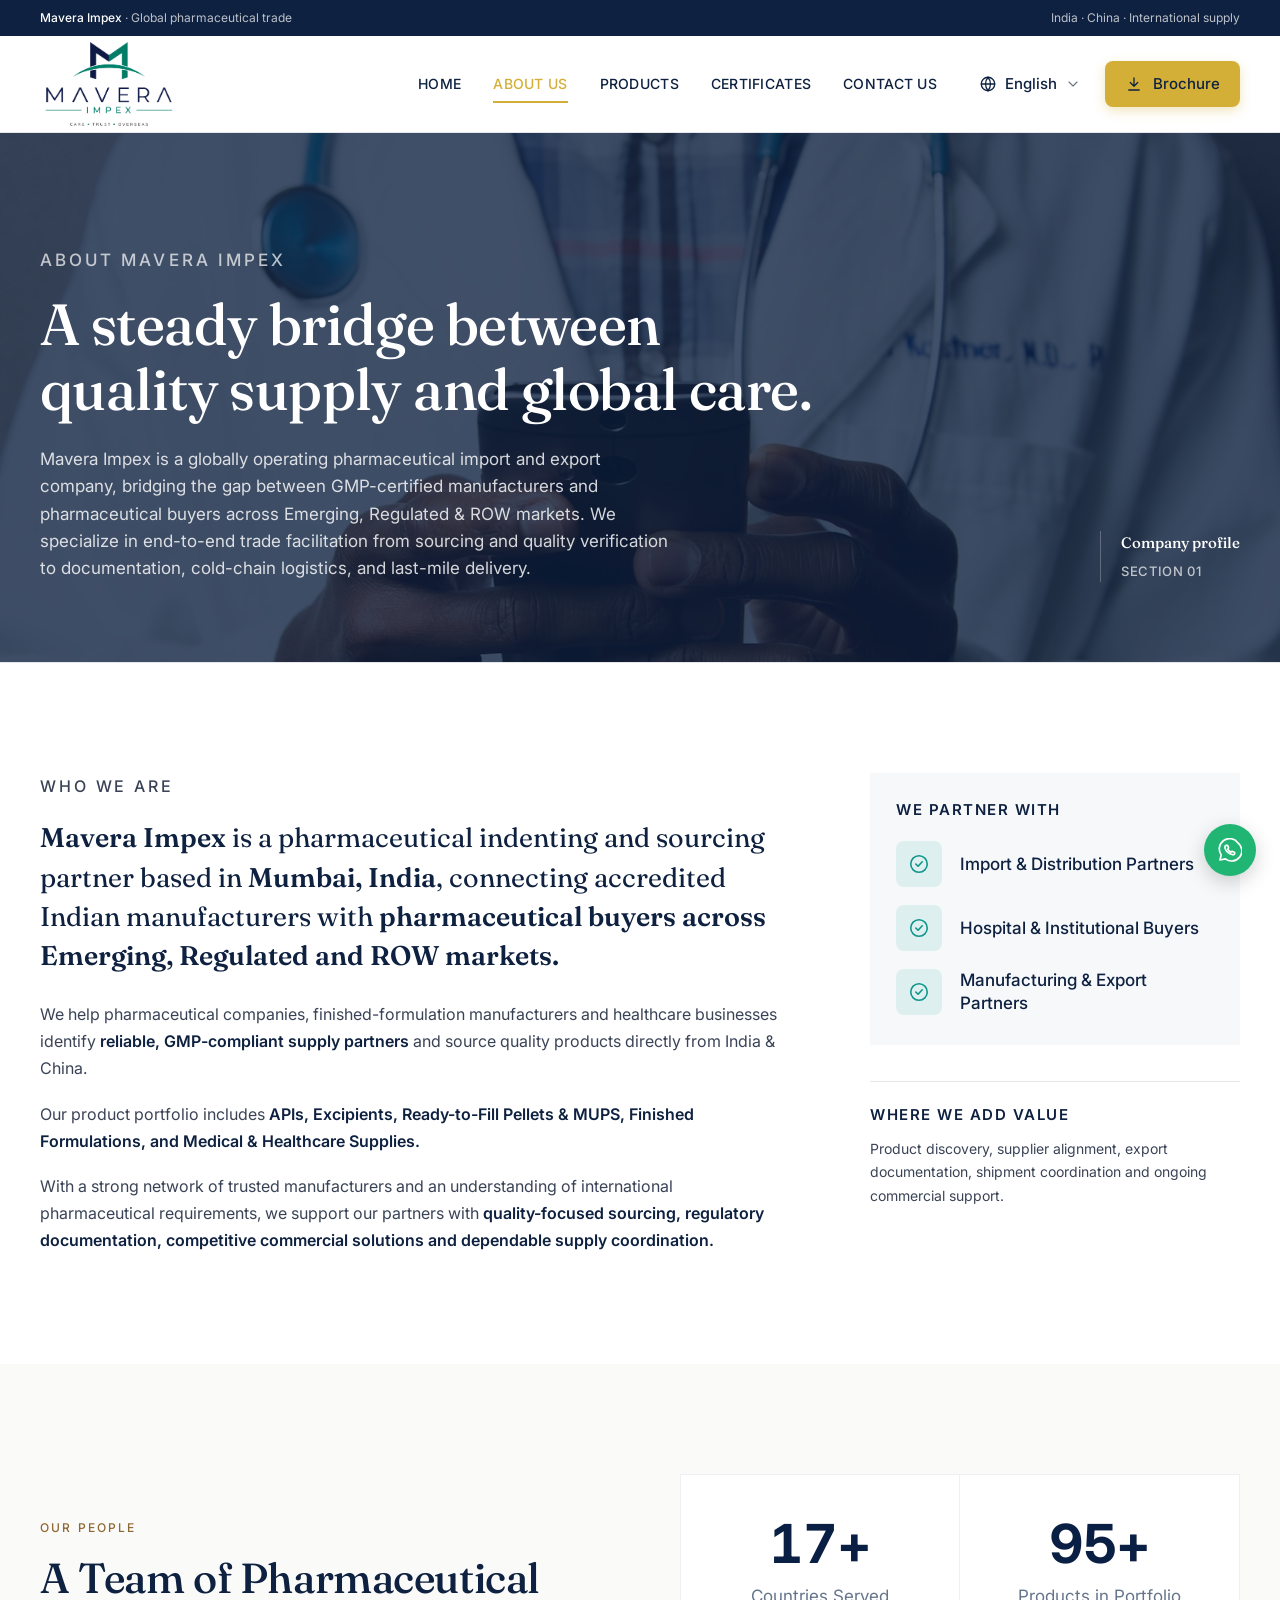
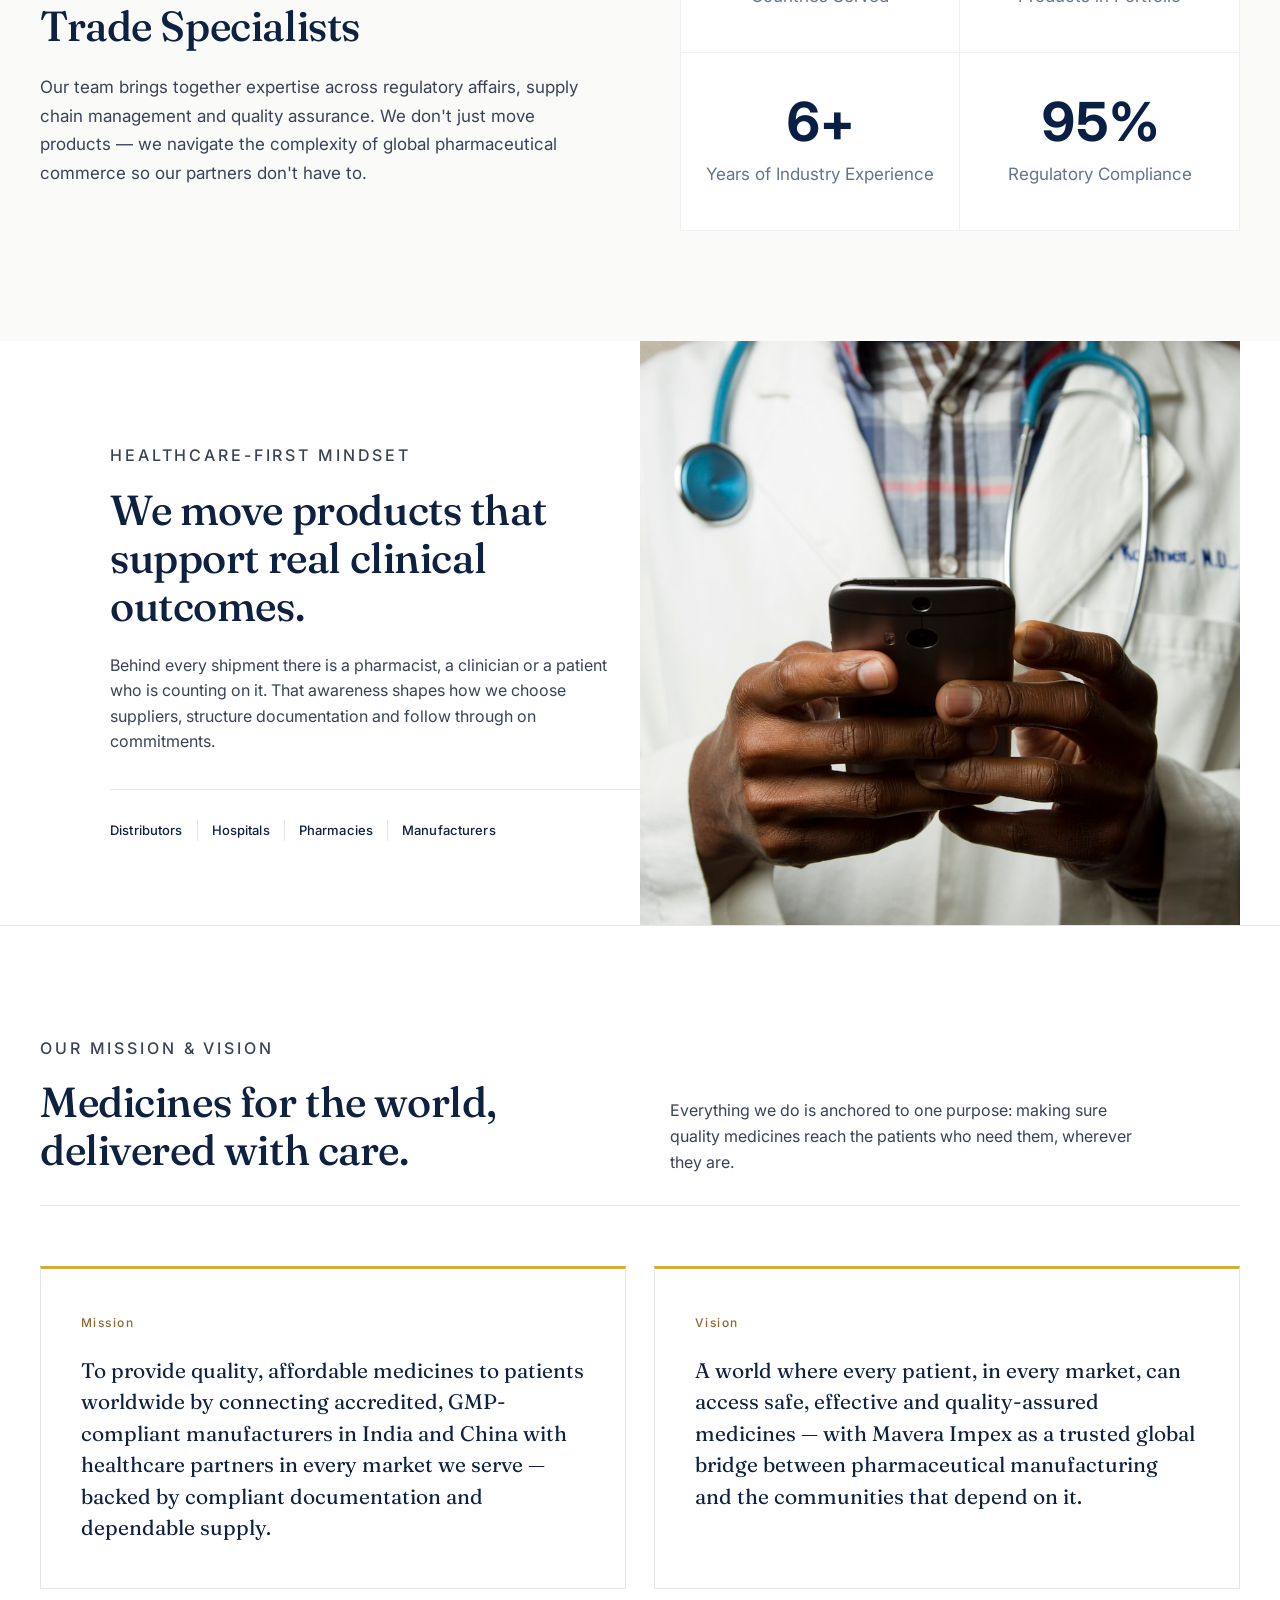
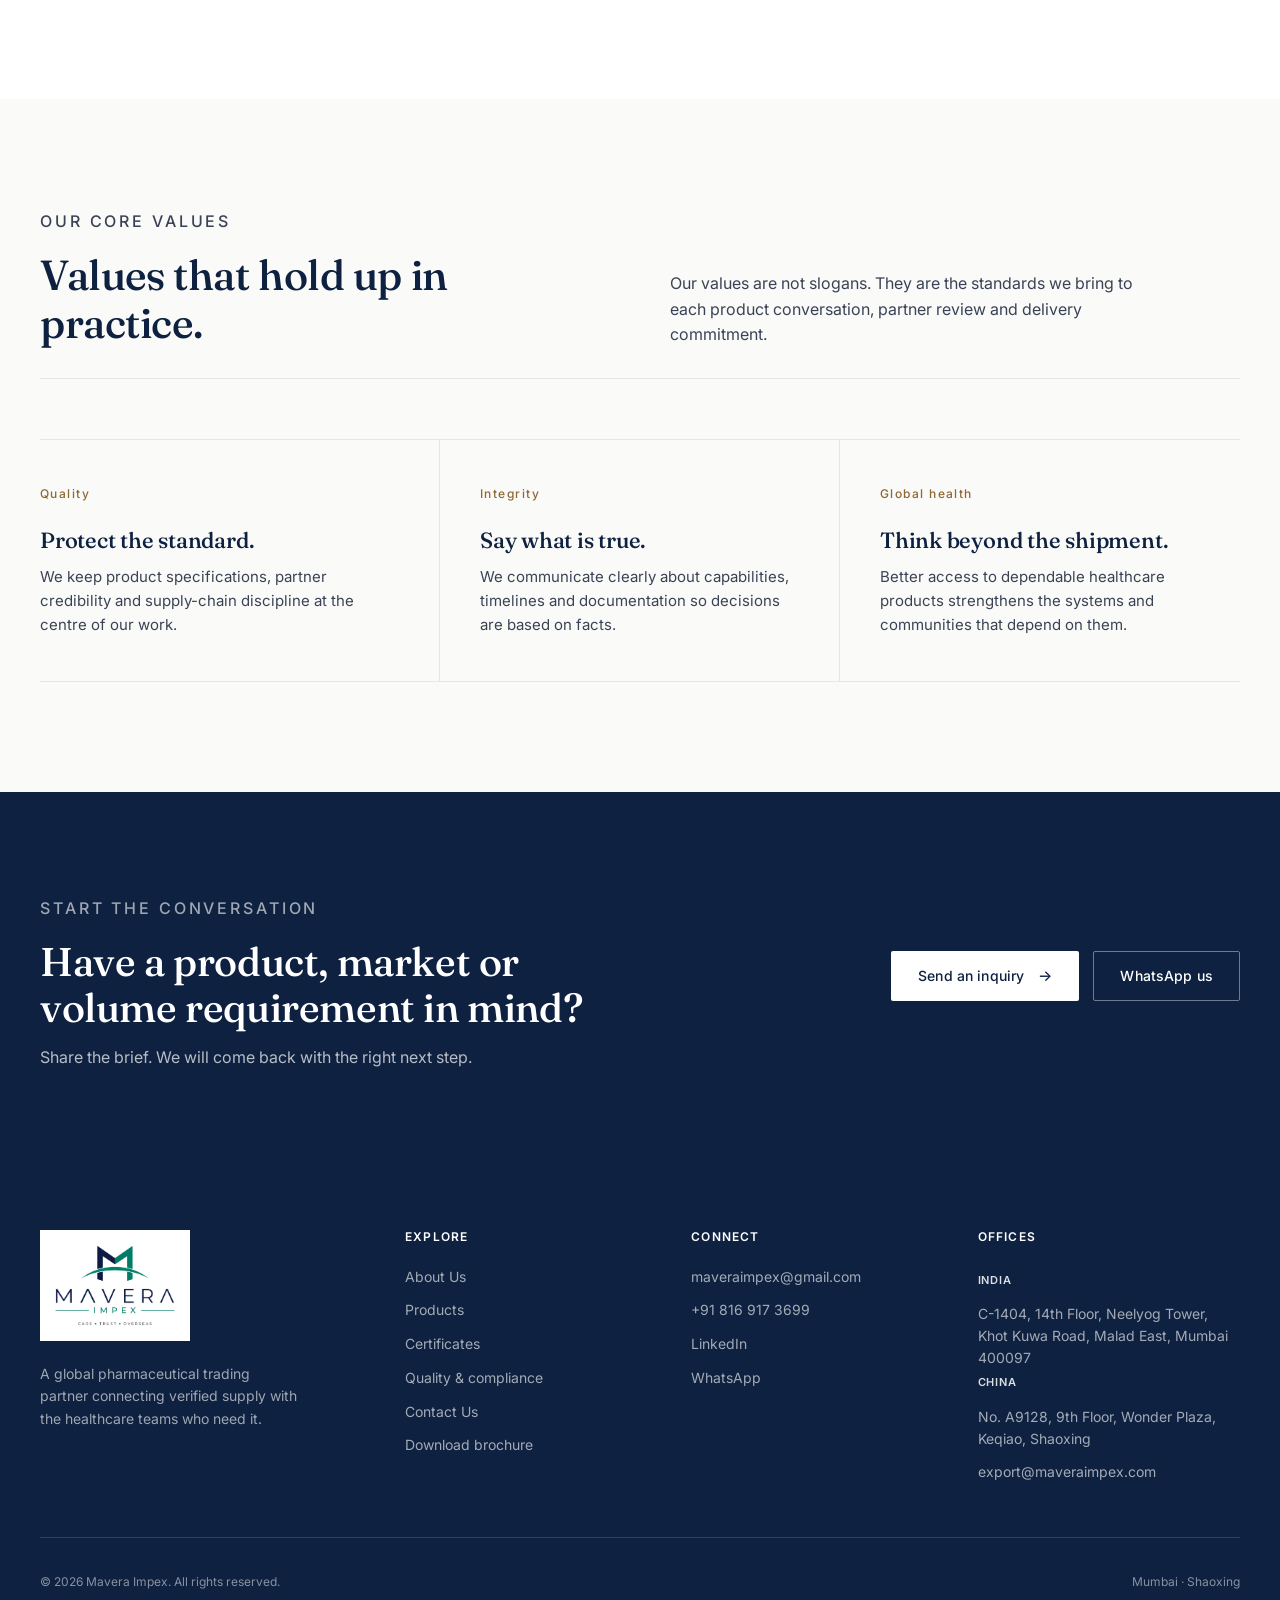
==== commit 8f043d44: "Use certificate address and document email; finalise formulations list - India office address now ma" ====
--- a/about.html
+++ b/about.html
@@ -52,7 +52,7 @@
       <div class="stats-grid" data-stats>
         <div class="stat-item"><strong data-count="18" data-suffix="+">18+</strong><span>Countries Served</span></div>
         <div class="stat-item"><strong data-count="100" data-suffix="+">100+</strong><span>Products in Portfolio</span></div>
-        <div class="stat-item"><strong data-count="6" data-suffix="+">6+</strong><span>Years of Experience</span></div>
+        <div class="stat-item"><strong data-count="6" data-suffix="+">6+</strong><span>Years of Industry Experience</span></div>
         <div class="stat-item"><strong data-count="100" data-suffix="%">100%</strong><span>Regulatory Compliance</span></div>
       </div>
     </div></section>
--- a/styles.css
+++ b/styles.css
@@ -927,6 +927,7 @@
   border-radius: 50%;
   background: var(--gold);
 }
+.dir-strength { display: block; margin-top: 3px; color: var(--accent-dark); font-size: 13px; font-weight: 500; }
 .dir-subs { margin: 6px 0 0; padding: 0; list-style: none; }
 .dir-subs li { color: var(--body); font-size: 13px; line-height: 1.5; }
 .dir-subs li::before { content: '– '; color: var(--muted); }
@@ -1038,7 +1039,7 @@
 .cert-grid { display: grid; grid-template-columns: repeat(2, 1fr); gap: 28px; }
 .cert-card {
   display: grid;
-  grid-template-columns: 200px minmax(0, 1fr);
+  grid-template-columns: 230px minmax(0, 1fr);
   border: 1px solid var(--line);
   background: #fff;
 }
@@ -1055,7 +1056,32 @@
 }
 .cert-preview svg { width: 54px; height: 54px; }
 .cert-preview span { color: var(--navy); font: 500 18px/1 'Fraunces', Georgia, serif; }
-.cert-preview img { width: 100%; height: 100%; object-fit: cover; }
+.cert-preview-image { position: relative; overflow: hidden; padding: 0; background: var(--paper); }
+.cert-preview-image img {
+  position: absolute;
+  inset: 12px;
+  width: calc(100% - 24px);
+  height: calc(100% - 24px);
+  object-fit: contain;
+  object-position: center;
+  filter: drop-shadow(0 6px 14px rgba(14,33,64,.14));
+  transition: transform .3s ease;
+}
+.cert-zoom {
+  position: absolute;
+  left: 12px; right: 12px; bottom: 12px;
+  padding: 8px;
+  background: rgba(14,33,64,.86);
+  color: #fff !important;
+  font: 500 12px/1.2 'Inter', sans-serif !important;
+  letter-spacing: .04em;
+  text-align: center;
+  opacity: 0;
+  transition: opacity .2s ease;
+}
+.cert-preview-image:hover img, .cert-preview-image:focus-visible img { transform: scale(1.03); }
+.cert-preview-image:hover .cert-zoom, .cert-preview-image:focus-visible .cert-zoom { opacity: 1; }
+.cert-meta dd { word-break: break-word; }
 .cert-body { padding: 32px 30px 34px; }
 .cert-body .seal {
   color: var(--accent-dark);
@@ -1352,6 +1378,8 @@
   .dir-list, .dir-list-wide { grid-template-columns: 1fr; }
   .cert-card { grid-template-columns: 1fr; }
   .cert-preview { min-height: 160px; border-right: 0; border-bottom: 1px solid var(--line); }
+  .cert-preview-image { min-height: 300px; }
+  .cert-zoom { opacity: 1; }
   .cert-body { padding: 26px 22px 28px; }
   .dir-group-head h3 { font-size: 24px; }
   .dir-request { flex-direction: column; align-items: flex-start; padding: 24px 20px; }
